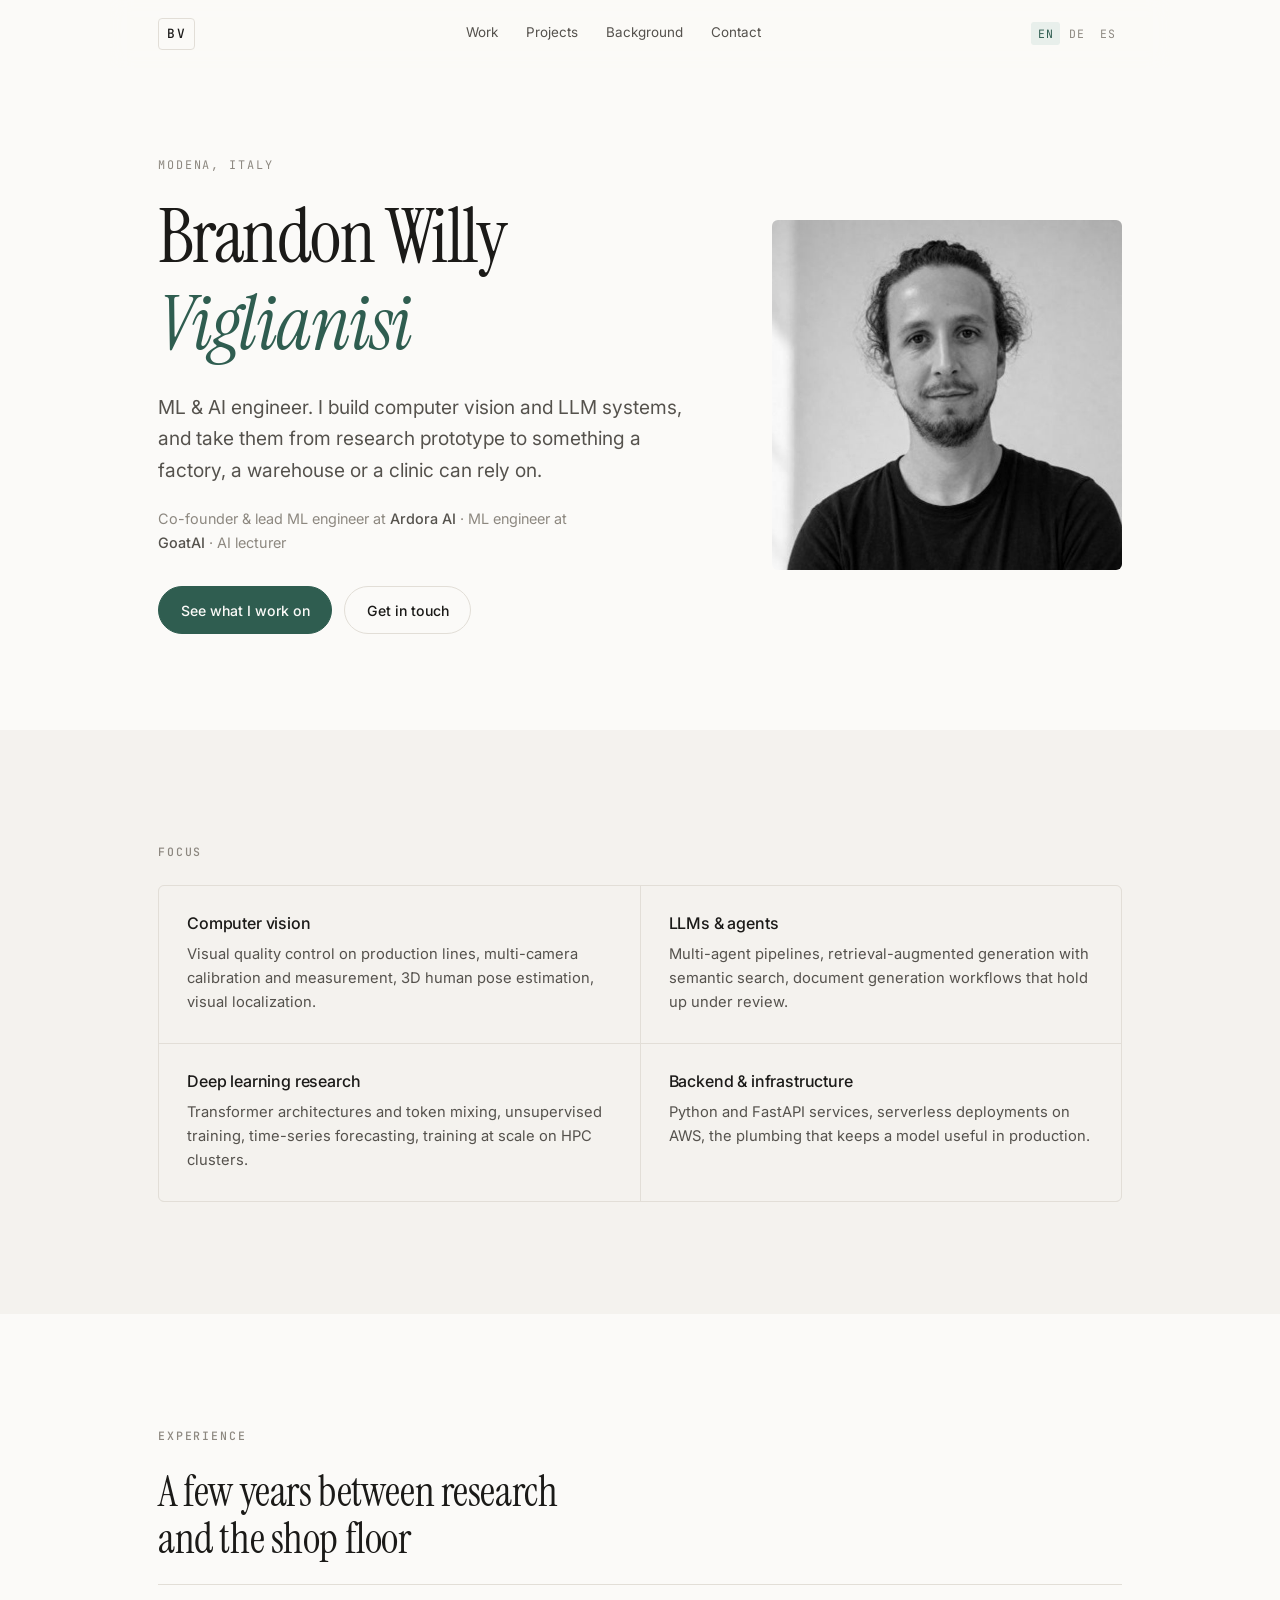
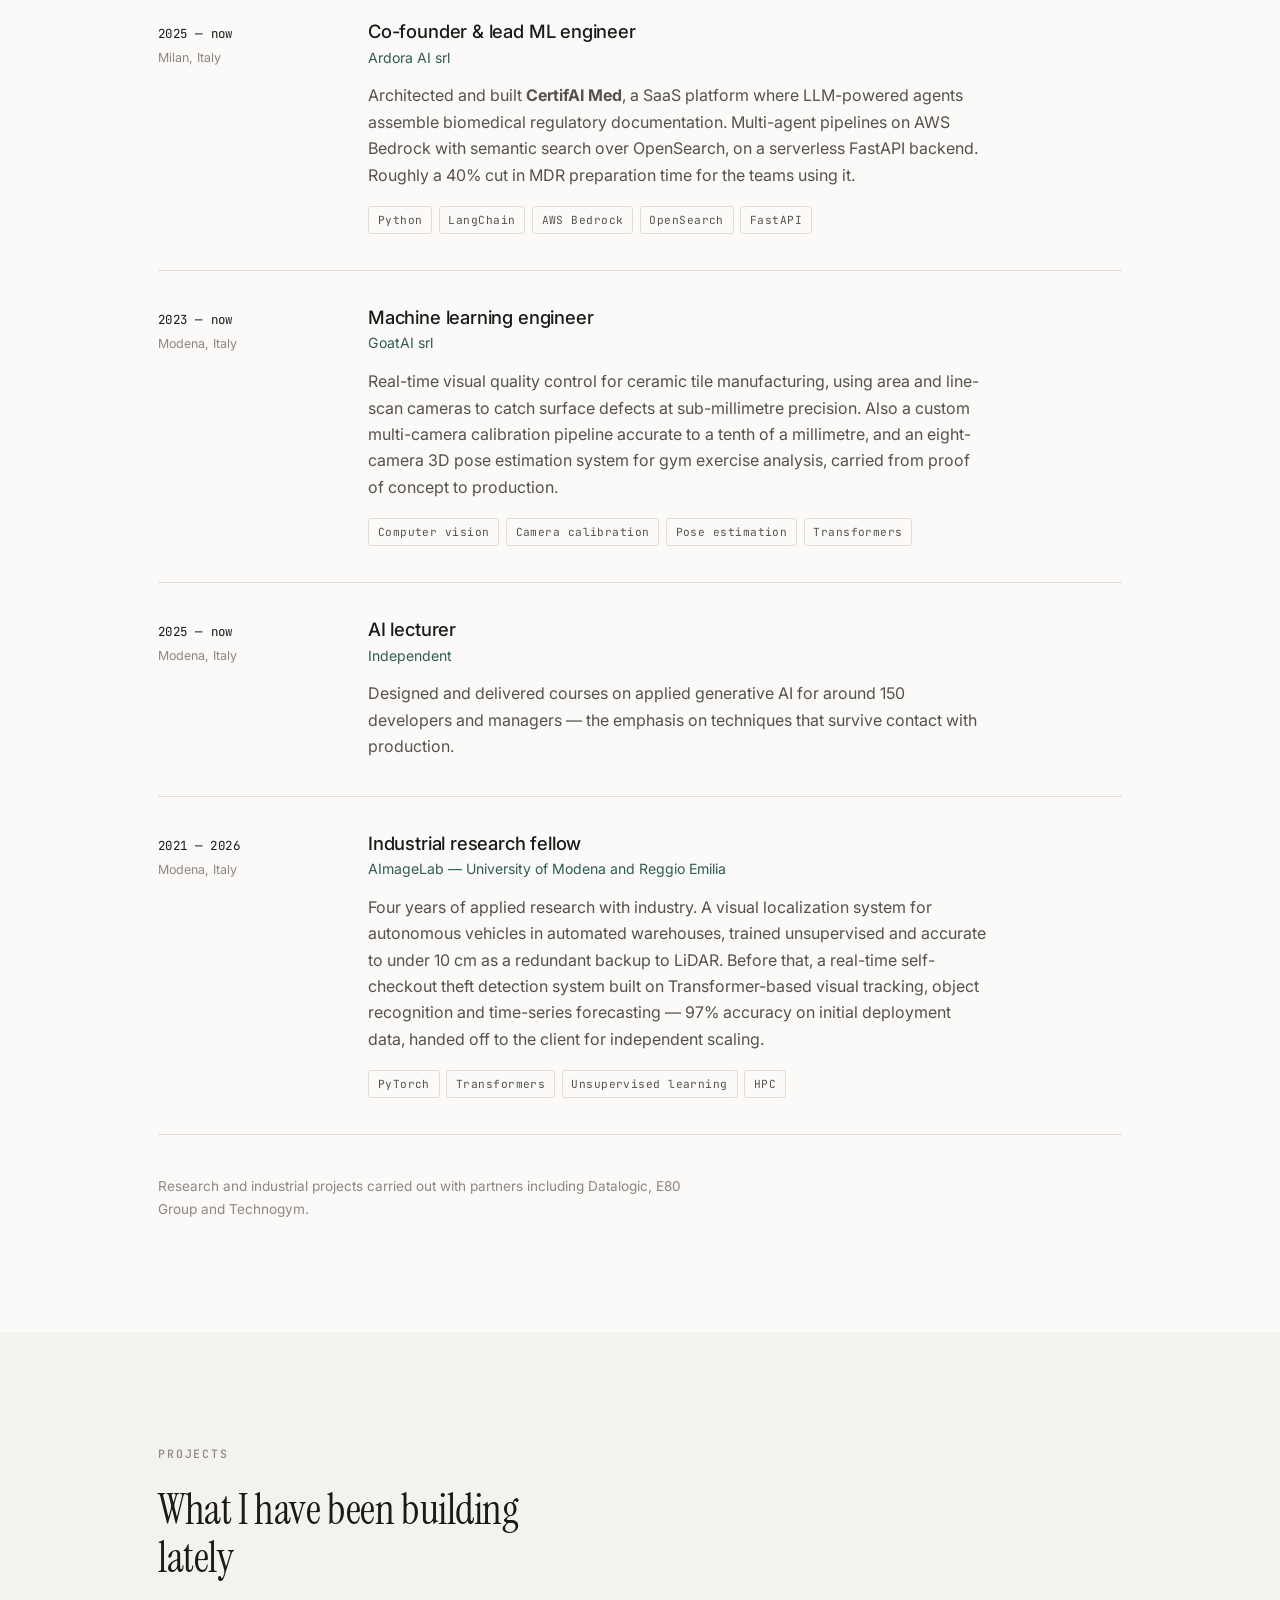
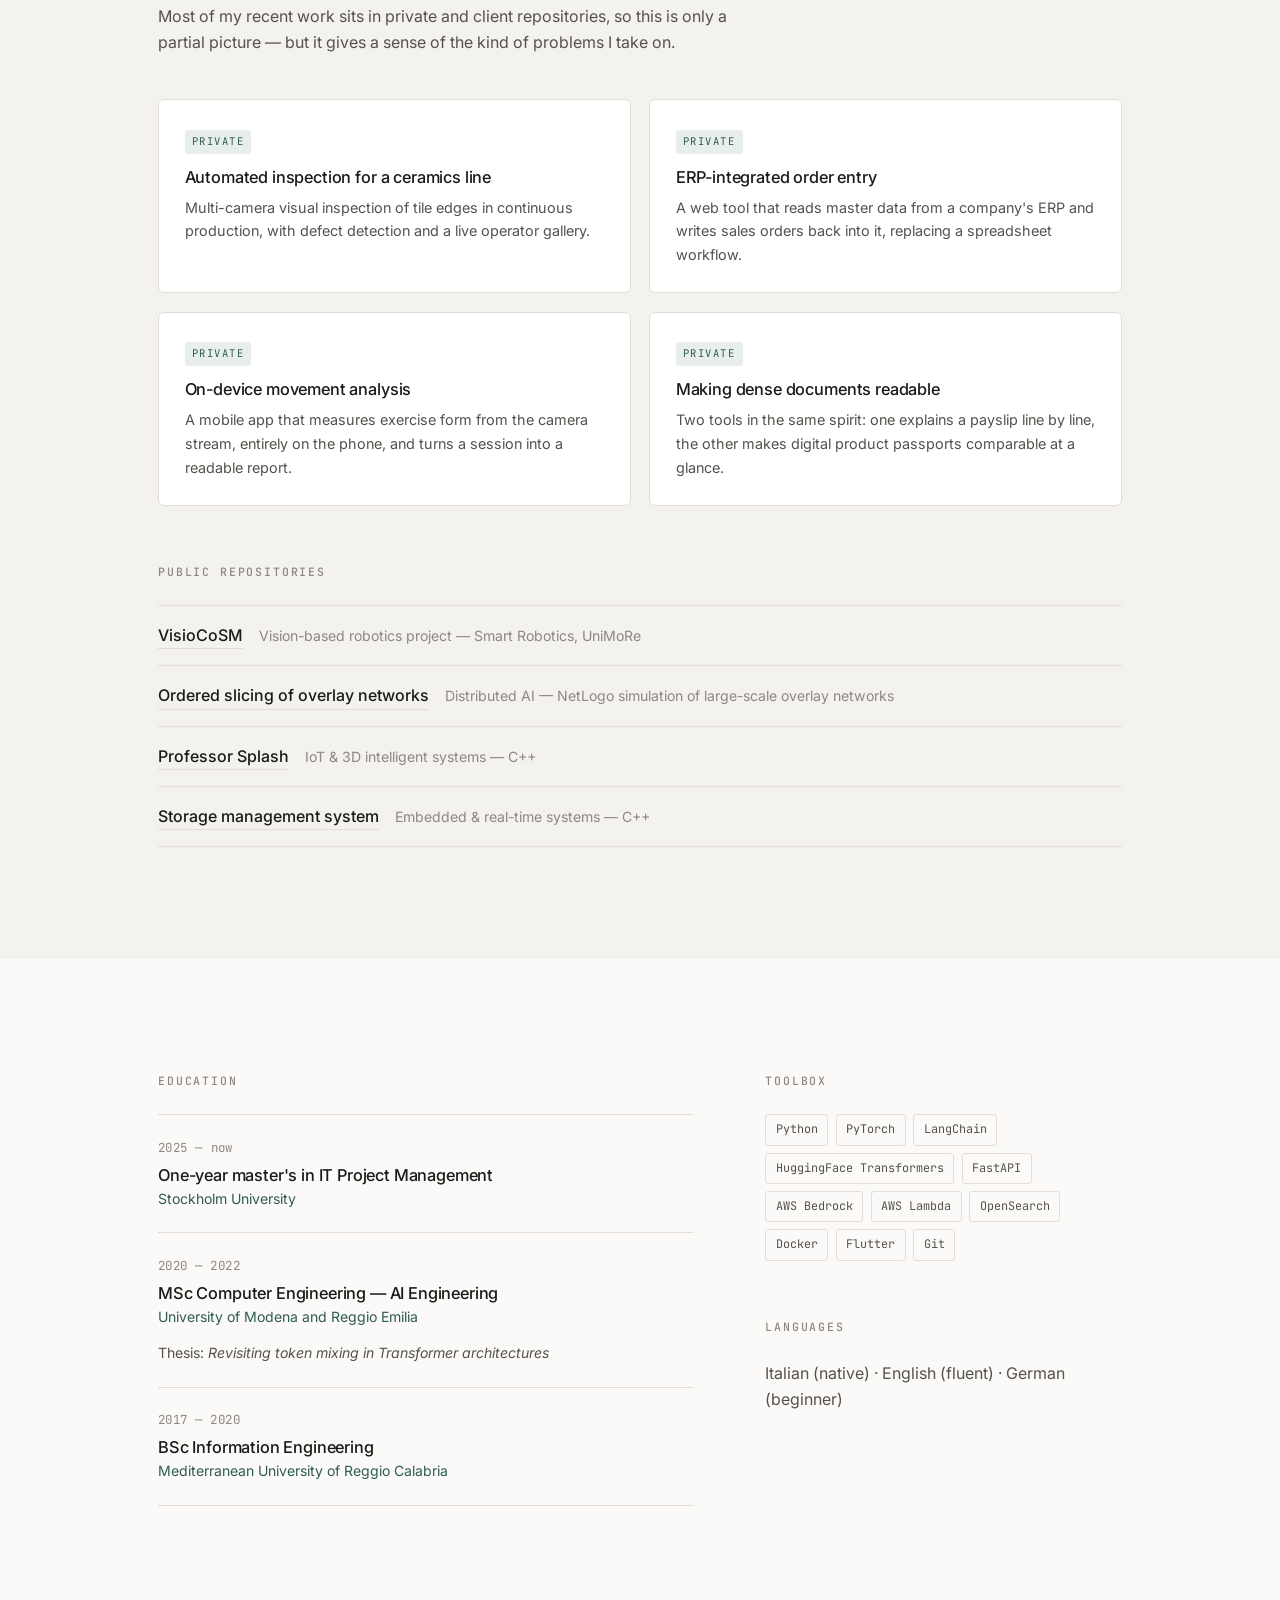
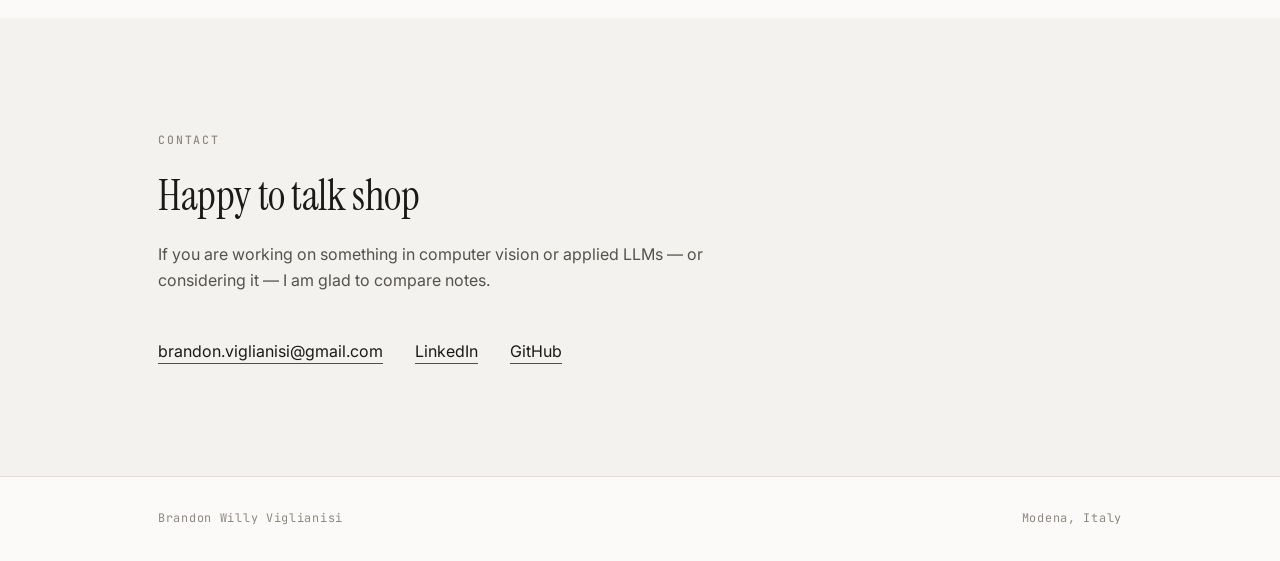
==== index.html @ 42448e7e "Sito trilingue: inglese di default, tedesco e spagnolo opzionali - assets/js/i18n.js: dizionario en/" ====
<!DOCTYPE html>
<html lang="en">

<head>
  <meta charset="utf-8">
  <meta content="width=device-width, initial-scale=1.0" name="viewport">
  <title>Brandon Willy Viglianisi — ML &amp; AI Engineer</title>
  <meta name="description" content="ML &amp; AI engineer in Modena, Italy. Computer vision and LLM systems, from research prototype to production. Co-founder of Ardora AI.">
  <meta name="author" content="Brandon Willy Viglianisi">
  <link rel="canonical" href="https://eronion.github.io/">

  <meta property="og:type" content="website">
  <meta property="og:title" content="Brandon Willy Viglianisi — ML &amp; AI Engineer">
  <meta property="og:description" content="Computer vision and LLM systems, from research prototype to production.">
  <meta property="og:url" content="https://eronion.github.io/">
  <meta property="og:image" content="https://eronion.github.io/assets/img/profile.jpg">
  <meta name="twitter:card" content="summary">

  <link href="assets/img/favicon.png" rel="icon">
  <link href="assets/img/apple-touch-icon.png" rel="apple-touch-icon">

  <link rel="preconnect" href="https://fonts.googleapis.com">
  <link rel="preconnect" href="https://fonts.gstatic.com" crossorigin>
  <link href="https://fonts.googleapis.com/css2?family=Instrument+Serif:ital@0;1&family=Inter:wght@300;400;500;600&family=JetBrains+Mono:wght@400;500&display=swap" rel="stylesheet">

  <link href="assets/css/style.css" rel="stylesheet">
</head>

<body>

  <a class="skip-link" href="#main" data-i18n="skip">Skip to content</a>

  <header class="topbar">
    <a class="mark" href="#top" aria-label="Back to top">BV</a>
    <nav aria-label="Sections">
      <a href="#work" data-i18n="nav.work">Work</a>
      <a href="#projects" data-i18n="nav.projects">Projects</a>
      <a href="#background" data-i18n="nav.background">Background</a>
      <a href="#contact" data-i18n="nav.contact">Contact</a>
    </nav>
    <div class="lang" role="group" data-i18n-label="lang.label" aria-label="Language">
      <button type="button" data-lang="en" aria-pressed="true">EN</button>
      <button type="button" data-lang="de" aria-pressed="false">DE</button>
      <button type="button" data-lang="es" aria-pressed="false">ES</button>
    </div>
  </header>

  <main id="main">

    <!-- Intro -->
    <section id="top" class="intro">
      <div class="wrap intro-grid">
        <div class="intro-text reveal">
          <p class="eyebrow" data-i18n="intro.eyebrow">Modena, Italy</p>
          <h1 data-i18n="intro.name">Brandon Willy<br><em>Viglianisi</em></h1>
          <p class="lede" data-i18n="intro.lede">
            ML &amp; AI engineer. I build computer vision and LLM systems, and take them from
            research prototype to something a factory, a warehouse or a clinic can rely on.
          </p>
          <p class="intro-meta" data-i18n="intro.meta">
            Co-founder &amp; lead ML engineer at <strong>Ardora AI</strong> · ML engineer at <strong>GoatAI</strong> · AI lecturer
          </p>
          <div class="actions">
            <a class="btn" href="#work" data-i18n="intro.cta1">See what I work on</a>
            <a class="btn ghost" href="#contact" data-i18n="intro.cta2">Get in touch</a>
          </div>
        </div>
        <figure class="portrait reveal">
          <img src="assets/img/profile.jpg" width="600" height="600"
               alt="Portrait of Brandon Willy Viglianisi" data-i18n-alt="intro.alt" fetchpriority="high">
        </figure>
      </div>
    </section>

    <!-- Focus -->
    <section id="focus" class="section alt">
      <div class="wrap">
        <p class="label" data-i18n="focus.label">Focus</p>
        <div class="focus-grid">
          <article class="reveal">
            <h3 data-i18n="focus.cv.h">Computer vision</h3>
            <p data-i18n="focus.cv.p">Visual quality control on production lines, multi-camera calibration and measurement,
               3D human pose estimation, visual localization.</p>
          </article>
          <article class="reveal">
            <h3 data-i18n="focus.llm.h">LLMs &amp; agents</h3>
            <p data-i18n="focus.llm.p">Multi-agent pipelines, retrieval-augmented generation with semantic search,
               document generation workflows that hold up under review.</p>
          </article>
          <article class="reveal">
            <h3 data-i18n="focus.dl.h">Deep learning research</h3>
            <p data-i18n="focus.dl.p">Transformer architectures and token mixing, unsupervised training,
               time-series forecasting, training at scale on HPC clusters.</p>
          </article>
          <article class="reveal">
            <h3 data-i18n="focus.be.h">Backend &amp; infrastructure</h3>
            <p data-i18n="focus.be.p">Python and FastAPI services, serverless deployments on AWS,
               the plumbing that keeps a model useful in production.</p>
          </article>
        </div>
      </div>
    </section>

    <!-- Experience -->
    <section id="work" class="section">
      <div class="wrap">
        <p class="label" data-i18n="work.label">Experience</p>
        <h2 class="section-title" data-i18n="work.title">A few years between research and the shop floor</h2>

        <ol class="timeline">

          <li class="reveal">
            <div class="when">
              <span class="date">2025 — <span data-i18n="now">now</span></span>
              <span class="place" data-i18n="work.ardora.place">Milan, Italy</span>
            </div>
            <div class="what">
              <h3 data-i18n="work.ardora.role">Co-founder &amp; lead ML engineer</h3>
              <p class="org">Ardora AI srl</p>
              <p data-i18n="work.ardora.p">Architected and built <strong>CertifAI Med</strong>, a SaaS platform where LLM-powered
                 agents assemble biomedical regulatory documentation. Multi-agent pipelines on
                 AWS Bedrock with semantic search over OpenSearch, on a serverless FastAPI backend.
                 Roughly a 40% cut in MDR preparation time for the teams using it.</p>
              <ul class="tags">
                <li>Python</li><li>LangChain</li><li>AWS Bedrock</li><li>OpenSearch</li><li>FastAPI</li>
              </ul>
            </div>
          </li>

          <li class="reveal">
            <div class="when">
              <span class="date">2023 — <span data-i18n="now">now</span></span>
              <span class="place" data-i18n="work.modena">Modena, Italy</span>
            </div>
            <div class="what">
              <h3 data-i18n="work.goatai.role">Machine learning engineer</h3>
              <p class="org">GoatAI srl</p>
              <p data-i18n="work.goatai.p">Real-time visual quality control for ceramic tile manufacturing, using area and
                 line-scan cameras to catch surface defects at sub-millimetre precision. Also a
                 custom multi-camera calibration pipeline accurate to a tenth of a millimetre, and
                 an eight-camera 3D pose estimation system for gym exercise analysis, carried from
                 proof of concept to production.</p>
              <ul class="tags">
                <li data-i18n="tag.cv">Computer vision</li><li data-i18n="tag.calib">Camera calibration</li><li data-i18n="tag.pose">Pose estimation</li><li>Transformers</li>
              </ul>
            </div>
          </li>

          <li class="reveal">
            <div class="when">
              <span class="date">2025 — <span data-i18n="now">now</span></span>
              <span class="place" data-i18n="work.modena">Modena, Italy</span>
            </div>
            <div class="what">
              <h3 data-i18n="work.lect.role">AI lecturer</h3>
              <p class="org" data-i18n="work.lect.org">Independent</p>
              <p data-i18n="work.lect.p">Designed and delivered courses on applied generative AI for around 150 developers
                 and managers — the emphasis on techniques that survive contact with production.</p>
            </div>
          </li>

          <li class="reveal">
            <div class="when">
              <span class="date">2021 — 2026</span>
              <span class="place" data-i18n="work.modena">Modena, Italy</span>
            </div>
            <div class="what">
              <h3 data-i18n="work.aimage.role">Industrial research fellow</h3>
              <p class="org" data-i18n="work.aimage.org">AImageLab — University of Modena and Reggio Emilia</p>
              <p data-i18n="work.aimage.p">Four years of applied research with industry. A visual localization system for
                 autonomous vehicles in automated warehouses, trained unsupervised and accurate to
                 under 10 cm as a redundant backup to LiDAR. Before that, a real-time self-checkout
                 theft detection system built on Transformer-based visual tracking, object
                 recognition and time-series forecasting — 97% accuracy on initial deployment data,
                 handed off to the client for independent scaling.</p>
              <ul class="tags">
                <li>PyTorch</li><li>Transformers</li><li data-i18n="tag.unsup">Unsupervised learning</li><li>HPC</li>
              </ul>
            </div>
          </li>

        </ol>

        <p class="footnote" data-i18n="work.footnote">Research and industrial projects carried out with partners including
          Datalogic, E80 Group and Technogym.</p>
      </div>
    </section>

    <!-- Projects -->
    <section id="projects" class="section alt">
      <div class="wrap">
        <p class="label" data-i18n="proj.label">Projects</p>
        <h2 class="section-title" data-i18n="proj.title">What I have been building lately</h2>
        <p class="section-lede" data-i18n="proj.lede">Most of my recent work sits in private and client repositories, so
          this is only a partial picture — but it gives a sense of the kind of problems I take on.</p>

        <div class="cards">
          <article class="card reveal">
            <span class="card-kind" data-i18n="proj.kind">Private</span>
            <h3 data-i18n="proj.c1.h">Automated inspection for a ceramics line</h3>
            <p data-i18n="proj.c1.p">Multi-camera visual inspection of tile edges in continuous production, with defect
               detection and a live operator gallery.</p>
          </article>
          <article class="card reveal">
            <span class="card-kind" data-i18n="proj.kind">Private</span>
            <h3 data-i18n="proj.c2.h">ERP-integrated order entry</h3>
            <p data-i18n="proj.c2.p">A web tool that reads master data from a company's ERP and writes sales orders back
               into it, replacing a spreadsheet workflow.</p>
          </article>
          <article class="card reveal">
            <span class="card-kind" data-i18n="proj.kind">Private</span>
            <h3 data-i18n="proj.c3.h">On-device movement analysis</h3>
            <p data-i18n="proj.c3.p">A mobile app that measures exercise form from the camera stream, entirely on the
               phone, and turns a session into a readable report.</p>
          </article>
          <article class="card reveal">
            <span class="card-kind" data-i18n="proj.kind">Private</span>
            <h3 data-i18n="proj.c4.h">Making dense documents readable</h3>
            <p data-i18n="proj.c4.p">Two tools in the same spirit: one explains a payslip line by line, the other makes
               digital product passports comparable at a glance.</p>
          </article>
        </div>

        <p class="label spaced" data-i18n="proj.repos">Public repositories</p>
        <ul class="repos">
          <li class="reveal">
            <a href="https://github.com/Eronion/VisioCoSM" target="_blank" rel="noopener">VisioCoSM</a>
            <span data-i18n="repo.visiocosm">Vision-based robotics project — Smart Robotics, UniMoRe</span>
          </li>
          <li class="reveal">
            <a href="https://github.com/Eronion/Ordered_Slicing_of_Very_Large_Scale_Overlay_Networks" target="_blank" rel="noopener" data-i18n="repo.slicing.a">Ordered slicing of overlay networks</a>
            <span data-i18n="repo.slicing">Distributed AI — NetLogo simulation of large-scale overlay networks</span>
          </li>
          <li class="reveal">
            <a href="https://github.com/Eronion/Professor_Splash" target="_blank" rel="noopener">Professor Splash</a>
            <span data-i18n="repo.splash">IoT &amp; 3D intelligent systems — C++</span>
          </li>
          <li class="reveal">
            <a href="https://github.com/Eronion/Storage_management_system" target="_blank" rel="noopener" data-i18n="repo.storage.a">Storage management system</a>
            <span data-i18n="repo.storage">Embedded &amp; real-time systems — C++</span>
          </li>
        </ul>
      </div>
    </section>

    <!-- Background -->
    <section id="background" class="section">
      <div class="wrap background-grid">
        <div>
          <p class="label" data-i18n="edu.label">Education</p>
          <ul class="edu">
            <li class="reveal">
              <span class="date">2025 — <span data-i18n="now">now</span></span>
              <h3 data-i18n="edu.su.h">One-year master's in IT Project Management</h3>
              <p class="org" data-i18n="edu.su.org">Stockholm University</p>
            </li>
            <li class="reveal">
              <span class="date">2020 — 2022</span>
              <h3 data-i18n="edu.msc.h">MSc Computer Engineering — AI Engineering</h3>
              <p class="org" data-i18n="edu.msc.org">University of Modena and Reggio Emilia</p>
              <p data-i18n="edu.msc.p">Thesis: <em>Revisiting token mixing in Transformer architectures</em></p>
            </li>
            <li class="reveal">
              <span class="date">2017 — 2020</span>
              <h3 data-i18n="edu.bsc.h">BSc Information Engineering</h3>
              <p class="org" data-i18n="edu.bsc.org">Mediterranean University of Reggio Calabria</p>
            </li>
          </ul>
        </div>
        <div>
          <p class="label" data-i18n="tools.label">Toolbox</p>
          <ul class="stack reveal">
            <li>Python</li><li>PyTorch</li><li>LangChain</li><li>HuggingFace Transformers</li>
            <li>FastAPI</li><li>AWS Bedrock</li><li>AWS Lambda</li><li>OpenSearch</li>
            <li>Docker</li><li>Flutter</li><li>Git</li>
          </ul>
          <p class="label spaced" data-i18n="langs.label">Languages</p>
          <p class="plain reveal" data-i18n="langs.p">Italian (native) · English (fluent) · German (beginner)</p>
        </div>
      </div>
    </section>

    <!-- Contact -->
    <section id="contact" class="section alt">
      <div class="wrap contact">
        <p class="label" data-i18n="contact.label">Contact</p>
        <h2 class="section-title" data-i18n="contact.title">Happy to talk shop</h2>
        <p class="section-lede" data-i18n="contact.lede">If you are working on something in computer vision or applied LLMs —
          or considering it — I am glad to compare notes.</p>
        <ul class="links reveal">
          <li><a href="mailto:brandon.viglianisi@gmail.com">brandon.viglianisi@gmail.com</a></li>
          <li><a href="https://www.linkedin.com/in/brandon-willy-viglianisi/" target="_blank" rel="noopener">LinkedIn</a></li>
          <li><a href="https://github.com/Eronion" target="_blank" rel="noopener">GitHub</a></li>
        </ul>
      </div>
    </section>

  </main>

  <footer>
    <div class="wrap">
      <span>Brandon Willy Viglianisi</span>
      <span data-i18n="footer.place">Modena, Italy</span>
    </div>
  </footer>

  <script src="assets/js/i18n.js"></script>
  <script src="assets/js/main.js"></script>

</body>

</html>
---- assets/css/style.css ----
/* Brandon Willy Viglianisi — personal site
   Hand-written, no framework. Light and dark, one accent, generous whitespace. */

:root {
  --bg:        #fbfaf8;
  --bg-alt:    #f4f2ee;
  --surface:   #ffffff;
  --ink:       #1b1a18;
  --ink-soft:  #55524d;
  --ink-faint: #8d8880;
  --line:      #e2ded7;
  --accent:    #2f5d50;
  --accent-sf: #e8efeb;

  --serif: "Instrument Serif", "Iowan Old Style", Georgia, serif;
  --sans:  "Inter", -apple-system, BlinkMacSystemFont, "Segoe UI", Helvetica, Arial, sans-serif;
  --mono:  "JetBrains Mono", ui-monospace, SFMono-Regular, Menlo, monospace;

  --wrap: 1060px;
  --pad: clamp(1.25rem, 5vw, 3rem);
}

@media (prefers-color-scheme: dark) {
  :root {
    --bg:        #131312;
    --bg-alt:    #191918;
    --surface:   #1e1e1c;
    --ink:       #ece9e4;
    --ink-soft:  #b0aba3;
    --ink-faint: #7d7871;
    --line:      #2e2d2a;
    --accent:    #8fc4b1;
    --accent-sf: #1f2a26;
  }
}

*, *::before, *::after { box-sizing: border-box; }

html { -webkit-text-size-adjust: 100%; scroll-behavior: smooth; }
@media (prefers-reduced-motion: reduce) { html { scroll-behavior: auto; } }

body {
  margin: 0;
  background: var(--bg);
  color: var(--ink);
  font-family: var(--sans);
  font-size: 1rem;
  font-weight: 400;
  line-height: 1.65;
  -webkit-font-smoothing: antialiased;
}

img { max-width: 100%; height: auto; display: block; }

a { color: inherit; }

h1, h2, h3 { margin: 0; font-weight: 500; line-height: 1.15; letter-spacing: -0.01em; }

p { margin: 0 0 1rem; }
p:last-child { margin-bottom: 0; }

ul, ol { margin: 0; padding: 0; list-style: none; }

::selection { background: var(--accent-sf); color: var(--ink); }

:focus-visible { outline: 2px solid var(--accent); outline-offset: 3px; border-radius: 2px; }

.skip-link {
  position: absolute; left: -9999px; top: 0;
  padding: .6rem 1rem; background: var(--accent); color: var(--bg);
  font-size: .85rem; z-index: 20;
}
.skip-link:focus { left: 1rem; top: 1rem; }

.wrap { width: 100%; max-width: var(--wrap); margin: 0 auto; padding: 0 var(--pad); }

/* ---------- Top bar ---------- */

.topbar {
  position: sticky; top: 0; z-index: 10;
  display: flex; align-items: center; justify-content: space-between; gap: 1rem;
  max-width: var(--wrap); margin: 0 auto;
  padding: 1.1rem var(--pad);
  background: color-mix(in srgb, var(--bg) 88%, transparent);
  backdrop-filter: saturate(140%) blur(10px);
}
@supports not (background: color-mix(in srgb, red 50%, transparent)) {
  .topbar { background: var(--bg); }
}

.topbar .mark {
  font-family: var(--mono);
  font-size: .8rem; font-weight: 500; letter-spacing: .12em;
  text-decoration: none;
  padding: .3rem .5rem;
  border: 1px solid var(--line);
  border-radius: 4px;
}
.topbar .mark:hover { border-color: var(--accent); color: var(--accent); }

.topbar nav { display: flex; gap: clamp(.9rem, 3vw, 1.75rem); }
.topbar nav a {
  font-size: .84rem; color: var(--ink-soft); text-decoration: none;
  padding-bottom: 2px; border-bottom: 1px solid transparent;
  transition: color .2s, border-color .2s;
}
.topbar nav a:hover { color: var(--ink); border-bottom-color: var(--accent); }

/* Language switch */

.lang { display: flex; gap: .15rem; }
.lang button {
  font-family: var(--mono);
  font-size: .72rem; letter-spacing: .08em;
  color: var(--ink-faint);
  background: none;
  border: 0;
  border-radius: 3px;
  padding: .25rem .4rem;
  cursor: pointer;
  transition: color .2s, background .2s;
}
.lang button:hover { color: var(--ink); }
.lang button.on { color: var(--accent); background: var(--accent-sf); }

/* Without JS there is nothing to switch to: English is the page itself. */
html:not(.js-i18n) .lang { display: none; }

@media (max-width: 560px) {
  .topbar { flex-wrap: wrap; row-gap: .6rem; }
  .topbar nav { flex-wrap: wrap; order: 3; width: 100%; }
}

/* ---------- Shared section furniture ---------- */

.section { padding: clamp(3.5rem, 9vw, 7rem) 0; }
.section.alt { background: var(--bg-alt); }

.label {
  font-family: var(--mono);
  font-size: .72rem; font-weight: 500; letter-spacing: .16em; text-transform: uppercase;
  color: var(--ink-faint);
  margin: 0 0 1.5rem;
}
.label.spaced { margin-top: 3.5rem; }

.section-title {
  font-family: var(--serif);
  font-size: clamp(1.8rem, 4vw, 2.6rem);
  font-weight: 400;
  max-width: 22ch;
  margin-bottom: 1.25rem;
}

.section-lede {
  max-width: 58ch;
  color: var(--ink-soft);
  margin-bottom: 2.75rem;
}

.footnote {
  margin-top: 2.5rem;
  font-size: .85rem;
  color: var(--ink-faint);
  max-width: 60ch;
}

.plain { color: var(--ink-soft); }

/* ---------- Intro ---------- */

.intro { padding: clamp(2.5rem, 7vw, 5.5rem) 0 clamp(3rem, 8vw, 6rem); }

.intro-grid {
  display: grid;
  grid-template-columns: minmax(0, 1.55fr) minmax(0, 1fr);
  gap: clamp(2rem, 6vw, 4.5rem);
  align-items: center;
}

.eyebrow {
  font-family: var(--mono);
  font-size: .74rem; letter-spacing: .16em; text-transform: uppercase;
  color: var(--ink-faint);
  margin-bottom: 1.1rem;
}

.intro h1 {
  font-family: var(--serif);
  font-weight: 400;
  font-size: clamp(2.9rem, 8.5vw, 4.75rem);
  letter-spacing: -0.02em;
  margin-bottom: 1.5rem;
}
.intro h1 em { font-style: italic; color: var(--accent); }

.lede {
  font-size: clamp(1.05rem, 1.6vw, 1.2rem);
  color: var(--ink-soft);
  max-width: 46ch;
  margin-bottom: 1.25rem;
}

.intro-meta {
  font-size: .9rem;
  color: var(--ink-faint);
  max-width: 46ch;
}
.intro-meta strong { color: var(--ink-soft); font-weight: 500; }

.actions { display: flex; flex-wrap: wrap; gap: .75rem; margin-top: 2rem; }

.btn {
  display: inline-block;
  padding: .7rem 1.35rem;
  font-size: .88rem; font-weight: 500;
  text-decoration: none;
  border: 1px solid var(--accent);
  border-radius: 999px;
  background: var(--accent);
  color: var(--bg);
  transition: transform .18s ease, opacity .18s ease;
}
.btn:hover { transform: translateY(-1px); opacity: .9; }
.btn.ghost { background: transparent; color: var(--ink); border-color: var(--line); }
.btn.ghost:hover { border-color: var(--accent); color: var(--accent); }

.portrait { margin: 0; }
.portrait img {
  width: 100%;
  aspect-ratio: 1;
  object-fit: cover;
  border-radius: 6px;
  filter: grayscale(100%) contrast(1.02);
  transition: filter .5s ease;
}
.portrait:hover img { filter: grayscale(0%); }

@media (max-width: 720px) {
  .intro-grid { grid-template-columns: 1fr; }
  .portrait { order: -1; max-width: 190px; }
  .portrait img { border-radius: 50%; filter: grayscale(0%); }
}

/* ---------- Focus ---------- */

.focus-grid {
  display: grid;
  grid-template-columns: repeat(2, minmax(0, 1fr));
  gap: 1px;
  background: var(--line);
  border: 1px solid var(--line);
  border-radius: 6px;
  overflow: hidden;
}
.focus-grid article {
  background: var(--bg-alt);
  padding: 1.75rem;
  transition: background .25s ease;
}
.focus-grid article:hover { background: var(--surface); }
.focus-grid h3 {
  font-size: 1rem;
  margin-bottom: .6rem;
}
.focus-grid p { font-size: .92rem; color: var(--ink-soft); }

@media (max-width: 560px) {
  .focus-grid { grid-template-columns: 1fr; }
}

/* ---------- Timeline ---------- */

.timeline { display: grid; gap: 0; }

.timeline > li {
  display: grid;
  grid-template-columns: 170px minmax(0, 1fr);
  gap: clamp(1rem, 4vw, 2.5rem);
  padding: 2.25rem 0;
  border-top: 1px solid var(--line);
}
.timeline > li:last-child { border-bottom: 1px solid var(--line); }

.when { display: flex; flex-direction: column; gap: .2rem; padding-top: .2rem; }
.date {
  font-family: var(--mono);
  font-size: .78rem; letter-spacing: .04em;
  color: var(--ink);
}
.place { font-size: .78rem; color: var(--ink-faint); }

.what h3 { font-size: 1.15rem; margin-bottom: .2rem; }
.org {
  font-size: .88rem;
  color: var(--accent);
  margin-bottom: .85rem;
}
.what p:not(.org) { color: var(--ink-soft); max-width: 62ch; }

.tags { display: flex; flex-wrap: wrap; gap: .4rem; margin-top: 1.1rem; }
.tags li {
  font-family: var(--mono);
  font-size: .7rem; letter-spacing: .04em;
  color: var(--ink-soft);
  padding: .25rem .55rem;
  border: 1px solid var(--line);
  border-radius: 3px;
}

@media (max-width: 640px) {
  .timeline > li { grid-template-columns: 1fr; gap: .75rem; }
  .when { flex-direction: row; gap: .75rem; align-items: baseline; }
}

/* ---------- Project cards ---------- */

.cards {
  display: grid;
  grid-template-columns: repeat(2, minmax(0, 1fr));
  gap: 1.15rem;
}
@media (max-width: 560px) {
  .cards { grid-template-columns: 1fr; }
}
.card {
  background: var(--surface);
  border: 1px solid var(--line);
  border-radius: 6px;
  padding: 1.6rem;
  transition: transform .2s ease, border-color .2s ease;
}
.card:hover { transform: translateY(-2px); border-color: var(--accent); }
.card-kind {
  display: inline-block;
  font-family: var(--mono);
  font-size: .66rem; letter-spacing: .14em; text-transform: uppercase;
  color: var(--accent);
  background: var(--accent-sf);
  padding: .2rem .45rem;
  border-radius: 3px;
  margin-bottom: .9rem;
}
.card h3 { font-size: 1.02rem; margin-bottom: .55rem; }
.card p { font-size: .9rem; color: var(--ink-soft); }

/* ---------- Repo list ---------- */

.repos { display: grid; }
.repos li {
  display: flex; flex-wrap: wrap; align-items: baseline; gap: .35rem 1rem;
  padding: 1rem 0;
  border-top: 1px solid var(--line);
}
.repos li:last-child { border-bottom: 1px solid var(--line); }
.repos a {
  font-weight: 500;
  text-decoration: none;
  border-bottom: 1px solid var(--line);
  transition: border-color .2s, color .2s;
}
.repos a:hover { color: var(--accent); border-bottom-color: var(--accent); }
.repos span { font-size: .88rem; color: var(--ink-faint); }

/* ---------- Background ---------- */

.background-grid {
  display: grid;
  grid-template-columns: minmax(0, 1.5fr) minmax(0, 1fr);
  gap: clamp(2.5rem, 6vw, 4.5rem);
}
@media (max-width: 720px) { .background-grid { grid-template-columns: 1fr; } }

.edu li {
  padding: 1.4rem 0;
  border-top: 1px solid var(--line);
}
.edu li:last-child { border-bottom: 1px solid var(--line); }
.edu .date { display: block; margin-bottom: .45rem; color: var(--ink-faint); }
.edu h3 { font-size: 1.02rem; margin-bottom: .15rem; }
.edu p:not(.org) { font-size: .88rem; color: var(--ink-soft); margin-top: .3rem; }

.stack { display: flex; flex-wrap: wrap; gap: .45rem; }
.stack li {
  font-family: var(--mono);
  font-size: .74rem;
  color: var(--ink-soft);
  padding: .3rem .6rem;
  border: 1px solid var(--line);
  border-radius: 3px;
}

/* ---------- Contact ---------- */

.contact .section-title { max-width: 18ch; }

.links { display: flex; flex-wrap: wrap; gap: .6rem 2rem; }
.links a {
  font-size: 1rem;
  text-decoration: none;
  border-bottom: 1px solid var(--accent);
  padding-bottom: 2px;
  transition: color .2s;
}
.links a:hover { color: var(--accent); }

/* ---------- Footer ---------- */

footer { border-top: 1px solid var(--line); padding: 2rem 0; }
footer .wrap {
  display: flex; flex-wrap: wrap; justify-content: space-between; gap: .5rem;
  font-family: var(--mono);
  font-size: .74rem; letter-spacing: .06em;
  color: var(--ink-faint);
}

/* ---------- Reveal on scroll ---------- */

.reveal { opacity: 1; }
.js .reveal {
  opacity: 0;
  transform: translateY(14px);
  transition: opacity .6s ease, transform .6s ease;
}
.js .reveal.in { opacity: 1; transform: none; }

@media (prefers-reduced-motion: reduce) {
  .js .reveal { opacity: 1; transform: none; transition: none; }
}
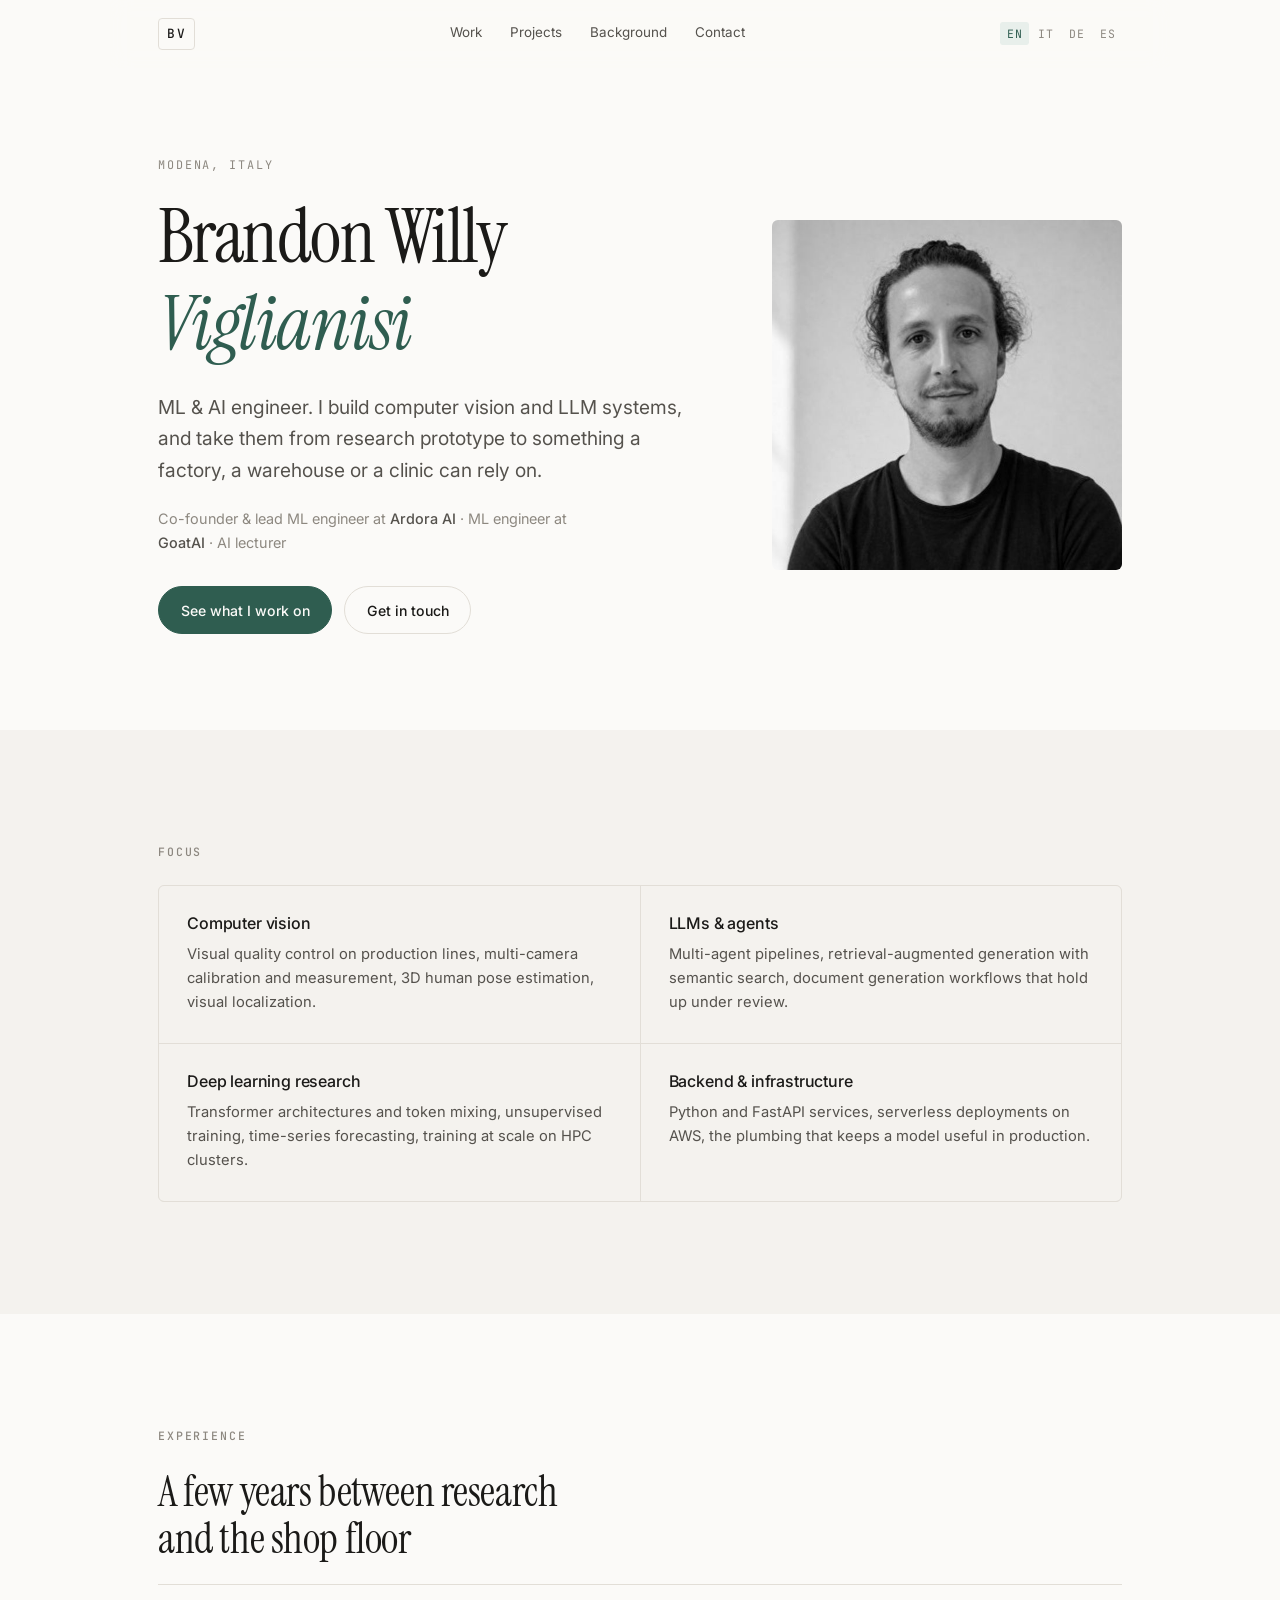
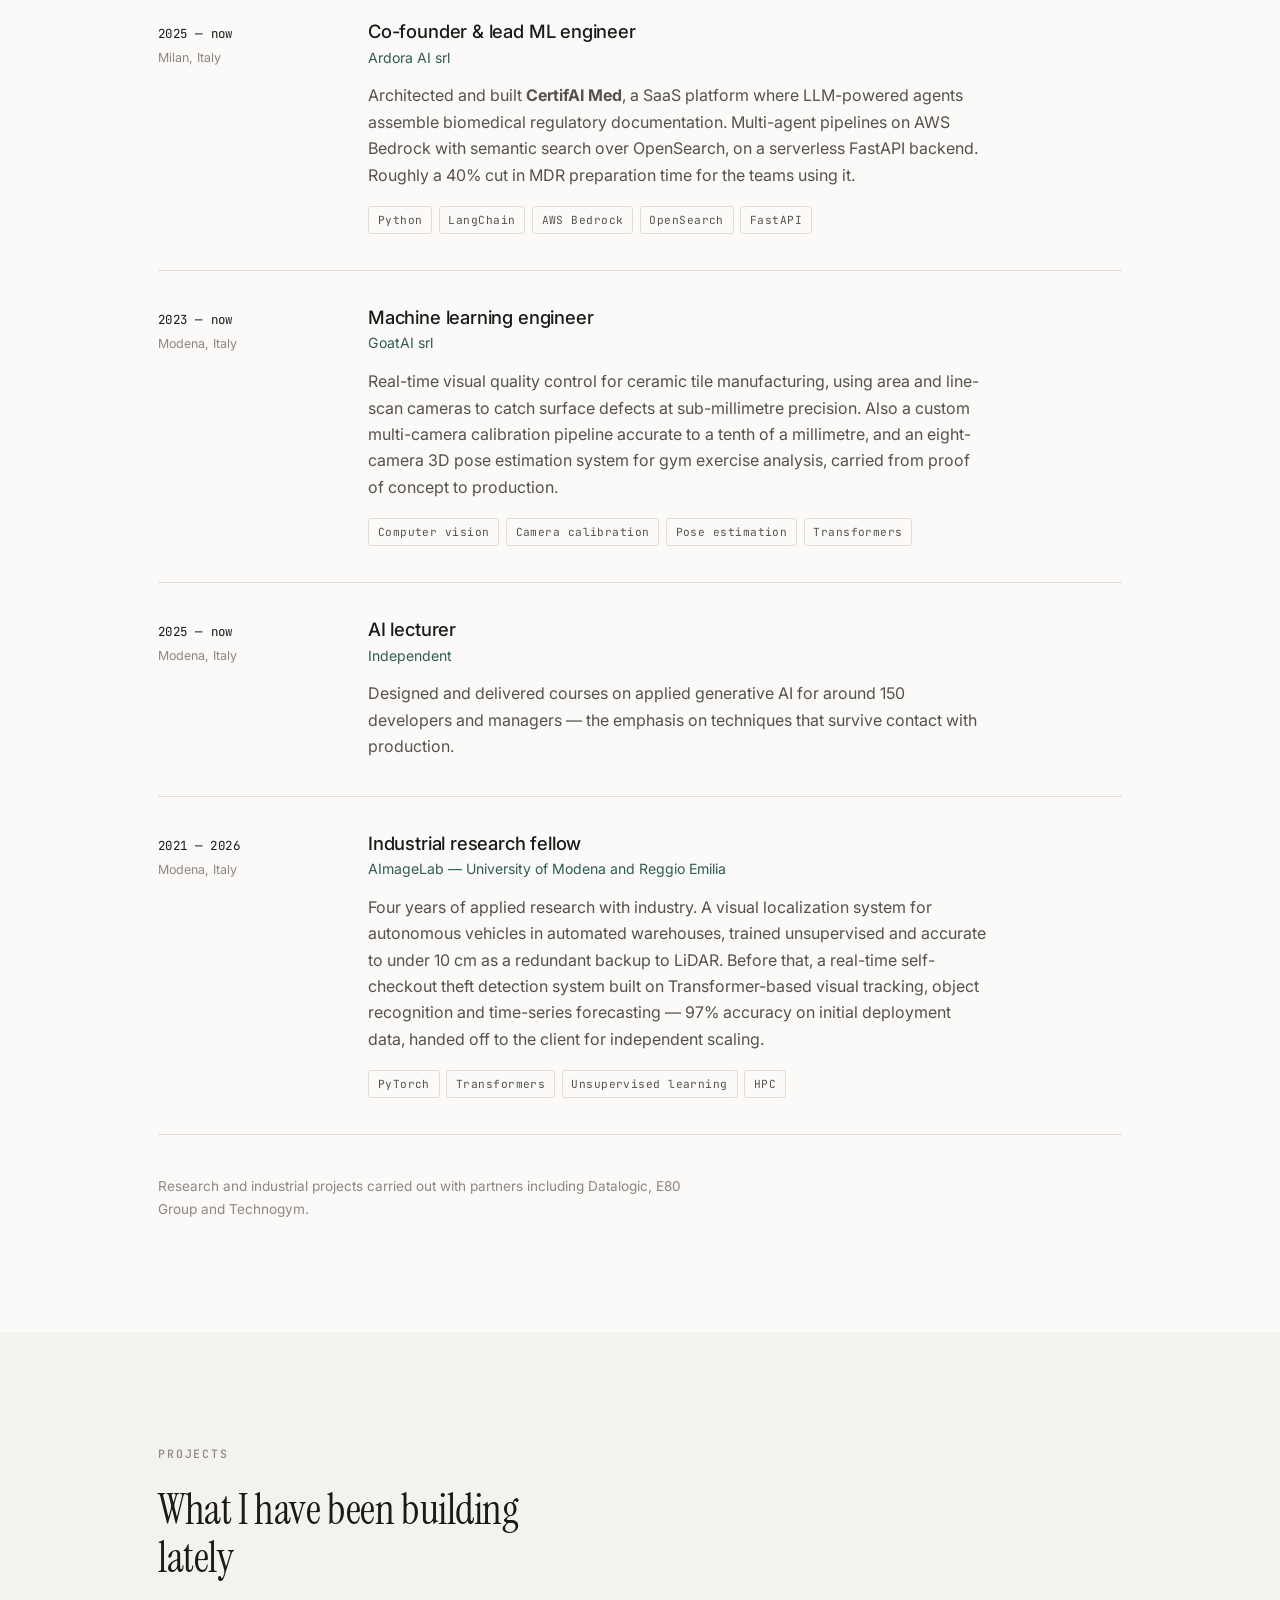
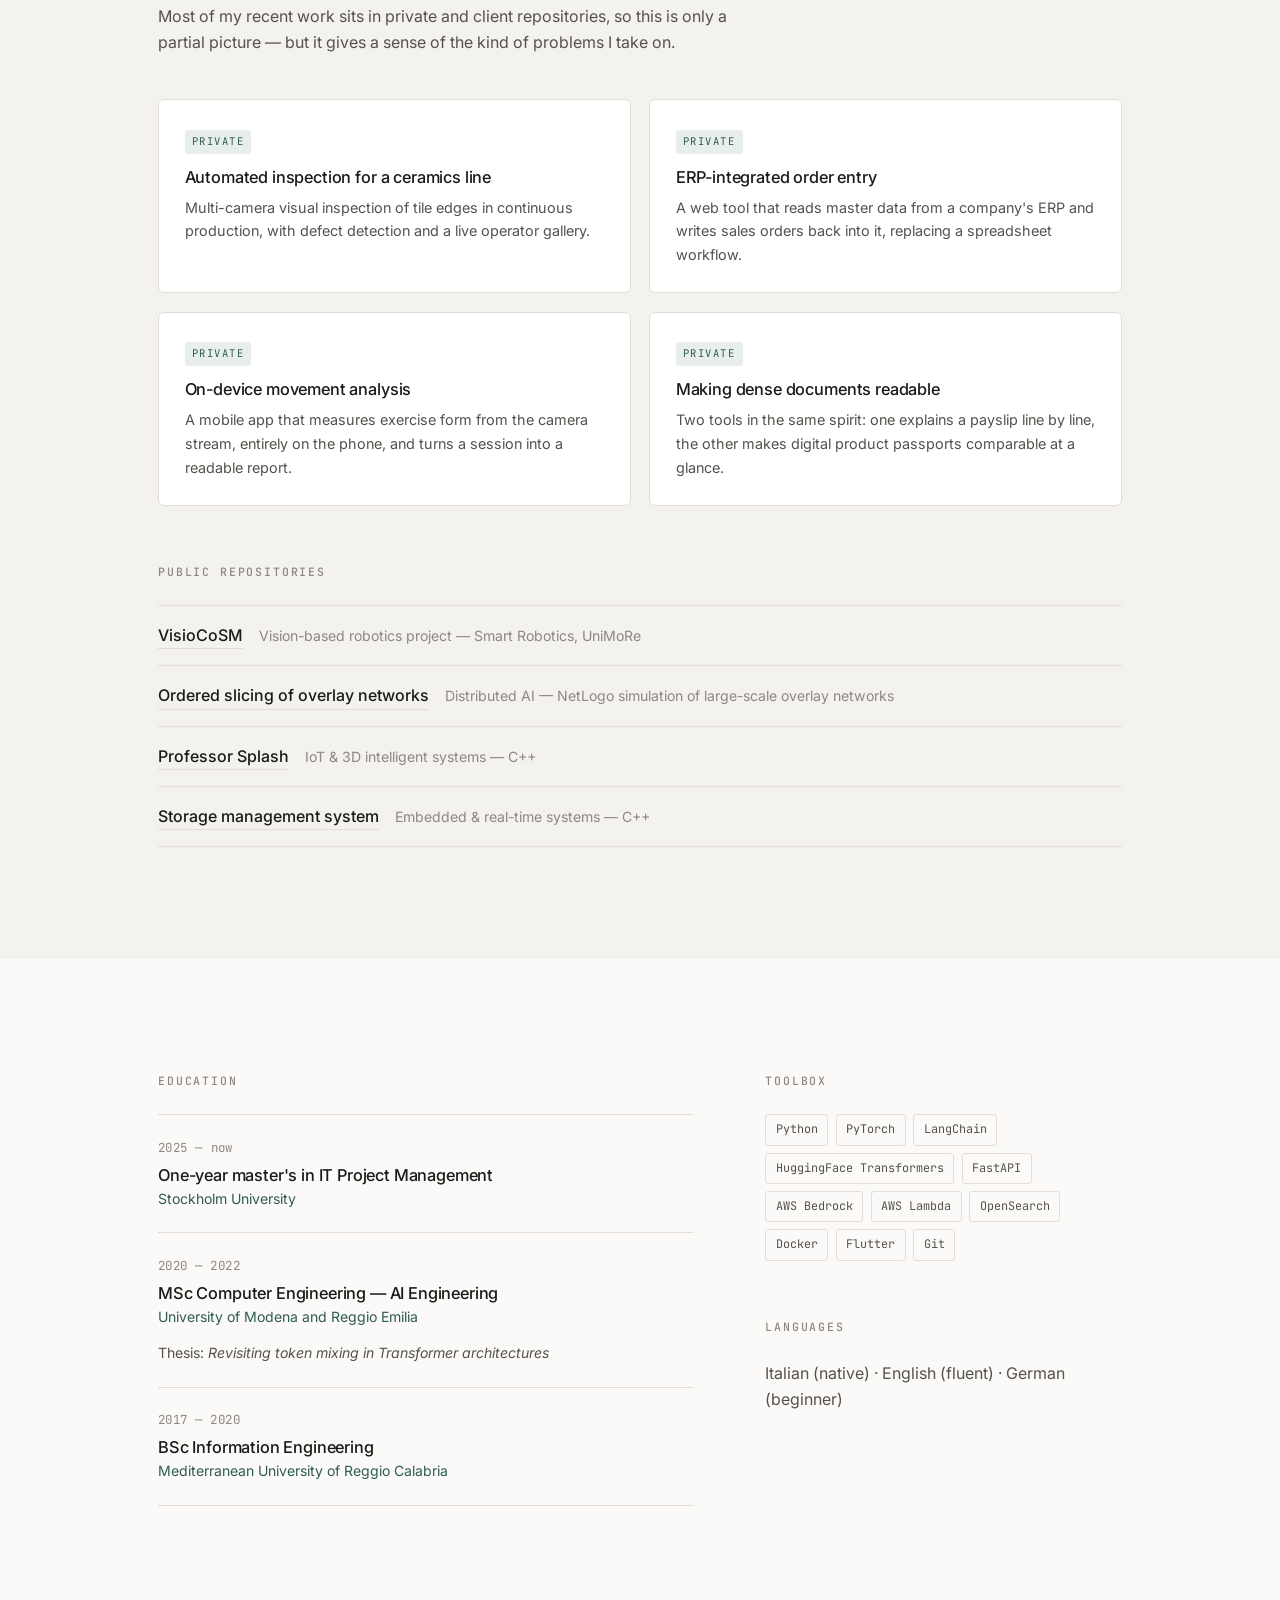
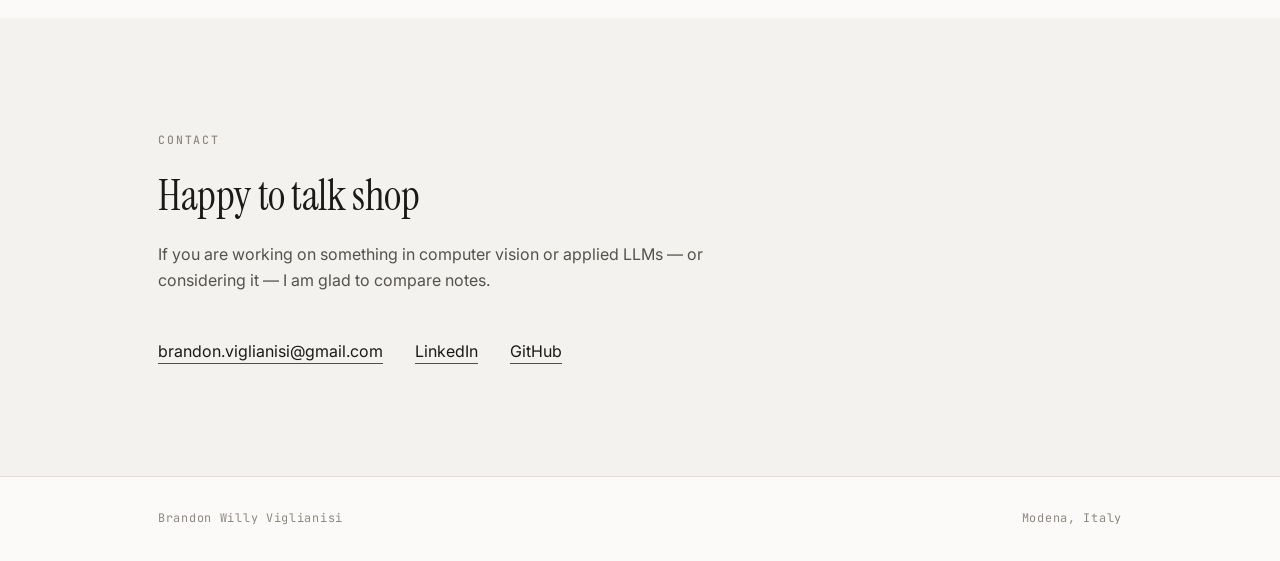
==== commit 130a6623: "Aggiunge l'italiano al selettore lingua (default resta l'inglese)" ====
--- a/index.html
+++ b/index.html
@@ -40,6 +40,7 @@
     </nav>
     <div class="lang" role="group" data-i18n-label="lang.label" aria-label="Language">
       <button type="button" data-lang="en" aria-pressed="true">EN</button>
+      <button type="button" data-lang="it" aria-pressed="false">IT</button>
       <button type="button" data-lang="de" aria-pressed="false">DE</button>
       <button type="button" data-lang="es" aria-pressed="false">ES</button>
     </div>
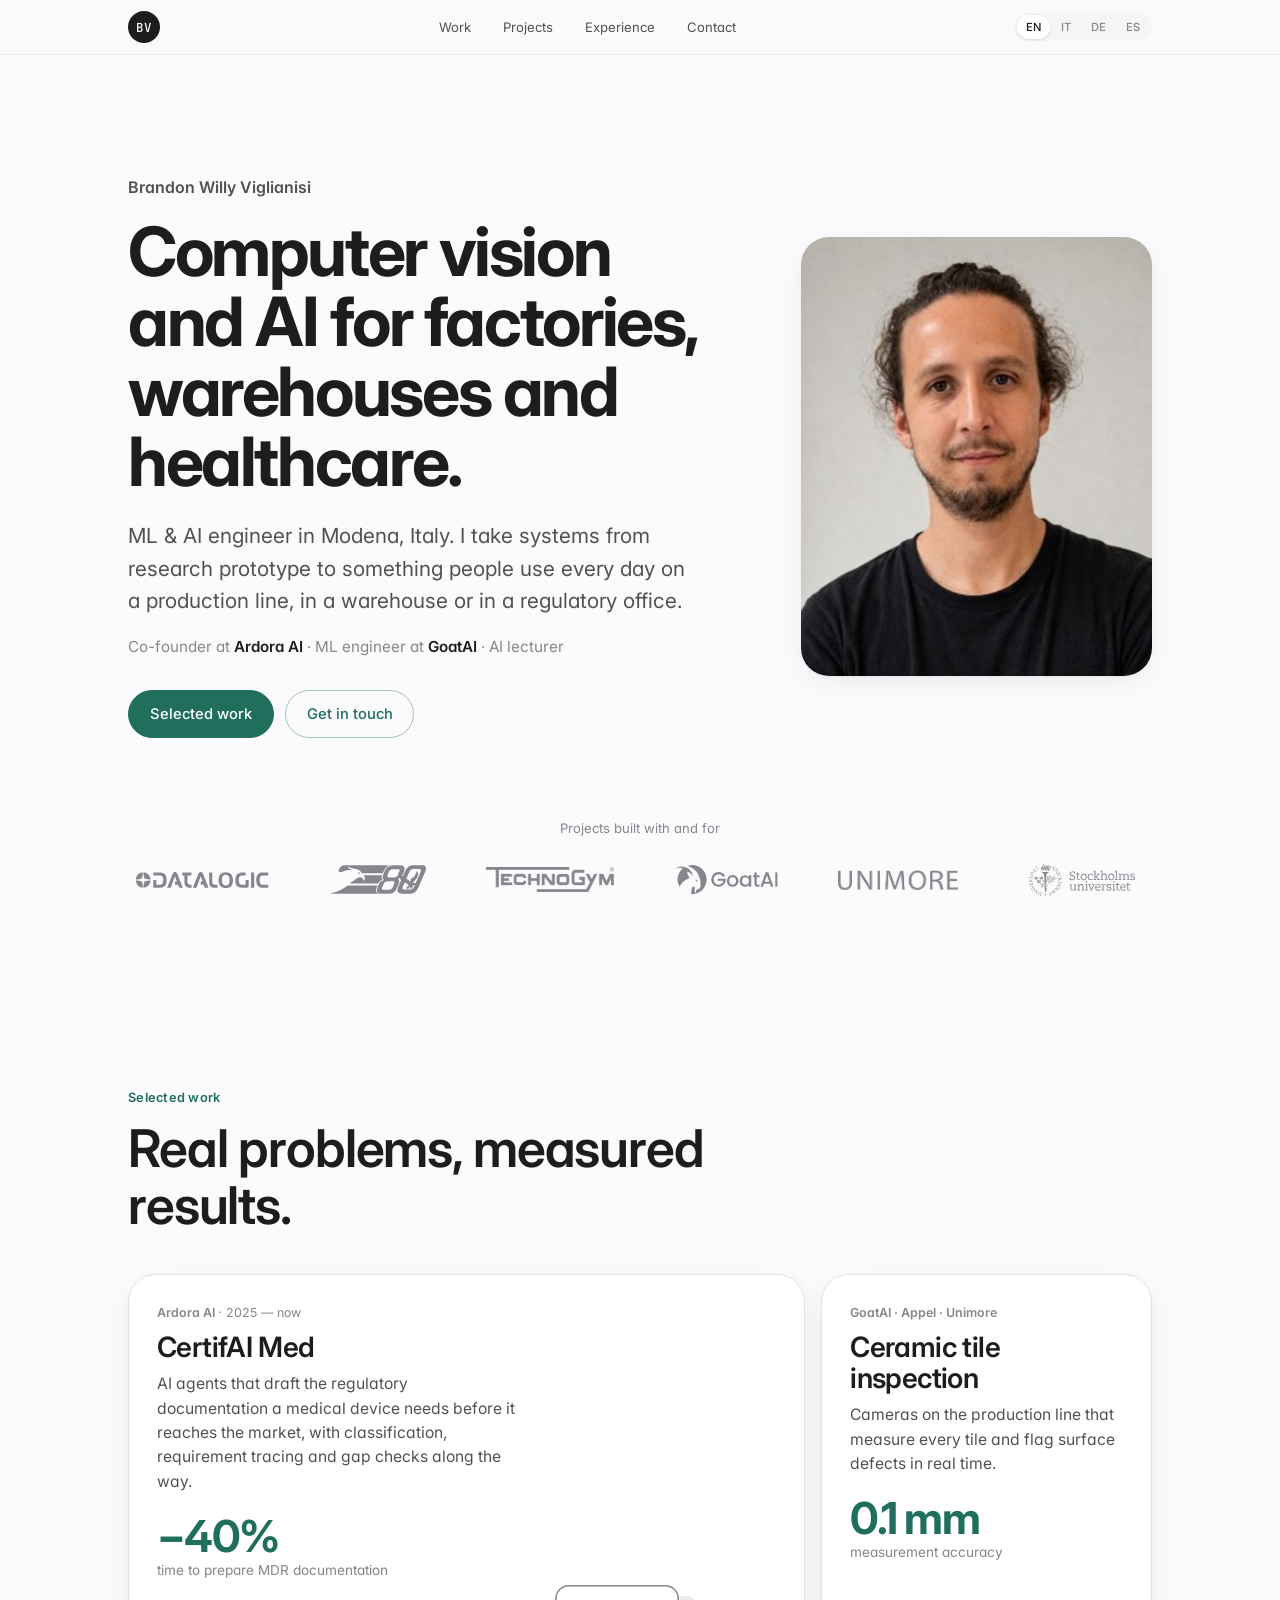
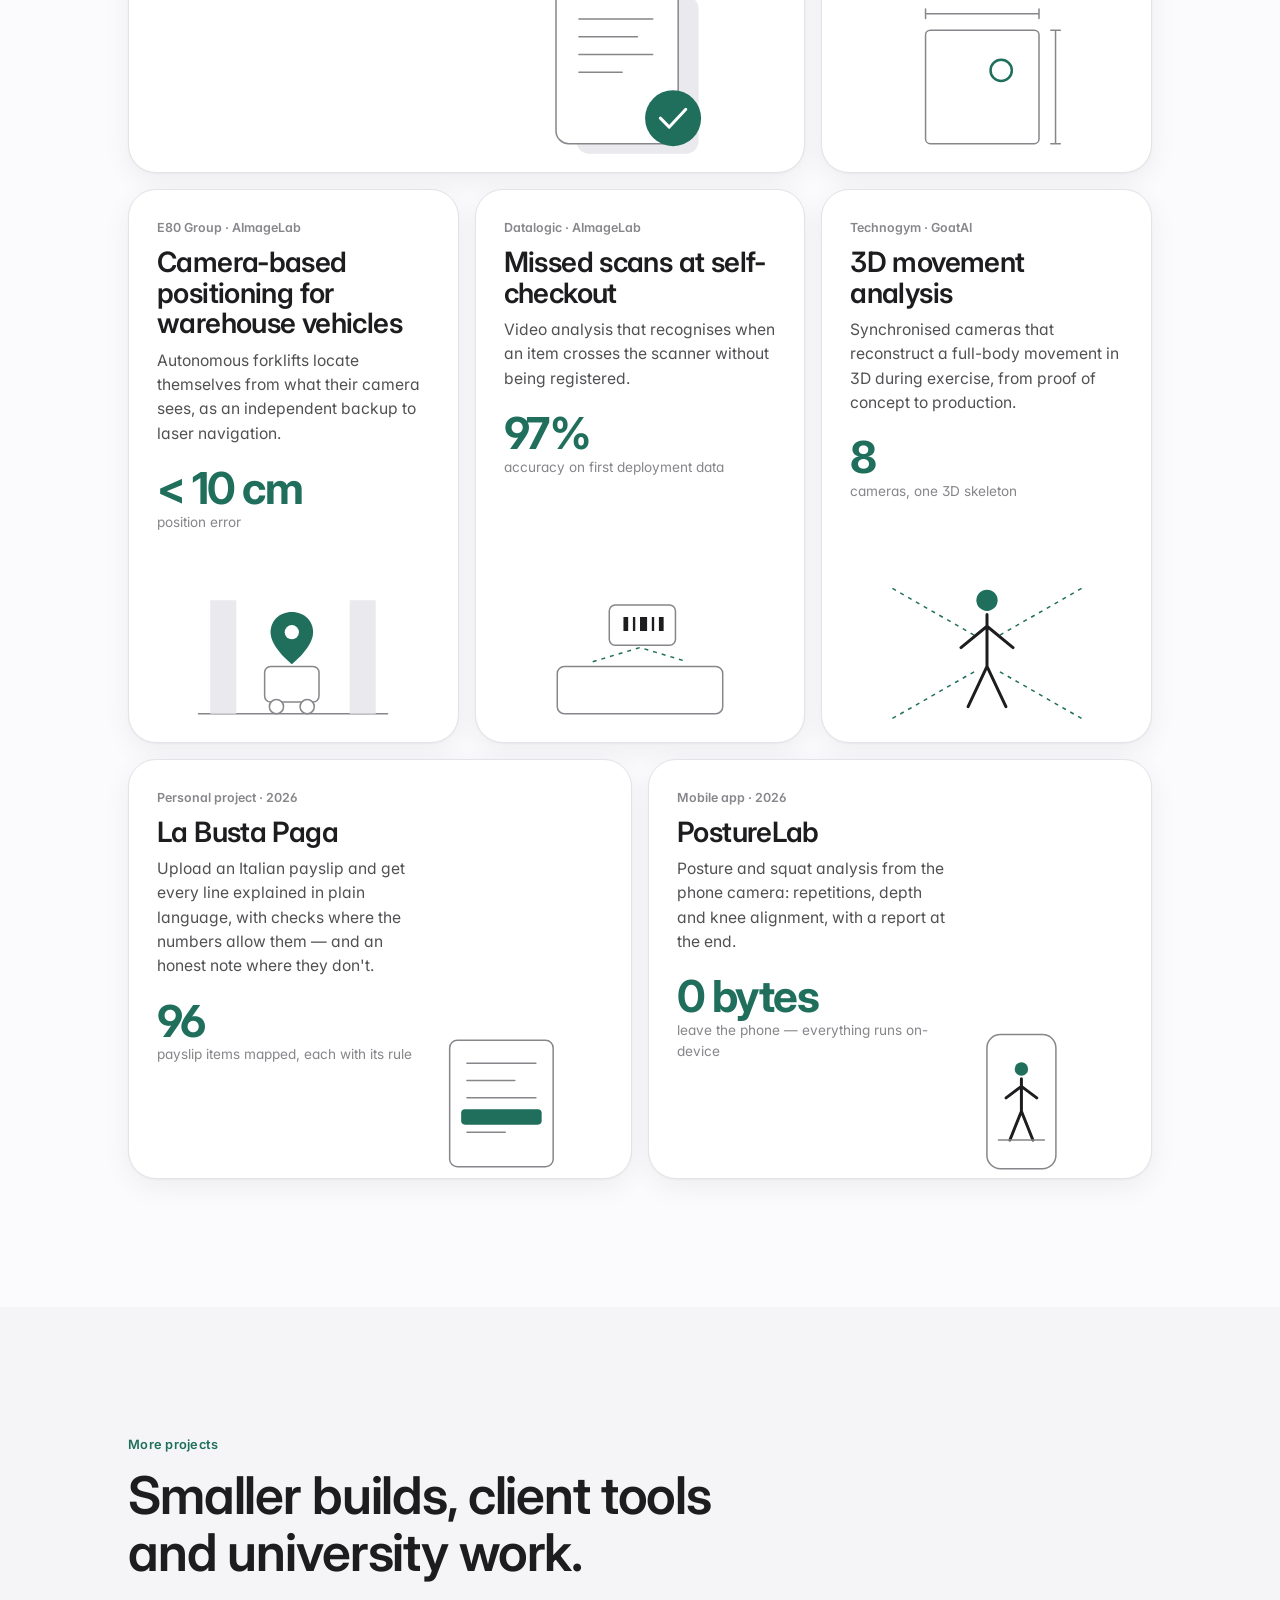
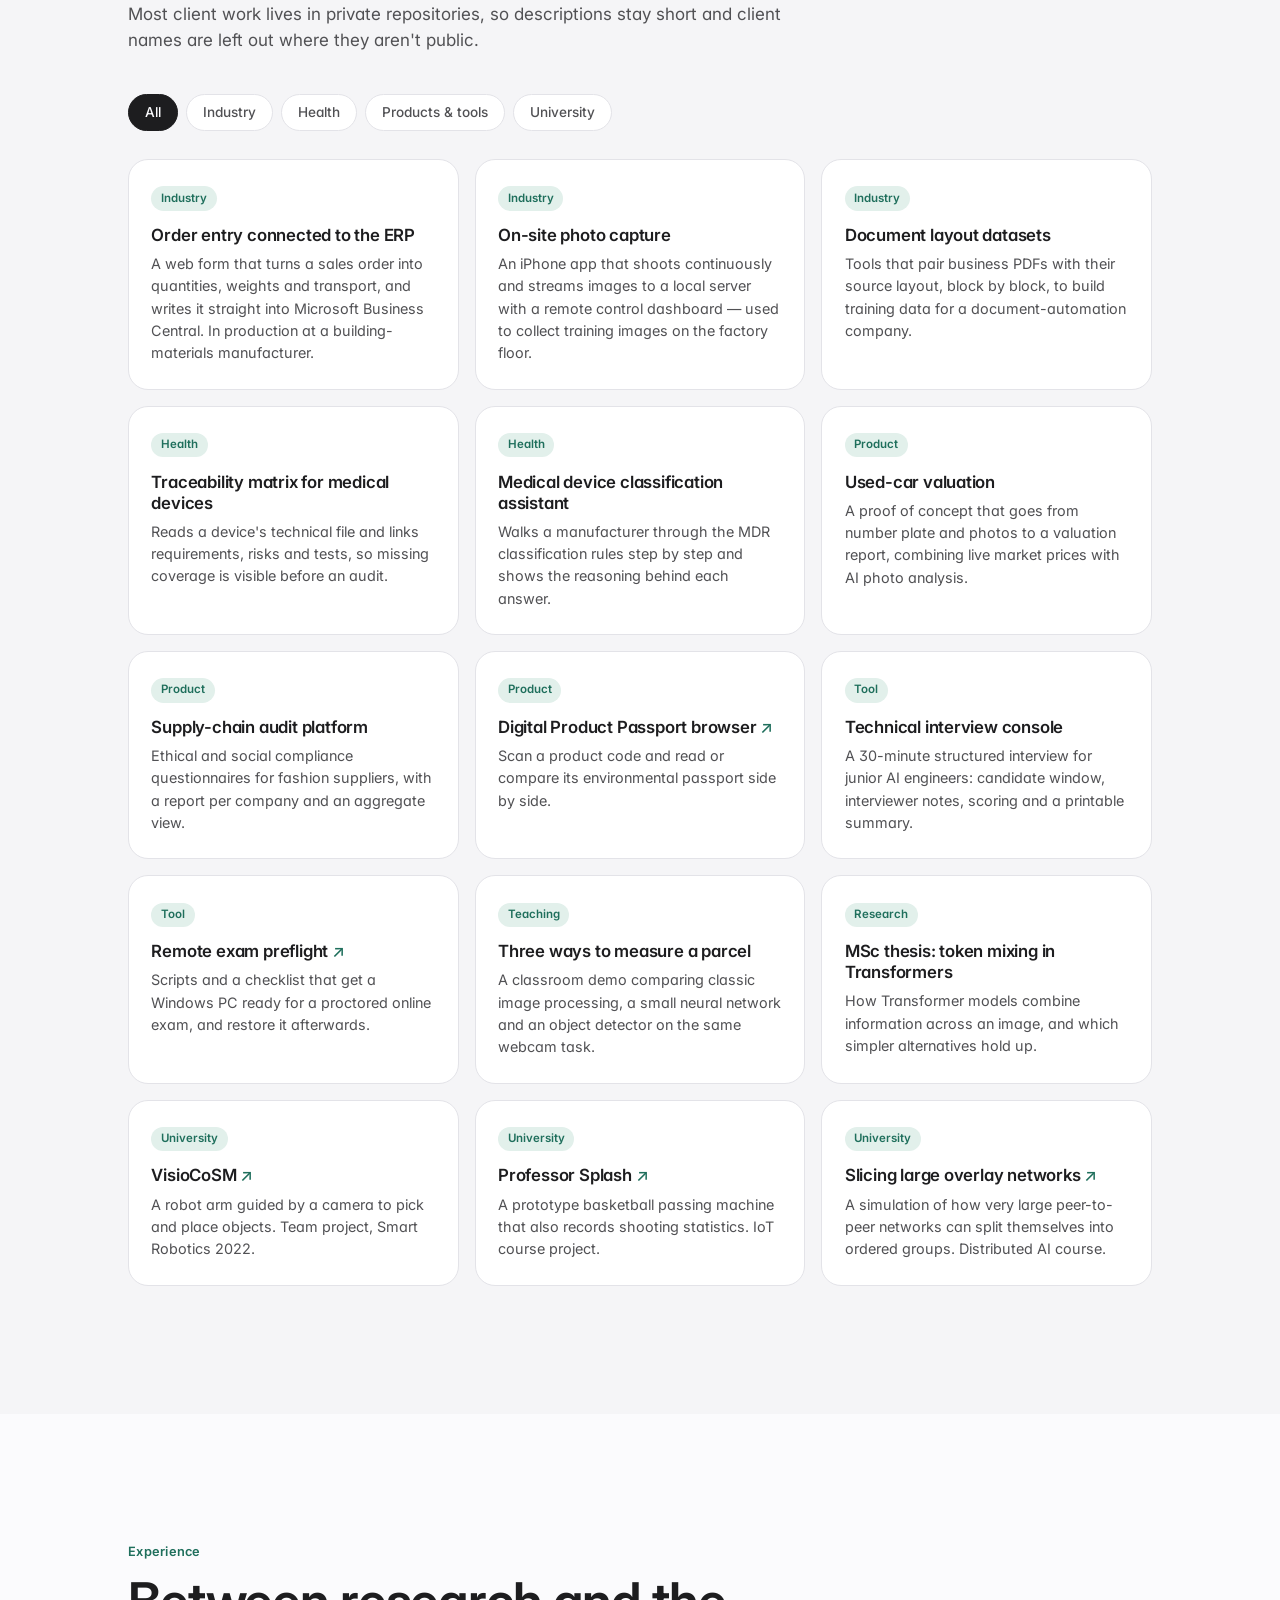
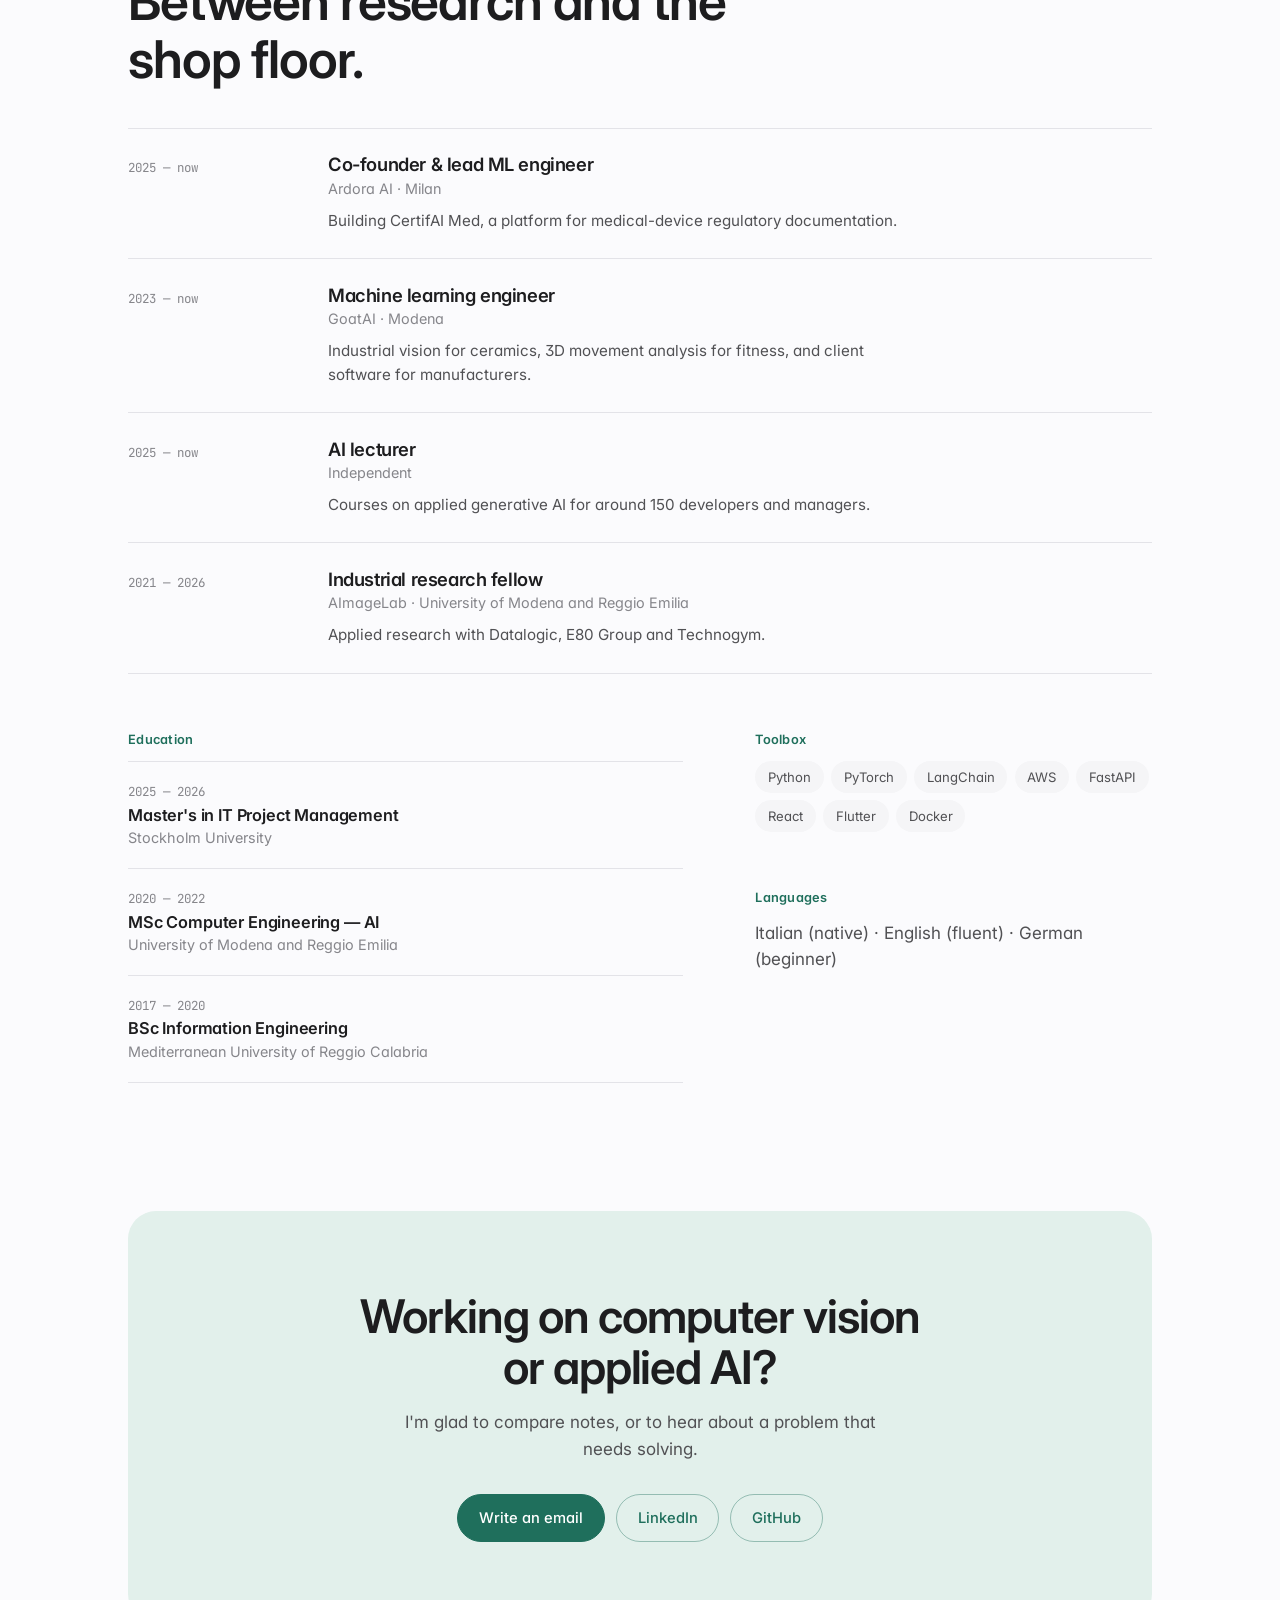
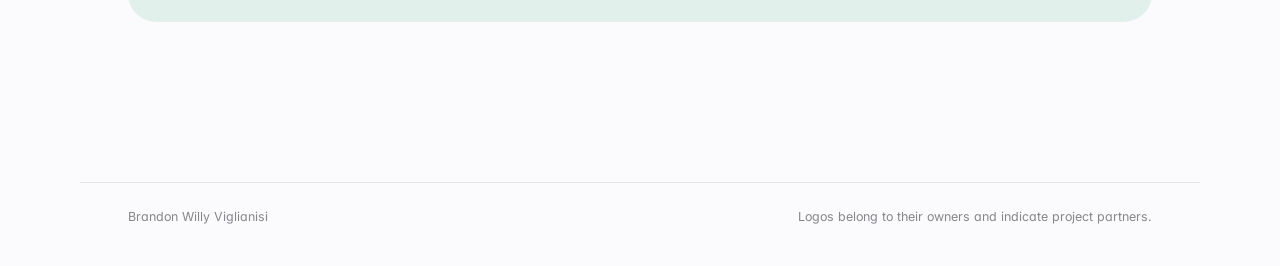
==== commit 66e2024b: "Ridisegna il sito: bento dei lavori, loghi partner, progetti filtrabili Nuova struttura e nuovo stil" ====
--- a/index.html
+++ b/index.html
@@ -5,13 +5,16 @@
   <meta charset="utf-8">
   <meta content="width=device-width, initial-scale=1.0" name="viewport">
   <title>Brandon Willy Viglianisi — ML &amp; AI Engineer</title>
-  <meta name="description" content="ML &amp; AI engineer in Modena, Italy. Computer vision and LLM systems, from research prototype to production. Co-founder of Ardora AI.">
+  <meta name="description" content="ML &amp; AI engineer in Modena, Italy. Computer vision and AI systems for factories, warehouses and healthcare. Co-founder of Ardora AI.">
   <meta name="author" content="Brandon Willy Viglianisi">
+  <meta name="color-scheme" content="light dark">
+  <meta name="theme-color" content="#fbfbfd" media="(prefers-color-scheme: light)">
+  <meta name="theme-color" content="#000000" media="(prefers-color-scheme: dark)">
   <link rel="canonical" href="https://eronion.github.io/">
 
   <meta property="og:type" content="website">
   <meta property="og:title" content="Brandon Willy Viglianisi — ML &amp; AI Engineer">
-  <meta property="og:description" content="Computer vision and LLM systems, from research prototype to production.">
+  <meta property="og:description" content="Computer vision and AI systems for factories, warehouses and healthcare.">
   <meta property="og:url" content="https://eronion.github.io/">
   <meta property="og:image" content="https://eronion.github.io/assets/img/profile.jpg">
   <meta name="twitter:card" content="summary">
@@ -21,7 +24,7 @@
 
   <link rel="preconnect" href="https://fonts.googleapis.com">
   <link rel="preconnect" href="https://fonts.gstatic.com" crossorigin>
-  <link href="https://fonts.googleapis.com/css2?family=Instrument+Serif:ital@0;1&family=Inter:wght@300;400;500;600&family=JetBrains+Mono:wght@400;500&display=swap" rel="stylesheet">
+  <link href="https://fonts.googleapis.com/css2?family=Inter:opsz,wght@14..32,400..700&family=JetBrains+Mono:wght@400;500&display=swap" rel="stylesheet">
 
   <link href="assets/css/style.css" rel="stylesheet">
 </head>
@@ -31,18 +34,20 @@
   <a class="skip-link" href="#main" data-i18n="skip">Skip to content</a>
 
   <header class="topbar">
-    <a class="mark" href="#top" aria-label="Back to top">BV</a>
-    <nav aria-label="Sections">
-      <a href="#work" data-i18n="nav.work">Work</a>
-      <a href="#projects" data-i18n="nav.projects">Projects</a>
-      <a href="#background" data-i18n="nav.background">Background</a>
-      <a href="#contact" data-i18n="nav.contact">Contact</a>
-    </nav>
-    <div class="lang" role="group" data-i18n-label="lang.label" aria-label="Language">
-      <button type="button" data-lang="en" aria-pressed="true">EN</button>
-      <button type="button" data-lang="it" aria-pressed="false">IT</button>
-      <button type="button" data-lang="de" aria-pressed="false">DE</button>
-      <button type="button" data-lang="es" aria-pressed="false">ES</button>
+    <div class="topbar-inner">
+      <a class="mark" href="#top" aria-label="Back to top">BV</a>
+      <nav aria-label="Sections">
+        <a href="#work" data-i18n="nav.work">Work</a>
+        <a href="#projects" data-i18n="nav.projects">Projects</a>
+        <a href="#experience" data-i18n="nav.experience">Experience</a>
+        <a href="#contact" data-i18n="nav.contact">Contact</a>
+      </nav>
+      <div class="lang" role="group" data-i18n-label="lang.label" aria-label="Language">
+        <button type="button" data-lang="en" aria-pressed="true">EN</button>
+        <button type="button" data-lang="it" aria-pressed="false">IT</button>
+        <button type="button" data-lang="de" aria-pressed="false">DE</button>
+        <button type="button" data-lang="es" aria-pressed="false">ES</button>
+      </div>
     </div>
   </header>
 
@@ -52,17 +57,12 @@
     <section id="top" class="intro">
       <div class="wrap intro-grid">
         <div class="intro-text reveal">
-          <p class="eyebrow" data-i18n="intro.eyebrow">Modena, Italy</p>
-          <h1 data-i18n="intro.name">Brandon Willy<br><em>Viglianisi</em></h1>
-          <p class="lede" data-i18n="intro.lede">
-            ML &amp; AI engineer. I build computer vision and LLM systems, and take them from
-            research prototype to something a factory, a warehouse or a clinic can rely on.
-          </p>
-          <p class="intro-meta" data-i18n="intro.meta">
-            Co-founder &amp; lead ML engineer at <strong>Ardora AI</strong> · ML engineer at <strong>GoatAI</strong> · AI lecturer
-          </p>
+          <p class="eyebrow">Brandon Willy Viglianisi</p>
+          <h1 data-i18n="intro.h">Computer vision and AI for factories, warehouses and healthcare.</h1>
+          <p class="lede" data-i18n="intro.lede">ML &amp; AI engineer in Modena, Italy. I take systems from research prototype to something people use every day on a production line, in a warehouse or in a regulatory office.</p>
+          <p class="intro-meta" data-i18n="intro.meta">Co-founder at <strong>Ardora AI</strong> · ML engineer at <strong>GoatAI</strong> · AI lecturer</p>
           <div class="actions">
-            <a class="btn" href="#work" data-i18n="intro.cta1">See what I work on</a>
+            <a class="btn" href="#work" data-i18n="intro.cta1">Selected work</a>
             <a class="btn ghost" href="#contact" data-i18n="intro.cta2">Get in touch</a>
           </div>
         </div>
@@ -73,226 +73,321 @@
       </div>
     </section>
 
-    <!-- Focus -->
-    <section id="focus" class="section alt">
+    <!-- Logos -->
+    <section class="logos" aria-labelledby="logos-label">
       <div class="wrap">
-        <p class="label" data-i18n="focus.label">Focus</p>
-        <div class="focus-grid">
-          <article class="reveal">
-            <h3 data-i18n="focus.cv.h">Computer vision</h3>
-            <p data-i18n="focus.cv.p">Visual quality control on production lines, multi-camera calibration and measurement,
-               3D human pose estimation, visual localization.</p>
-          </article>
-          <article class="reveal">
-            <h3 data-i18n="focus.llm.h">LLMs &amp; agents</h3>
-            <p data-i18n="focus.llm.p">Multi-agent pipelines, retrieval-augmented generation with semantic search,
-               document generation workflows that hold up under review.</p>
-          </article>
-          <article class="reveal">
-            <h3 data-i18n="focus.dl.h">Deep learning research</h3>
-            <p data-i18n="focus.dl.p">Transformer architectures and token mixing, unsupervised training,
-               time-series forecasting, training at scale on HPC clusters.</p>
-          </article>
-          <article class="reveal">
-            <h3 data-i18n="focus.be.h">Backend &amp; infrastructure</h3>
-            <p data-i18n="focus.be.p">Python and FastAPI services, serverless deployments on AWS,
-               the plumbing that keeps a model useful in production.</p>
-          </article>
-        </div>
-      </div>
-    </section>
-
-    <!-- Experience -->
+        <p id="logos-label" class="logos-label" data-i18n="logos.label">Projects built with and for</p>
+        <ul class="logo-row">
+          <li><span class="logo" style="--w:8.5rem;-webkit-mask-image:url(assets/img/logos/datalogic.svg);mask-image:url(assets/img/logos/datalogic.svg)" role="img" aria-label="Datalogic"></span></li>
+          <li><span class="logo" style="--w:6rem;-webkit-mask-image:url(assets/img/logos/e80.svg);mask-image:url(assets/img/logos/e80.svg)" role="img" aria-label="E80 Group"></span></li>
+          <li><span class="logo" style="--w:8rem;-webkit-mask-image:url(assets/img/logos/technogym.png);mask-image:url(assets/img/logos/technogym.png)" role="img" aria-label="Technogym"></span></li>
+          <li><span class="logo" style="--w:6.5rem;-webkit-mask-image:url(assets/img/logos/goatai.svg);mask-image:url(assets/img/logos/goatai.svg)" role="img" aria-label="GoatAI"></span></li>
+          <li><span class="logo" style="--w:7.5rem;-webkit-mask-image:url(assets/img/logos/unimore.png);mask-image:url(assets/img/logos/unimore.png)" role="img" aria-label="University of Modena and Reggio Emilia"></span></li>
+          <li><span class="logo" style="--w:8rem;-webkit-mask-image:url(assets/img/logos/stockholm-university.svg);mask-image:url(assets/img/logos/stockholm-university.svg)" role="img" aria-label="Stockholm University"></span></li>
+        </ul>
+      </div>
+    </section>
+
+    <!-- Selected work -->
     <section id="work" class="section">
       <div class="wrap">
-        <p class="label" data-i18n="work.label">Experience</p>
-        <h2 class="section-title" data-i18n="work.title">A few years between research and the shop floor</h2>
-
-        <ol class="timeline">
-
-          <li class="reveal">
-            <div class="when">
-              <span class="date">2025 — <span data-i18n="now">now</span></span>
-              <span class="place" data-i18n="work.ardora.place">Milan, Italy</span>
-            </div>
-            <div class="what">
-              <h3 data-i18n="work.ardora.role">Co-founder &amp; lead ML engineer</h3>
-              <p class="org">Ardora AI srl</p>
-              <p data-i18n="work.ardora.p">Architected and built <strong>CertifAI Med</strong>, a SaaS platform where LLM-powered
-                 agents assemble biomedical regulatory documentation. Multi-agent pipelines on
-                 AWS Bedrock with semantic search over OpenSearch, on a serverless FastAPI backend.
-                 Roughly a 40% cut in MDR preparation time for the teams using it.</p>
-              <ul class="tags">
-                <li>Python</li><li>LangChain</li><li>AWS Bedrock</li><li>OpenSearch</li><li>FastAPI</li>
-              </ul>
-            </div>
-          </li>
-
-          <li class="reveal">
-            <div class="when">
-              <span class="date">2023 — <span data-i18n="now">now</span></span>
-              <span class="place" data-i18n="work.modena">Modena, Italy</span>
-            </div>
-            <div class="what">
-              <h3 data-i18n="work.goatai.role">Machine learning engineer</h3>
-              <p class="org">GoatAI srl</p>
-              <p data-i18n="work.goatai.p">Real-time visual quality control for ceramic tile manufacturing, using area and
-                 line-scan cameras to catch surface defects at sub-millimetre precision. Also a
-                 custom multi-camera calibration pipeline accurate to a tenth of a millimetre, and
-                 an eight-camera 3D pose estimation system for gym exercise analysis, carried from
-                 proof of concept to production.</p>
-              <ul class="tags">
-                <li data-i18n="tag.cv">Computer vision</li><li data-i18n="tag.calib">Camera calibration</li><li data-i18n="tag.pose">Pose estimation</li><li>Transformers</li>
-              </ul>
-            </div>
-          </li>
-
-          <li class="reveal">
-            <div class="when">
-              <span class="date">2025 — <span data-i18n="now">now</span></span>
-              <span class="place" data-i18n="work.modena">Modena, Italy</span>
-            </div>
-            <div class="what">
-              <h3 data-i18n="work.lect.role">AI lecturer</h3>
-              <p class="org" data-i18n="work.lect.org">Independent</p>
-              <p data-i18n="work.lect.p">Designed and delivered courses on applied generative AI for around 150 developers
-                 and managers — the emphasis on techniques that survive contact with production.</p>
-            </div>
-          </li>
-
-          <li class="reveal">
-            <div class="when">
-              <span class="date">2021 — 2026</span>
-              <span class="place" data-i18n="work.modena">Modena, Italy</span>
-            </div>
-            <div class="what">
-              <h3 data-i18n="work.aimage.role">Industrial research fellow</h3>
-              <p class="org" data-i18n="work.aimage.org">AImageLab — University of Modena and Reggio Emilia</p>
-              <p data-i18n="work.aimage.p">Four years of applied research with industry. A visual localization system for
-                 autonomous vehicles in automated warehouses, trained unsupervised and accurate to
-                 under 10 cm as a redundant backup to LiDAR. Before that, a real-time self-checkout
-                 theft detection system built on Transformer-based visual tracking, object
-                 recognition and time-series forecasting — 97% accuracy on initial deployment data,
-                 handed off to the client for independent scaling.</p>
-              <ul class="tags">
-                <li>PyTorch</li><li>Transformers</li><li data-i18n="tag.unsup">Unsupervised learning</li><li>HPC</li>
-              </ul>
-            </div>
-          </li>
-
-        </ol>
-
-        <p class="footnote" data-i18n="work.footnote">Research and industrial projects carried out with partners including
-          Datalogic, E80 Group and Technogym.</p>
-      </div>
-    </section>
-
-    <!-- Projects -->
+        <p class="label" data-i18n="work.label">Selected work</p>
+        <h2 class="section-title" data-i18n="work.title">Real problems, measured results.</h2>
+
+        <div class="bento">
+
+          <article class="tile tile-wide reveal">
+            <div class="tile-body">
+              <p class="tile-org">Ardora AI <span>· 2025 — <span data-i18n="now">now</span></span></p>
+              <h3>CertifAI Med</h3>
+              <p data-i18n="f.certifai.p">AI agents that draft the regulatory documentation a medical device needs before it reaches the market, with classification, requirement tracing and gap checks along the way.</p>
+              <p class="stat"><strong>−40%</strong> <span data-i18n="f.certifai.s">time to prepare MDR documentation</span></p>
+            </div>
+            <svg class="art" viewBox="0 0 220 160" aria-hidden="true">
+              <rect x="60" y="22" width="96" height="124" rx="10" class="a-fill" />
+              <rect x="44" y="14" width="96" height="124" rx="10" class="a-card" />
+              <path d="M62 40h58M62 54h46M62 68h58M62 82h34" class="a-line" />
+              <circle cx="136" cy="118" r="22" class="a-accent" />
+              <path d="M126 118l7 7 13-14" class="a-check" />
+            </svg>
+          </article>
+
+          <article class="tile reveal">
+            <div class="tile-body">
+              <p class="tile-org">GoatAI · Appel · Unimore</p>
+              <h3 data-i18n="f.tiles.h">Ceramic tile inspection</h3>
+              <p data-i18n="f.tiles.p">Cameras on the production line that measure every tile and flag surface defects in real time.</p>
+              <p class="stat"><strong>0.1 mm</strong> <span data-i18n="f.tiles.s">measurement accuracy</span></p>
+            </div>
+            <svg class="art" viewBox="0 0 220 160" aria-hidden="true">
+              <rect x="58" y="40" width="96" height="96" rx="4" class="a-card" />
+              <path d="M58 30v-8M154 30v-8M58 26h96" class="a-line" />
+              <path d="M164 40h8M164 136h8M168 40v96" class="a-line" />
+              <circle cx="122" cy="74" r="9" class="a-accent-ring" />
+            </svg>
+          </article>
+
+          <article class="tile reveal">
+            <div class="tile-body">
+              <p class="tile-org">E80 Group · AImageLab</p>
+              <h3 data-i18n="f.e80.h">Camera-based positioning for warehouse vehicles</h3>
+              <p data-i18n="f.e80.p">Autonomous forklifts locate themselves from what their camera sees, as an independent backup to laser navigation.</p>
+              <p class="stat"><strong>&lt; 10 cm</strong> <span data-i18n="f.e80.s">position error</span></p>
+            </div>
+            <svg class="art" viewBox="0 0 220 160" aria-hidden="true">
+              <path d="M30 136h160" class="a-line" />
+              <rect x="40" y="40" width="22" height="96" class="a-fill" /><rect x="158" y="40" width="22" height="96" class="a-fill" />
+              <rect x="86" y="96" width="46" height="30" rx="5" class="a-card" />
+              <circle cx="96" cy="130" r="6" class="a-card" /><circle cx="122" cy="130" r="6" class="a-card" />
+              <path d="M109 50c-11 0-18 8-18 17 0 13 18 27 18 27s18-14 18-27c0-9-7-17-18-17z" class="a-accent" />
+              <circle cx="109" cy="67" r="6" class="a-hole" />
+            </svg>
+          </article>
+
+          <article class="tile reveal">
+            <div class="tile-body">
+              <p class="tile-org">Datalogic · AImageLab</p>
+              <h3 data-i18n="f.dl.h">Missed scans at self-checkout</h3>
+              <p data-i18n="f.dl.p">Video analysis that recognises when an item crosses the scanner without being registered.</p>
+              <p class="stat"><strong>97%</strong> <span data-i18n="f.dl.s">accuracy on first deployment data</span></p>
+            </div>
+            <svg class="art" viewBox="0 0 220 160" aria-hidden="true">
+              <rect x="40" y="96" width="140" height="40" rx="6" class="a-card" />
+              <path d="M96 60h4M104 60h2M110 60h6M120 60h2M126 60h4" class="a-bars" />
+              <rect x="84" y="44" width="56" height="34" rx="5" class="a-line" />
+              <path d="M70 92l40-12 40 12" class="a-beam" />
+            </svg>
+          </article>
+
+          <article class="tile reveal">
+            <div class="tile-body">
+              <p class="tile-org">Technogym · GoatAI</p>
+              <h3 data-i18n="f.tg.h">3D movement analysis</h3>
+              <p data-i18n="f.tg.p">Synchronised cameras that reconstruct a full-body movement in 3D during exercise, from proof of concept to production.</p>
+              <p class="stat"><strong>8</strong> <span data-i18n="f.tg.s">cameras, one 3D skeleton</span></p>
+            </div>
+            <svg class="art" viewBox="0 0 220 160" aria-hidden="true">
+              <path d="M30 30l70 40M190 30l-70 40M30 140l70-40M190 140l-70-40" class="a-beam" />
+              <circle cx="110" cy="40" r="9" class="a-accent" />
+              <path d="M110 52v44M110 62l-22 18M110 62l22 18M110 96l-16 34M110 96l16 34" class="a-bone" />
+            </svg>
+          </article>
+
+          <article class="tile tile-half reveal">
+            <div class="tile-body">
+              <p class="tile-org" data-i18n="f.busta.o">Personal project · 2026</p>
+              <h3>La Busta Paga</h3>
+              <p data-i18n="f.busta.p">Upload an Italian payslip and get every line explained in plain language, with checks where the numbers allow them — and an honest note where they don't.</p>
+              <p class="stat"><strong>96</strong> <span data-i18n="f.busta.s">payslip items mapped, each with its rule</span></p>
+            </div>
+            <svg class="art" viewBox="0 0 220 160" aria-hidden="true">
+              <rect x="56" y="16" width="108" height="132" rx="8" class="a-card" />
+              <path d="M74 40h72M74 58h50M74 76h72M74 112h40" class="a-line" />
+              <rect x="68" y="88" width="84" height="16" rx="4" class="a-accent" />
+            </svg>
+          </article>
+
+          <article class="tile tile-half reveal">
+            <div class="tile-body">
+              <p class="tile-org" data-i18n="f.posture.o">Mobile app · 2026</p>
+              <h3>PostureLab</h3>
+              <p data-i18n="f.posture.p">Posture and squat analysis from the phone camera: repetitions, depth and knee alignment, with a report at the end.</p>
+              <p class="stat"><strong data-i18n="f.posture.k">0 bytes</strong> <span data-i18n="f.posture.s">leave the phone — everything runs on-device</span></p>
+            </div>
+            <svg class="art" viewBox="0 0 220 160" aria-hidden="true">
+              <rect x="74" y="10" width="72" height="140" rx="14" class="a-card" />
+              <circle cx="110" cy="46" r="7" class="a-accent" />
+              <path d="M110 56v34M110 64l-16 12M110 64l16 12M110 90l-12 30M110 90l12 30" class="a-bone" />
+              <path d="M86 120h48" class="a-line" />
+            </svg>
+          </article>
+
+        </div>
+      </div>
+    </section>
+
+    <!-- More projects -->
     <section id="projects" class="section alt">
       <div class="wrap">
-        <p class="label" data-i18n="proj.label">Projects</p>
-        <h2 class="section-title" data-i18n="proj.title">What I have been building lately</h2>
-        <p class="section-lede" data-i18n="proj.lede">Most of my recent work sits in private and client repositories, so
-          this is only a partial picture — but it gives a sense of the kind of problems I take on.</p>
-
-        <div class="cards">
-          <article class="card reveal">
-            <span class="card-kind" data-i18n="proj.kind">Private</span>
-            <h3 data-i18n="proj.c1.h">Automated inspection for a ceramics line</h3>
-            <p data-i18n="proj.c1.p">Multi-camera visual inspection of tile edges in continuous production, with defect
-               detection and a live operator gallery.</p>
-          </article>
-          <article class="card reveal">
-            <span class="card-kind" data-i18n="proj.kind">Private</span>
-            <h3 data-i18n="proj.c2.h">ERP-integrated order entry</h3>
-            <p data-i18n="proj.c2.p">A web tool that reads master data from a company's ERP and writes sales orders back
-               into it, replacing a spreadsheet workflow.</p>
-          </article>
-          <article class="card reveal">
-            <span class="card-kind" data-i18n="proj.kind">Private</span>
-            <h3 data-i18n="proj.c3.h">On-device movement analysis</h3>
-            <p data-i18n="proj.c3.p">A mobile app that measures exercise form from the camera stream, entirely on the
-               phone, and turns a session into a readable report.</p>
-          </article>
-          <article class="card reveal">
-            <span class="card-kind" data-i18n="proj.kind">Private</span>
-            <h3 data-i18n="proj.c4.h">Making dense documents readable</h3>
-            <p data-i18n="proj.c4.p">Two tools in the same spirit: one explains a payslip line by line, the other makes
-               digital product passports comparable at a glance.</p>
-          </article>
+        <p class="label" data-i18n="proj.label">More projects</p>
+        <h2 class="section-title" data-i18n="proj.title">Smaller builds, client tools and university work.</h2>
+        <p class="section-lede" data-i18n="proj.lede">Most client work lives in private repositories, so descriptions stay short and client names are left out where they aren't public.</p>
+
+        <div class="filters" role="group" data-i18n-label="filter.label" aria-label="Filter projects">
+          <button type="button" data-filter="all" aria-pressed="true" data-i18n="filter.all">All</button>
+          <button type="button" data-filter="industry" aria-pressed="false" data-i18n="filter.industry">Industry</button>
+          <button type="button" data-filter="health" aria-pressed="false" data-i18n="filter.health">Health</button>
+          <button type="button" data-filter="tools" aria-pressed="false" data-i18n="filter.tools">Products &amp; tools</button>
+          <button type="button" data-filter="uni" aria-pressed="false" data-i18n="filter.uni">University</button>
         </div>
 
-        <p class="label spaced" data-i18n="proj.repos">Public repositories</p>
-        <ul class="repos">
+        <ul class="grid">
+          <li class="item" data-cat="industry">
+            <span class="kind" data-i18n="k.industry">Industry</span>
+            <h3 data-i18n="p.orders.h">Order entry connected to the ERP</h3>
+            <p data-i18n="p.orders.p">A web form that turns a sales order into quantities, weights and transport, and writes it straight into Microsoft Business Central. In production at a building-materials manufacturer.</p>
+          </li>
+          <li class="item" data-cat="industry">
+            <span class="kind" data-i18n="k.industry">Industry</span>
+            <h3 data-i18n="p.capture.h">On-site photo capture</h3>
+            <p data-i18n="p.capture.p">An iPhone app that shoots continuously and streams images to a local server with a remote control dashboard — used to collect training images on the factory floor.</p>
+          </li>
+          <li class="item" data-cat="industry">
+            <span class="kind" data-i18n="k.industry">Industry</span>
+            <h3 data-i18n="p.docai.h">Document layout datasets</h3>
+            <p data-i18n="p.docai.p">Tools that pair business PDFs with their source layout, block by block, to build training data for a document-automation company.</p>
+          </li>
+          <li class="item" data-cat="health">
+            <span class="kind" data-i18n="k.health">Health</span>
+            <h3 data-i18n="p.matrix.h">Traceability matrix for medical devices</h3>
+            <p data-i18n="p.matrix.p">Reads a device's technical file and links requirements, risks and tests, so missing coverage is visible before an audit.</p>
+          </li>
+          <li class="item" data-cat="health">
+            <span class="kind" data-i18n="k.health">Health</span>
+            <h3 data-i18n="p.classify.h">Medical device classification assistant</h3>
+            <p data-i18n="p.classify.p">Walks a manufacturer through the MDR classification rules step by step and shows the reasoning behind each answer.</p>
+          </li>
+          <li class="item" data-cat="tools">
+            <span class="kind" data-i18n="k.product">Product</span>
+            <h3 data-i18n="p.cars.h">Used-car valuation</h3>
+            <p data-i18n="p.cars.p">A proof of concept that goes from number plate and photos to a valuation report, combining live market prices with AI photo analysis.</p>
+          </li>
+          <li class="item" data-cat="tools">
+            <span class="kind" data-i18n="k.product">Product</span>
+            <h3 data-i18n="p.audit.h">Supply-chain audit platform</h3>
+            <p data-i18n="p.audit.p">Ethical and social compliance questionnaires for fashion suppliers, with a report per company and an aggregate view.</p>
+          </li>
+          <li class="item" data-cat="tools">
+            <span class="kind" data-i18n="k.product">Product</span>
+            <h3><a href="https://dpp-browser-style.vercel.app" target="_blank" rel="noopener" data-i18n="p.dpp.h">Digital Product Passport browser</a></h3>
+            <p data-i18n="p.dpp.p">Scan a product code and read or compare its environmental passport side by side.</p>
+          </li>
+          <li class="item" data-cat="tools">
+            <span class="kind" data-i18n="k.tool">Tool</span>
+            <h3 data-i18n="p.interview.h">Technical interview console</h3>
+            <p data-i18n="p.interview.p">A 30-minute structured interview for junior AI engineers: candidate window, interviewer notes, scoring and a printable summary.</p>
+          </li>
+          <li class="item" data-cat="tools">
+            <span class="kind" data-i18n="k.tool">Tool</span>
+            <h3><a href="https://github.com/Eronion/SU_inspera_exam_checker" target="_blank" rel="noopener" data-i18n="p.exam.h">Remote exam preflight</a></h3>
+            <p data-i18n="p.exam.p">Scripts and a checklist that get a Windows PC ready for a proctored online exam, and restore it afterwards.</p>
+          </li>
+          <li class="item" data-cat="uni">
+            <span class="kind" data-i18n="k.teaching">Teaching</span>
+            <h3 data-i18n="p.its.h">Three ways to measure a parcel</h3>
+            <p data-i18n="p.its.p">A classroom demo comparing classic image processing, a small neural network and an object detector on the same webcam task.</p>
+          </li>
+          <li class="item" data-cat="uni">
+            <span class="kind" data-i18n="k.research">Research</span>
+            <h3 data-i18n="p.thesis.h">MSc thesis: token mixing in Transformers</h3>
+            <p data-i18n="p.thesis.p">How Transformer models combine information across an image, and which simpler alternatives hold up.</p>
+          </li>
+          <li class="item" data-cat="uni">
+            <span class="kind" data-i18n="k.uni">University</span>
+            <h3><a href="https://github.com/Eronion/VisioCoSM" target="_blank" rel="noopener">VisioCoSM</a></h3>
+            <p data-i18n="p.visio.p">A robot arm guided by a camera to pick and place objects. Team project, Smart Robotics 2022.</p>
+          </li>
+          <li class="item" data-cat="uni">
+            <span class="kind" data-i18n="k.uni">University</span>
+            <h3><a href="https://github.com/Eronion/Professor_Splash" target="_blank" rel="noopener">Professor Splash</a></h3>
+            <p data-i18n="p.splash.p">A prototype basketball passing machine that also records shooting statistics. IoT course project.</p>
+          </li>
+          <li class="item" data-cat="uni">
+            <span class="kind" data-i18n="k.uni">University</span>
+            <h3><a href="https://github.com/Eronion/Ordered_Slicing_of_Very_Large_Scale_Overlay_Networks" target="_blank" rel="noopener" data-i18n="p.slicing.h">Slicing large overlay networks</a></h3>
+            <p data-i18n="p.slicing.p">A simulation of how very large peer-to-peer networks can split themselves into ordered groups. Distributed AI course.</p>
+          </li>
+        </ul>
+      </div>
+    </section>
+
+    <!-- Experience -->
+    <section id="experience" class="section">
+      <div class="wrap">
+        <p class="label" data-i18n="exp.label">Experience</p>
+        <h2 class="section-title" data-i18n="exp.title">Between research and the shop floor.</h2>
+
+        <ol class="timeline">
           <li class="reveal">
-            <a href="https://github.com/Eronion/VisioCoSM" target="_blank" rel="noopener">VisioCoSM</a>
-            <span data-i18n="repo.visiocosm">Vision-based robotics project — Smart Robotics, UniMoRe</span>
+            <span class="date">2025 — <span data-i18n="now">now</span></span>
+            <div>
+              <h3 data-i18n="exp.ardora.role">Co-founder &amp; lead ML engineer</h3>
+              <p class="org">Ardora AI · <span data-i18n="exp.milan">Milan</span></p>
+              <p data-i18n="exp.ardora.p">Building CertifAI Med, a platform for medical-device regulatory documentation.</p>
+            </div>
           </li>
           <li class="reveal">
-            <a href="https://github.com/Eronion/Ordered_Slicing_of_Very_Large_Scale_Overlay_Networks" target="_blank" rel="noopener" data-i18n="repo.slicing.a">Ordered slicing of overlay networks</a>
-            <span data-i18n="repo.slicing">Distributed AI — NetLogo simulation of large-scale overlay networks</span>
+            <span class="date">2023 — <span data-i18n="now">now</span></span>
+            <div>
+              <h3 data-i18n="exp.goatai.role">Machine learning engineer</h3>
+              <p class="org">GoatAI · <span data-i18n="exp.modena">Modena</span></p>
+              <p data-i18n="exp.goatai.p">Industrial vision for ceramics, 3D movement analysis for fitness, and client software for manufacturers.</p>
+            </div>
           </li>
           <li class="reveal">
-            <a href="https://github.com/Eronion/Professor_Splash" target="_blank" rel="noopener">Professor Splash</a>
-            <span data-i18n="repo.splash">IoT &amp; 3D intelligent systems — C++</span>
+            <span class="date">2025 — <span data-i18n="now">now</span></span>
+            <div>
+              <h3 data-i18n="exp.lect.role">AI lecturer</h3>
+              <p class="org" data-i18n="exp.lect.org">Independent</p>
+              <p data-i18n="exp.lect.p">Courses on applied generative AI for around 150 developers and managers.</p>
+            </div>
           </li>
           <li class="reveal">
-            <a href="https://github.com/Eronion/Storage_management_system" target="_blank" rel="noopener" data-i18n="repo.storage.a">Storage management system</a>
-            <span data-i18n="repo.storage">Embedded &amp; real-time systems — C++</span>
-          </li>
-        </ul>
-      </div>
-    </section>
-
-    <!-- Background -->
-    <section id="background" class="section">
-      <div class="wrap background-grid">
-        <div>
-          <p class="label" data-i18n="edu.label">Education</p>
-          <ul class="edu">
-            <li class="reveal">
-              <span class="date">2025 — <span data-i18n="now">now</span></span>
-              <h3 data-i18n="edu.su.h">One-year master's in IT Project Management</h3>
-              <p class="org" data-i18n="edu.su.org">Stockholm University</p>
-            </li>
-            <li class="reveal">
-              <span class="date">2020 — 2022</span>
-              <h3 data-i18n="edu.msc.h">MSc Computer Engineering — AI Engineering</h3>
-              <p class="org" data-i18n="edu.msc.org">University of Modena and Reggio Emilia</p>
-              <p data-i18n="edu.msc.p">Thesis: <em>Revisiting token mixing in Transformer architectures</em></p>
-            </li>
-            <li class="reveal">
-              <span class="date">2017 — 2020</span>
-              <h3 data-i18n="edu.bsc.h">BSc Information Engineering</h3>
-              <p class="org" data-i18n="edu.bsc.org">Mediterranean University of Reggio Calabria</p>
-            </li>
-          </ul>
+            <span class="date">2021 — 2026</span>
+            <div>
+              <h3 data-i18n="exp.aimage.role">Industrial research fellow</h3>
+              <p class="org" data-i18n="exp.aimage.org">AImageLab · University of Modena and Reggio Emilia</p>
+              <p data-i18n="exp.aimage.p">Applied research with Datalogic, E80 Group and Technogym.</p>
+            </div>
+          </li>
+        </ol>
+
+        <div class="edu-grid">
+          <div>
+            <p class="label spaced" data-i18n="edu.label">Education</p>
+            <ul class="edu">
+              <li class="reveal">
+                <span class="date">2025 — 2026</span>
+                <h3 data-i18n="edu.su.h">Master's in IT Project Management</h3>
+                <p class="org" data-i18n="edu.su.org">Stockholm University</p>
+              </li>
+              <li class="reveal">
+                <span class="date">2020 — 2022</span>
+                <h3 data-i18n="edu.msc.h">MSc Computer Engineering — AI</h3>
+                <p class="org" data-i18n="edu.msc.org">University of Modena and Reggio Emilia</p>
+              </li>
+              <li class="reveal">
+                <span class="date">2017 — 2020</span>
+                <h3 data-i18n="edu.bsc.h">BSc Information Engineering</h3>
+                <p class="org" data-i18n="edu.bsc.org">Mediterranean University of Reggio Calabria</p>
+              </li>
+            </ul>
+          </div>
+          <div>
+            <p class="label spaced" data-i18n="tools.label">Toolbox</p>
+            <ul class="chips reveal">
+              <li>Python</li><li>PyTorch</li><li>LangChain</li><li>AWS</li><li>FastAPI</li>
+              <li>React</li><li>Flutter</li><li>Docker</li>
+            </ul>
+            <p class="label spaced" data-i18n="langs.label">Languages</p>
+            <p class="plain reveal" data-i18n="langs.p">Italian (native) · English (fluent) · German (beginner)</p>
+          </div>
         </div>
-        <div>
-          <p class="label" data-i18n="tools.label">Toolbox</p>
-          <ul class="stack reveal">
-            <li>Python</li><li>PyTorch</li><li>LangChain</li><li>HuggingFace Transformers</li>
-            <li>FastAPI</li><li>AWS Bedrock</li><li>AWS Lambda</li><li>OpenSearch</li>
-            <li>Docker</li><li>Flutter</li><li>Git</li>
-          </ul>
-          <p class="label spaced" data-i18n="langs.label">Languages</p>
-          <p class="plain reveal" data-i18n="langs.p">Italian (native) · English (fluent) · German (beginner)</p>
+      </div>
+    </section>
+
+    <!-- Contact -->
+    <section id="contact" class="section contact-section">
+      <div class="wrap">
+        <div class="contact-card reveal">
+          <h2 data-i18n="contact.title">Working on computer vision or applied AI?</h2>
+          <p data-i18n="contact.lede">I'm glad to compare notes, or to hear about a problem that needs solving.</p>
+          <div class="actions">
+            <a class="btn" href="mailto:brandon.viglianisi@gmail.com" data-i18n="contact.mail">Write an email</a>
+            <a class="btn ghost" href="https://www.linkedin.com/in/brandon-willy-viglianisi/" target="_blank" rel="noopener">LinkedIn</a>
+            <a class="btn ghost" href="https://github.com/Eronion" target="_blank" rel="noopener">GitHub</a>
+          </div>
         </div>
-      </div>
-    </section>
-
-    <!-- Contact -->
-    <section id="contact" class="section alt">
-      <div class="wrap contact">
-        <p class="label" data-i18n="contact.label">Contact</p>
-        <h2 class="section-title" data-i18n="contact.title">Happy to talk shop</h2>
-        <p class="section-lede" data-i18n="contact.lede">If you are working on something in computer vision or applied LLMs —
-          or considering it — I am glad to compare notes.</p>
-        <ul class="links reveal">
-          <li><a href="mailto:brandon.viglianisi@gmail.com">brandon.viglianisi@gmail.com</a></li>
-          <li><a href="https://www.linkedin.com/in/brandon-willy-viglianisi/" target="_blank" rel="noopener">LinkedIn</a></li>
-          <li><a href="https://github.com/Eronion" target="_blank" rel="noopener">GitHub</a></li>
-        </ul>
       </div>
     </section>
 
@@ -301,7 +396,7 @@
   <footer>
     <div class="wrap">
       <span>Brandon Willy Viglianisi</span>
-      <span data-i18n="footer.place">Modena, Italy</span>
+      <span data-i18n="footer.note">Logos belong to their owners and indicate project partners.</span>
     </div>
   </footer>
 
--- a/assets/css/style.css
+++ b/assets/css/style.css
@@ -1,42 +1,51 @@
 /* Brandon Willy Viglianisi — personal site
-   Hand-written, no framework. Light and dark, one accent, generous whitespace. */
+   Hand-written, no framework. Light and dark follow the system.
+   References: Apple HIG (type-led hierarchy, generous space, content first) and
+   Material 3 (tonal surfaces, rounded containers, clear colour roles). */
 
 :root {
-  --bg:        #fbfaf8;
-  --bg-alt:    #f4f2ee;
-  --surface:   #ffffff;
-  --ink:       #1b1a18;
-  --ink-soft:  #55524d;
-  --ink-faint: #8d8880;
-  --line:      #e2ded7;
-  --accent:    #2f5d50;
-  --accent-sf: #e8efeb;
-
-  --serif: "Instrument Serif", "Iowan Old Style", Georgia, serif;
-  --sans:  "Inter", -apple-system, BlinkMacSystemFont, "Segoe UI", Helvetica, Arial, sans-serif;
-  --mono:  "JetBrains Mono", ui-monospace, SFMono-Regular, Menlo, monospace;
-
-  --wrap: 1060px;
-  --pad: clamp(1.25rem, 5vw, 3rem);
+  --bg:         #fbfbfd;
+  --bg-alt:     #f5f5f7;
+  --surface:    #ffffff;
+  --ink:        #1d1d1f;
+  --ink-soft:   #515154;
+  --ink-faint:  #86868b;
+  --line:       #e3e3e8;
+  --accent:     #1f6f5c;
+  --accent-sf:  #e2f0eb;
+  --on-accent:  #ffffff;
+  --art-fill:   #e9e9ee;
+  --shadow:     0 1px 2px rgb(0 0 0 / .04), 0 8px 28px rgb(0 0 0 / .06);
+
+  --sans: "Inter", -apple-system, BlinkMacSystemFont, "SF Pro Text", "Segoe UI", Roboto, Helvetica, Arial, sans-serif;
+  --mono: "JetBrains Mono", ui-monospace, SFMono-Regular, Menlo, monospace;
+
+  --wrap: 1120px;
+  --pad: clamp(1rem, 5vw, 3rem);
+  --r-lg: 28px;
+  --r-md: 20px;
 }
 
 @media (prefers-color-scheme: dark) {
   :root {
-    --bg:        #131312;
-    --bg-alt:    #191918;
-    --surface:   #1e1e1c;
-    --ink:       #ece9e4;
-    --ink-soft:  #b0aba3;
-    --ink-faint: #7d7871;
-    --line:      #2e2d2a;
-    --accent:    #8fc4b1;
-    --accent-sf: #1f2a26;
+    --bg:         #000000;
+    --bg-alt:     #0d0d0e;
+    --surface:    #161618;
+    --ink:        #f5f5f7;
+    --ink-soft:   #b4b4ba;
+    --ink-faint:  #86868b;
+    --line:       #2a2a2d;
+    --accent:     #7fd1b9;
+    --accent-sf:  #12302a;
+    --on-accent:  #04201a;
+    --art-fill:   #232327;
+    --shadow:     none;
   }
 }
 
 *, *::before, *::after { box-sizing: border-box; }
 
-html { -webkit-text-size-adjust: 100%; scroll-behavior: smooth; }
+html { -webkit-text-size-adjust: 100%; scroll-behavior: smooth; scroll-padding-top: 4.5rem; }
 @media (prefers-reduced-motion: reduce) { html { scroll-behavior: auto; } }
 
 body {
@@ -44,31 +53,28 @@
   background: var(--bg);
   color: var(--ink);
   font-family: var(--sans);
-  font-size: 1rem;
-  font-weight: 400;
-  line-height: 1.65;
+  font-size: 1.0625rem;
+  line-height: 1.55;
+  font-feature-settings: "cv11", "ss01";
   -webkit-font-smoothing: antialiased;
+  overflow-x: hidden;
 }
 
 img { max-width: 100%; height: auto; display: block; }
-
 a { color: inherit; }
 
-h1, h2, h3 { margin: 0; font-weight: 500; line-height: 1.15; letter-spacing: -0.01em; }
-
+h1, h2, h3 { margin: 0; font-weight: 600; line-height: 1.1; letter-spacing: -0.022em; }
 p { margin: 0 0 1rem; }
 p:last-child { margin-bottom: 0; }
-
 ul, ol { margin: 0; padding: 0; list-style: none; }
 
 ::selection { background: var(--accent-sf); color: var(--ink); }
-
-:focus-visible { outline: 2px solid var(--accent); outline-offset: 3px; border-radius: 2px; }
+:focus-visible { outline: 2px solid var(--accent); outline-offset: 3px; border-radius: 6px; }
 
 .skip-link {
   position: absolute; left: -9999px; top: 0;
-  padding: .6rem 1rem; background: var(--accent); color: var(--bg);
-  font-size: .85rem; z-index: 20;
+  padding: .6rem 1rem; background: var(--accent); color: var(--on-accent);
+  font-size: .85rem; z-index: 20; border-radius: 8px;
 }
 .skip-link:focus { left: 1rem; top: 1rem; }
 
@@ -78,352 +84,389 @@
 
 .topbar {
   position: sticky; top: 0; z-index: 10;
+  background: color-mix(in srgb, var(--bg) 80%, transparent);
+  backdrop-filter: saturate(180%) blur(20px);
+  -webkit-backdrop-filter: saturate(180%) blur(20px);
+  border-bottom: 1px solid color-mix(in srgb, var(--line) 70%, transparent);
+}
+@supports not (background: color-mix(in srgb, red 50%, transparent)) {
+  .topbar { background: var(--bg); }
+}
+.topbar-inner {
   display: flex; align-items: center; justify-content: space-between; gap: 1rem;
   max-width: var(--wrap); margin: 0 auto;
-  padding: 1.1rem var(--pad);
-  background: color-mix(in srgb, var(--bg) 88%, transparent);
-  backdrop-filter: saturate(140%) blur(10px);
-}
-@supports not (background: color-mix(in srgb, red 50%, transparent)) {
-  .topbar { background: var(--bg); }
+  padding: .7rem var(--pad);
 }
 
 .topbar .mark {
   font-family: var(--mono);
-  font-size: .8rem; font-weight: 500; letter-spacing: .12em;
+  font-size: .78rem; font-weight: 500; letter-spacing: .12em;
   text-decoration: none;
-  padding: .3rem .5rem;
-  border: 1px solid var(--line);
-  border-radius: 4px;
-}
-.topbar .mark:hover { border-color: var(--accent); color: var(--accent); }
-
-.topbar nav { display: flex; gap: clamp(.9rem, 3vw, 1.75rem); }
+  width: 2rem; height: 2rem; display: grid; place-items: center;
+  border-radius: 50%;
+  background: var(--ink); color: var(--bg);
+}
+
+.topbar nav { display: flex; gap: clamp(.9rem, 3vw, 2rem); }
 .topbar nav a {
-  font-size: .84rem; color: var(--ink-soft); text-decoration: none;
-  padding-bottom: 2px; border-bottom: 1px solid transparent;
-  transition: color .2s, border-color .2s;
-}
-.topbar nav a:hover { color: var(--ink); border-bottom-color: var(--accent); }
-
-/* Language switch */
-
-.lang { display: flex; gap: .15rem; }
+  font-size: .82rem; color: var(--ink-soft); text-decoration: none;
+  transition: color .2s;
+}
+.topbar nav a:hover { color: var(--ink); }
+
+.lang { display: flex; gap: .1rem; padding: .15rem; border-radius: 999px; background: var(--bg-alt); }
 .lang button {
-  font-family: var(--mono);
-  font-size: .72rem; letter-spacing: .08em;
+  font-family: var(--sans);
+  font-size: .7rem; font-weight: 500; letter-spacing: .04em;
   color: var(--ink-faint);
-  background: none;
-  border: 0;
-  border-radius: 3px;
-  padding: .25rem .4rem;
+  background: none; border: 0; border-radius: 999px;
+  padding: .3rem .55rem;
   cursor: pointer;
   transition: color .2s, background .2s;
 }
 .lang button:hover { color: var(--ink); }
-.lang button.on { color: var(--accent); background: var(--accent-sf); }
+.lang button.on { color: var(--ink); background: var(--surface); box-shadow: 0 1px 3px rgb(0 0 0 / .12); }
 
 /* Without JS there is nothing to switch to: English is the page itself. */
 html:not(.js-i18n) .lang { display: none; }
 
-@media (max-width: 560px) {
-  .topbar { flex-wrap: wrap; row-gap: .6rem; }
-  .topbar nav { flex-wrap: wrap; order: 3; width: 100%; }
-}
-
-/* ---------- Shared section furniture ---------- */
-
-.section { padding: clamp(3.5rem, 9vw, 7rem) 0; }
+@media (max-width: 600px) {
+  .topbar-inner { flex-wrap: wrap; row-gap: .5rem; }
+  .topbar nav { order: 3; width: 100%; justify-content: space-between; }
+}
+
+/* ---------- Shared ---------- */
+
+.section { padding: clamp(4rem, 10vw, 8rem) 0; }
 .section.alt { background: var(--bg-alt); }
 
 .label {
-  font-family: var(--mono);
-  font-size: .72rem; font-weight: 500; letter-spacing: .16em; text-transform: uppercase;
-  color: var(--ink-faint);
-  margin: 0 0 1.5rem;
+  font-size: .8rem; font-weight: 600; letter-spacing: .02em;
+  color: var(--accent);
+  margin: 0 0 .75rem;
 }
 .label.spaced { margin-top: 3.5rem; }
 
 .section-title {
-  font-family: var(--serif);
-  font-size: clamp(1.8rem, 4vw, 2.6rem);
-  font-weight: 400;
-  max-width: 22ch;
+  font-size: clamp(2rem, 5vw, 3.25rem);
+  max-width: 20ch;
   margin-bottom: 1.25rem;
 }
 
 .section-lede {
-  max-width: 58ch;
+  max-width: 60ch;
   color: var(--ink-soft);
-  margin-bottom: 2.75rem;
-}
-
-.footnote {
-  margin-top: 2.5rem;
-  font-size: .85rem;
-  color: var(--ink-faint);
-  max-width: 60ch;
+  margin-bottom: 2.5rem;
 }
 
 .plain { color: var(--ink-soft); }
 
-/* ---------- Intro ---------- */
-
-.intro { padding: clamp(2.5rem, 7vw, 5.5rem) 0 clamp(3rem, 8vw, 6rem); }
-
-.intro-grid {
-  display: grid;
-  grid-template-columns: minmax(0, 1.55fr) minmax(0, 1fr);
-  gap: clamp(2rem, 6vw, 4.5rem);
-  align-items: center;
-}
-
-.eyebrow {
-  font-family: var(--mono);
-  font-size: .74rem; letter-spacing: .16em; text-transform: uppercase;
-  color: var(--ink-faint);
-  margin-bottom: 1.1rem;
-}
-
-.intro h1 {
-  font-family: var(--serif);
-  font-weight: 400;
-  font-size: clamp(2.9rem, 8.5vw, 4.75rem);
-  letter-spacing: -0.02em;
-  margin-bottom: 1.5rem;
-}
-.intro h1 em { font-style: italic; color: var(--accent); }
-
-.lede {
-  font-size: clamp(1.05rem, 1.6vw, 1.2rem);
-  color: var(--ink-soft);
-  max-width: 46ch;
-  margin-bottom: 1.25rem;
-}
-
-.intro-meta {
-  font-size: .9rem;
-  color: var(--ink-faint);
-  max-width: 46ch;
-}
-.intro-meta strong { color: var(--ink-soft); font-weight: 500; }
-
-.actions { display: flex; flex-wrap: wrap; gap: .75rem; margin-top: 2rem; }
-
 .btn {
-  display: inline-block;
-  padding: .7rem 1.35rem;
-  font-size: .88rem; font-weight: 500;
+  display: inline-flex; align-items: center;
+  padding: .72rem 1.3rem;
+  font-size: .92rem; font-weight: 500;
   text-decoration: none;
   border: 1px solid var(--accent);
   border-radius: 999px;
   background: var(--accent);
-  color: var(--bg);
-  transition: transform .18s ease, opacity .18s ease;
-}
-.btn:hover { transform: translateY(-1px); opacity: .9; }
-.btn.ghost { background: transparent; color: var(--ink); border-color: var(--line); }
-.btn.ghost:hover { border-color: var(--accent); color: var(--accent); }
+  color: var(--on-accent);
+  transition: transform .18s ease, filter .18s ease, background .18s ease, border-color .18s ease;
+}
+.btn:hover { filter: brightness(1.08); }
+.btn:active { transform: scale(.98); }
+.btn.ghost { background: transparent; color: var(--accent); border-color: color-mix(in srgb, var(--accent) 40%, transparent); }
+.btn.ghost:hover { background: var(--accent-sf); filter: none; }
+
+.actions { display: flex; flex-wrap: wrap; gap: .7rem; margin-top: 2rem; }
+
+/* ---------- Intro ---------- */
+
+.intro { padding: clamp(3.5rem, 10vw, 7.5rem) 0 clamp(3rem, 7vw, 5rem); }
+
+.intro-grid {
+  display: grid;
+  grid-template-columns: minmax(0, 1.7fr) minmax(0, 1fr);
+  gap: clamp(2rem, 6vw, 5rem);
+  align-items: center;
+}
+
+.eyebrow {
+  font-size: 1rem; font-weight: 600;
+  color: var(--ink-soft);
+  margin-bottom: 1rem;
+}
+
+.intro h1 {
+  font-size: clamp(2.5rem, 6vw, 4.25rem);
+  font-weight: 700;
+  letter-spacing: -0.035em;
+  line-height: 1.03;
+  margin-bottom: 1.5rem;
+  max-width: 17ch;
+}
+
+.lede {
+  font-size: clamp(1.1rem, 1.7vw, 1.3rem);
+  color: var(--ink-soft);
+  max-width: 44ch;
+  margin-bottom: 1.1rem;
+}
+
+.intro-meta { font-size: .95rem; color: var(--ink-faint); }
+.intro-meta strong { color: var(--ink); font-weight: 600; }
 
 .portrait { margin: 0; }
 .portrait img {
   width: 100%;
-  aspect-ratio: 1;
+  aspect-ratio: 4 / 5;
   object-fit: cover;
-  border-radius: 6px;
-  filter: grayscale(100%) contrast(1.02);
-  transition: filter .5s ease;
-}
-.portrait:hover img { filter: grayscale(0%); }
-
-@media (max-width: 720px) {
+  border-radius: var(--r-lg);
+  box-shadow: var(--shadow);
+}
+
+@media (max-width: 760px) {
   .intro-grid { grid-template-columns: 1fr; }
-  .portrait { order: -1; max-width: 190px; }
-  .portrait img { border-radius: 50%; filter: grayscale(0%); }
-}
-
-/* ---------- Focus ---------- */
-
-.focus-grid {
+  .portrait { order: -1; max-width: 132px; }
+  .portrait img { aspect-ratio: 1; border-radius: 50%; }
+}
+
+/* ---------- Logo row ---------- */
+
+.logos { padding: 0 0 clamp(2rem, 6vw, 4rem); }
+.logos-label {
+  text-align: center;
+  font-size: .82rem; color: var(--ink-faint);
+  margin-bottom: 1.6rem;
+}
+.logo-row {
+  display: flex; flex-wrap: wrap; justify-content: center; align-items: center;
+  gap: clamp(1.5rem, 4vw, 3.25rem) clamp(2rem, 5vw, 3.75rem);
+}
+.logo {
+  display: block;
+  width: var(--w, 7rem); height: 2rem;
+  background: var(--ink-faint);
+  -webkit-mask-position: center; mask-position: center;
+  -webkit-mask-size: contain; mask-size: contain;
+  -webkit-mask-repeat: no-repeat; mask-repeat: no-repeat;
+  transition: background .25s;
+}
+.logo-row li:hover .logo { background: var(--ink); }
+
+@media (max-width: 600px) {
+  .logo { height: 1.5rem; width: calc(var(--w, 7rem) * .78); }
+}
+
+/* ---------- Bento ---------- */
+
+.bento {
   display: grid;
-  grid-template-columns: repeat(2, minmax(0, 1fr));
-  gap: 1px;
-  background: var(--line);
+  grid-template-columns: repeat(6, minmax(0, 1fr));
+  gap: 1rem;
+  margin-top: 2.5rem;
+}
+
+.tile {
+  grid-column: span 2;
+  position: relative;
+  display: flex; flex-direction: column; justify-content: space-between;
+  min-height: 420px;
+  padding: 1.75rem 1.75rem 0;
+  background: var(--surface);
   border: 1px solid var(--line);
-  border-radius: 6px;
+  border-radius: var(--r-lg);
+  box-shadow: var(--shadow);
   overflow: hidden;
-}
-.focus-grid article {
-  background: var(--bg-alt);
-  padding: 1.75rem;
-  transition: background .25s ease;
-}
-.focus-grid article:hover { background: var(--surface); }
-.focus-grid h3 {
-  font-size: 1rem;
+  transition: transform .3s cubic-bezier(.2, .8, .2, 1);
+}
+.tile:hover { transform: translateY(-3px); }
+.tile-wide { grid-column: span 4; }
+.tile-half { grid-column: span 3; }
+
+.tile-org {
+  font-size: .78rem; font-weight: 600;
+  color: var(--ink-faint);
   margin-bottom: .6rem;
 }
-.focus-grid p { font-size: .92rem; color: var(--ink-soft); }
-
-@media (max-width: 560px) {
-  .focus-grid { grid-template-columns: 1fr; }
-}
-
-/* ---------- Timeline ---------- */
-
-.timeline { display: grid; gap: 0; }
-
+.tile-org span { font-weight: 400; }
+.tile h3 { font-size: clamp(1.35rem, 2.2vw, 1.75rem); margin-bottom: .6rem; }
+.tile-body > p:not(.tile-org):not(.stat) { color: var(--ink-soft); font-size: .98rem; max-width: 46ch; }
+
+.stat { margin-top: 1.25rem; display: flex; flex-direction: column; gap: .1rem; }
+.stat strong {
+  font-size: clamp(2rem, 3.6vw, 2.75rem); font-weight: 700;
+  letter-spacing: -0.035em; line-height: 1;
+  color: var(--accent);
+}
+.stat span { font-size: .85rem; color: var(--ink-faint); }
+
+.art {
+  display: block;
+  width: 100%; max-width: 260px;
+  margin: 1.25rem auto 0;
+  align-self: center;
+}
+.tile-wide .art, .tile-half .art {
+  position: absolute; right: 1.5rem; bottom: 0;
+  width: 42%; max-width: 280px; margin: 0;
+}
+.tile-wide .tile-body, .tile-half .tile-body { max-width: 58%; padding-bottom: 1.75rem; }
+.tile-half .tile-body { max-width: 62%; }
+
+/* Illustration roles — one stroke weight, one accent */
+.art * { vector-effect: non-scaling-stroke; }
+.a-card   { fill: var(--surface); stroke: var(--ink-faint); stroke-width: 1.5; }
+.a-fill   { fill: var(--art-fill); }
+.a-line   { fill: none; stroke: var(--ink-faint); stroke-width: 1.5; stroke-linecap: round; }
+.a-bars   { fill: none; stroke: var(--ink); stroke-width: 14; }
+.a-beam   { fill: none; stroke: var(--accent); stroke-width: 1.5; stroke-dasharray: 4 5; }
+.a-bone   { fill: none; stroke: var(--ink); stroke-width: 3; stroke-linecap: round; stroke-linejoin: round; }
+.a-accent { fill: var(--accent); }
+.a-accent-ring { fill: none; stroke: var(--accent); stroke-width: 2.5; }
+.a-hole   { fill: var(--surface); }
+.a-check  { fill: none; stroke: var(--on-accent); stroke-width: 3; stroke-linecap: round; stroke-linejoin: round; }
+
+@media (max-width: 900px) {
+  .bento { grid-template-columns: repeat(2, minmax(0, 1fr)); }
+  .tile, .tile-half { grid-column: span 1; }
+  .tile-wide { grid-column: span 2; }
+}
+@media (max-width: 600px) {
+  .bento { grid-template-columns: 1fr; }
+  .tile, .tile-wide, .tile-half { grid-column: span 1; min-height: 0; }
+  .tile-wide .art, .tile-half .art { position: static; width: 70%; margin: 1.25rem auto 0; }
+  .tile-wide .tile-body, .tile-half .tile-body { max-width: none; padding-bottom: 0; }
+}
+
+/* ---------- Project grid ---------- */
+
+.filters { display: flex; flex-wrap: wrap; gap: .5rem; margin-bottom: 1.75rem; }
+.filters button {
+  font: inherit; font-size: .85rem; font-weight: 500;
+  color: var(--ink-soft);
+  background: var(--surface);
+  border: 1px solid var(--line);
+  border-radius: 999px;
+  padding: .45rem 1rem;
+  cursor: pointer;
+  transition: background .2s, color .2s, border-color .2s;
+}
+.filters button:hover { border-color: var(--ink-faint); color: var(--ink); }
+.filters button[aria-pressed="true"] { background: var(--ink); color: var(--bg); border-color: var(--ink); }
+html:not(.js) .filters { display: none; }
+
+.grid {
+  display: grid;
+  grid-template-columns: repeat(3, minmax(0, 1fr));
+  gap: 1rem;
+}
+@media (max-width: 900px) { .grid { grid-template-columns: repeat(2, minmax(0, 1fr)); } }
+@media (max-width: 600px) { .grid { grid-template-columns: 1fr; } }
+
+.item {
+  background: var(--surface);
+  border: 1px solid var(--line);
+  border-radius: var(--r-md);
+  padding: 1.4rem 1.4rem 1.5rem;
+}
+.item[hidden] { display: none; }
+.kind {
+  display: inline-block;
+  font-size: .72rem; font-weight: 600;
+  color: var(--accent);
+  background: var(--accent-sf);
+  padding: .2rem .6rem;
+  border-radius: 999px;
+  margin-bottom: .9rem;
+}
+.item h3 { font-size: 1.05rem; letter-spacing: -0.012em; margin-bottom: .45rem; line-height: 1.25; }
+.item h3 a { text-decoration: none; }
+.item h3 a::after { content: " ↗"; color: var(--accent); font-weight: 500; }
+.item h3 a:hover { color: var(--accent); }
+.item p { font-size: .9rem; color: var(--ink-soft); }
+
+/* ---------- Experience ---------- */
+
+.timeline { margin-top: 2.5rem; }
 .timeline > li {
   display: grid;
-  grid-template-columns: 170px minmax(0, 1fr);
+  grid-template-columns: 160px minmax(0, 1fr);
   gap: clamp(1rem, 4vw, 2.5rem);
-  padding: 2.25rem 0;
+  padding: 1.6rem 0;
   border-top: 1px solid var(--line);
 }
 .timeline > li:last-child { border-bottom: 1px solid var(--line); }
-
-.when { display: flex; flex-direction: column; gap: .2rem; padding-top: .2rem; }
+.timeline h3 { font-size: 1.15rem; margin-bottom: .2rem; }
+.timeline p:not(.org) { color: var(--ink-soft); font-size: .95rem; max-width: 60ch; }
+
 .date {
   font-family: var(--mono);
-  font-size: .78rem; letter-spacing: .04em;
-  color: var(--ink);
-}
-.place { font-size: .78rem; color: var(--ink-faint); }
-
-.what h3 { font-size: 1.15rem; margin-bottom: .2rem; }
-.org {
-  font-size: .88rem;
-  color: var(--accent);
-  margin-bottom: .85rem;
-}
-.what p:not(.org) { color: var(--ink-soft); max-width: 62ch; }
-
-.tags { display: flex; flex-wrap: wrap; gap: .4rem; margin-top: 1.1rem; }
-.tags li {
-  font-family: var(--mono);
-  font-size: .7rem; letter-spacing: .04em;
+  font-size: .78rem;
+  color: var(--ink-faint);
+  padding-top: .25rem;
+}
+.org { font-size: .9rem; color: var(--ink-faint); margin-bottom: .55rem; }
+
+@media (max-width: 640px) {
+  .timeline > li { grid-template-columns: 1fr; gap: .35rem; }
+}
+
+.edu-grid {
+  display: grid;
+  grid-template-columns: minmax(0, 1.4fr) minmax(0, 1fr);
+  gap: clamp(2rem, 6vw, 4.5rem);
+}
+@media (max-width: 760px) { .edu-grid { grid-template-columns: 1fr; gap: 0; } }
+
+.edu li { padding: 1.2rem 0; border-top: 1px solid var(--line); }
+.edu li:last-child { border-bottom: 1px solid var(--line); }
+.edu .date { display: block; margin-bottom: .35rem; padding: 0; }
+.edu h3 { font-size: 1.02rem; margin-bottom: .15rem; letter-spacing: -0.01em; }
+.edu .org { margin: 0; }
+
+.chips { display: flex; flex-wrap: wrap; gap: .45rem; }
+.chips li {
+  font-size: .82rem;
   color: var(--ink-soft);
-  padding: .25rem .55rem;
-  border: 1px solid var(--line);
-  border-radius: 3px;
-}
-
-@media (max-width: 640px) {
-  .timeline > li { grid-template-columns: 1fr; gap: .75rem; }
-  .when { flex-direction: row; gap: .75rem; align-items: baseline; }
-}
-
-/* ---------- Project cards ---------- */
-
-.cards {
-  display: grid;
-  grid-template-columns: repeat(2, minmax(0, 1fr));
-  gap: 1.15rem;
-}
-@media (max-width: 560px) {
-  .cards { grid-template-columns: 1fr; }
-}
-.card {
-  background: var(--surface);
-  border: 1px solid var(--line);
-  border-radius: 6px;
-  padding: 1.6rem;
-  transition: transform .2s ease, border-color .2s ease;
-}
-.card:hover { transform: translateY(-2px); border-color: var(--accent); }
-.card-kind {
-  display: inline-block;
-  font-family: var(--mono);
-  font-size: .66rem; letter-spacing: .14em; text-transform: uppercase;
-  color: var(--accent);
+  padding: .35rem .8rem;
+  background: var(--bg-alt);
+  border-radius: 999px;
+}
+
+/* ---------- Contact ---------- */
+
+.contact-section { padding-top: 0; }
+.contact-card {
+  text-align: center;
+  padding: clamp(2.5rem, 7vw, 5rem) clamp(1.25rem, 5vw, 4rem);
   background: var(--accent-sf);
-  padding: .2rem .45rem;
-  border-radius: 3px;
-  margin-bottom: .9rem;
-}
-.card h3 { font-size: 1.02rem; margin-bottom: .55rem; }
-.card p { font-size: .9rem; color: var(--ink-soft); }
-
-/* ---------- Repo list ---------- */
-
-.repos { display: grid; }
-.repos li {
-  display: flex; flex-wrap: wrap; align-items: baseline; gap: .35rem 1rem;
-  padding: 1rem 0;
+  border-radius: var(--r-lg);
+}
+.contact-card h2 { font-size: clamp(1.8rem, 4.4vw, 2.9rem); max-width: 20ch; margin: 0 auto 1rem; }
+.contact-card p { color: var(--ink-soft); max-width: 46ch; margin: 0 auto; }
+.contact-card .actions { justify-content: center; }
+
+/* ---------- Footer ---------- */
+
+footer { padding: 2rem 0 2.5rem; }
+footer .wrap {
+  display: flex; flex-wrap: wrap; justify-content: space-between; gap: .5rem 2rem;
+  font-size: .78rem;
+  color: var(--ink-faint);
   border-top: 1px solid var(--line);
-}
-.repos li:last-child { border-bottom: 1px solid var(--line); }
-.repos a {
-  font-weight: 500;
-  text-decoration: none;
-  border-bottom: 1px solid var(--line);
-  transition: border-color .2s, color .2s;
-}
-.repos a:hover { color: var(--accent); border-bottom-color: var(--accent); }
-.repos span { font-size: .88rem; color: var(--ink-faint); }
-
-/* ---------- Background ---------- */
-
-.background-grid {
-  display: grid;
-  grid-template-columns: minmax(0, 1.5fr) minmax(0, 1fr);
-  gap: clamp(2.5rem, 6vw, 4.5rem);
-}
-@media (max-width: 720px) { .background-grid { grid-template-columns: 1fr; } }
-
-.edu li {
-  padding: 1.4rem 0;
-  border-top: 1px solid var(--line);
-}
-.edu li:last-child { border-bottom: 1px solid var(--line); }
-.edu .date { display: block; margin-bottom: .45rem; color: var(--ink-faint); }
-.edu h3 { font-size: 1.02rem; margin-bottom: .15rem; }
-.edu p:not(.org) { font-size: .88rem; color: var(--ink-soft); margin-top: .3rem; }
-
-.stack { display: flex; flex-wrap: wrap; gap: .45rem; }
-.stack li {
-  font-family: var(--mono);
-  font-size: .74rem;
-  color: var(--ink-soft);
-  padding: .3rem .6rem;
-  border: 1px solid var(--line);
-  border-radius: 3px;
-}
-
-/* ---------- Contact ---------- */
-
-.contact .section-title { max-width: 18ch; }
-
-.links { display: flex; flex-wrap: wrap; gap: .6rem 2rem; }
-.links a {
-  font-size: 1rem;
-  text-decoration: none;
-  border-bottom: 1px solid var(--accent);
-  padding-bottom: 2px;
-  transition: color .2s;
-}
-.links a:hover { color: var(--accent); }
-
-/* ---------- Footer ---------- */
-
-footer { border-top: 1px solid var(--line); padding: 2rem 0; }
-footer .wrap {
-  display: flex; flex-wrap: wrap; justify-content: space-between; gap: .5rem;
-  font-family: var(--mono);
-  font-size: .74rem; letter-spacing: .06em;
-  color: var(--ink-faint);
+  padding-top: 1.5rem;
 }
 
 /* ---------- Reveal on scroll ---------- */
 
-.reveal { opacity: 1; }
-.js .reveal {
+.js-reveal .reveal {
   opacity: 0;
-  transform: translateY(14px);
-  transition: opacity .6s ease, transform .6s ease;
-}
-.js .reveal.in { opacity: 1; transform: none; }
+  transform: translateY(18px);
+  transition: opacity .7s cubic-bezier(.2, .8, .2, 1), transform .7s cubic-bezier(.2, .8, .2, 1);
+}
+.js-reveal .reveal.in { opacity: 1; transform: none; }
 
 @media (prefers-reduced-motion: reduce) {
-  .js .reveal { opacity: 1; transform: none; transition: none; }
-}
+  .js-reveal .reveal { opacity: 1; transform: none; transition: none; }
+  .tile:hover { transform: none; }
+}
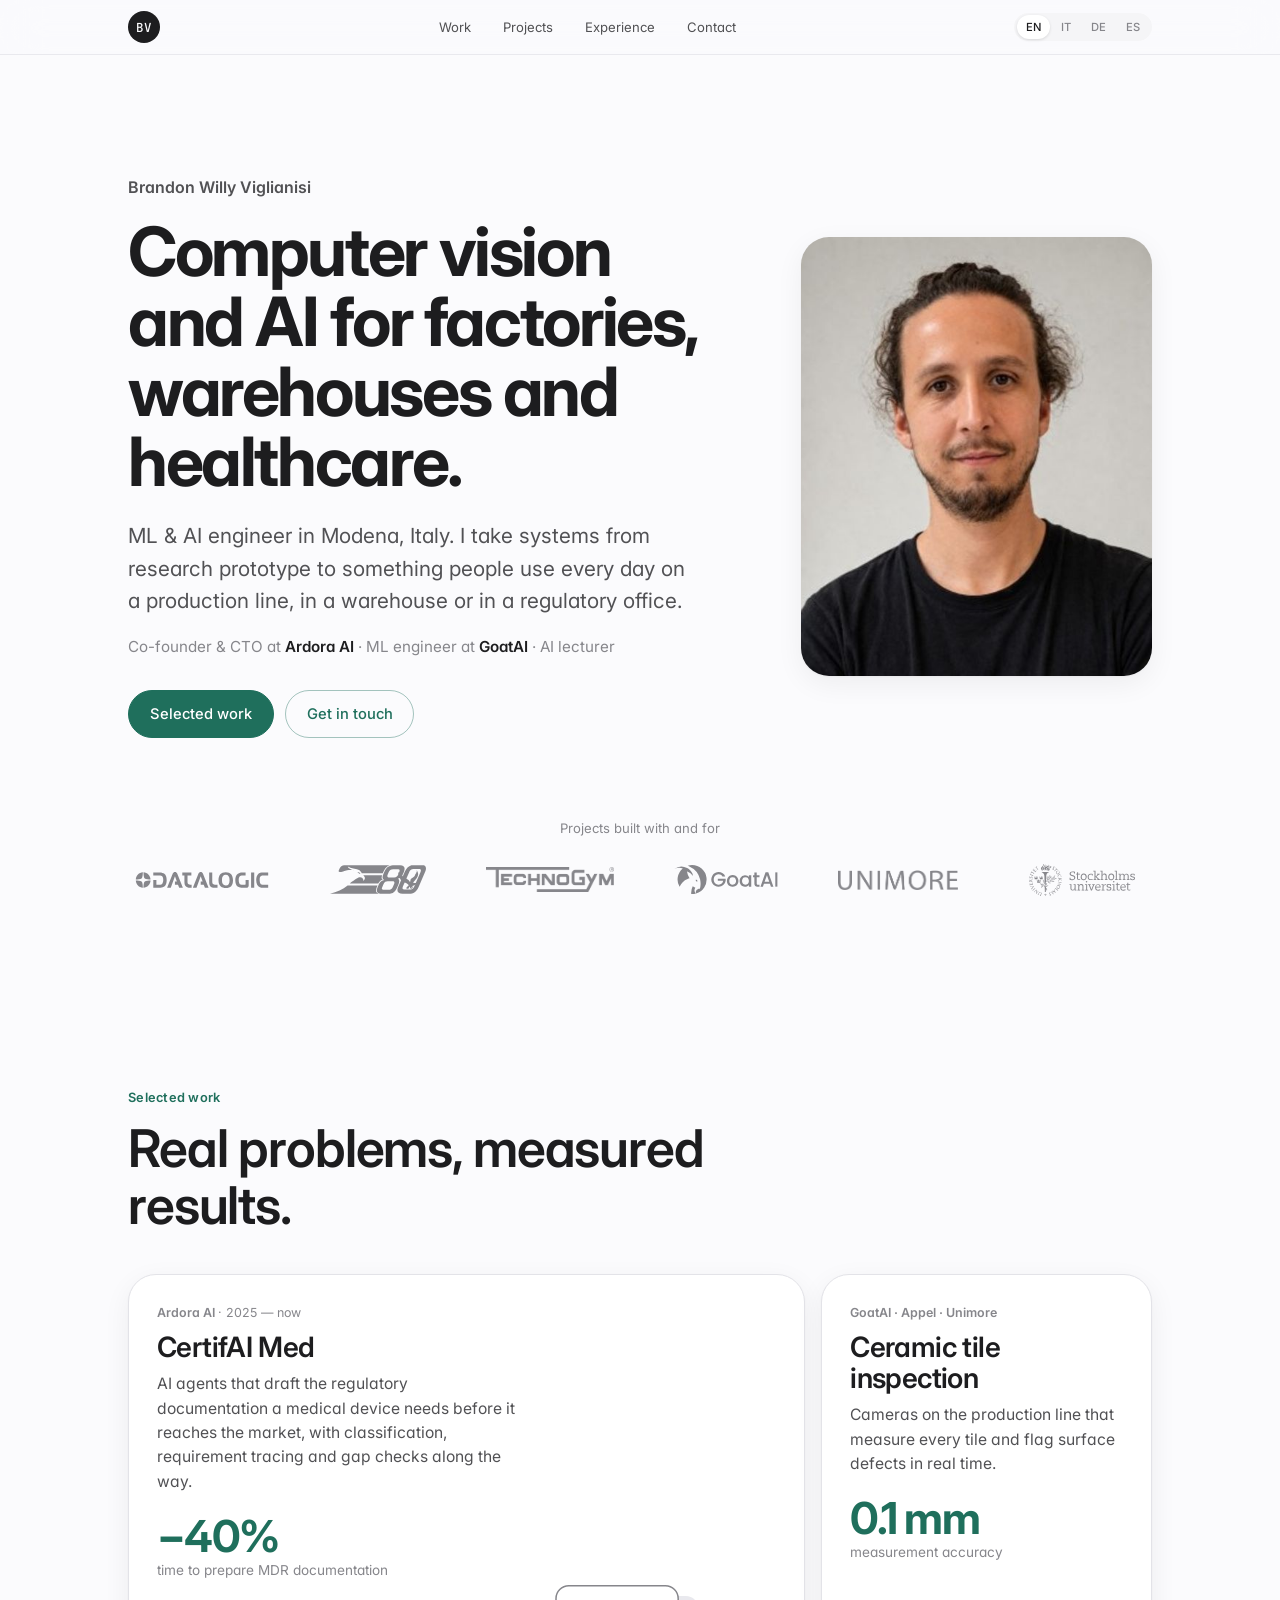
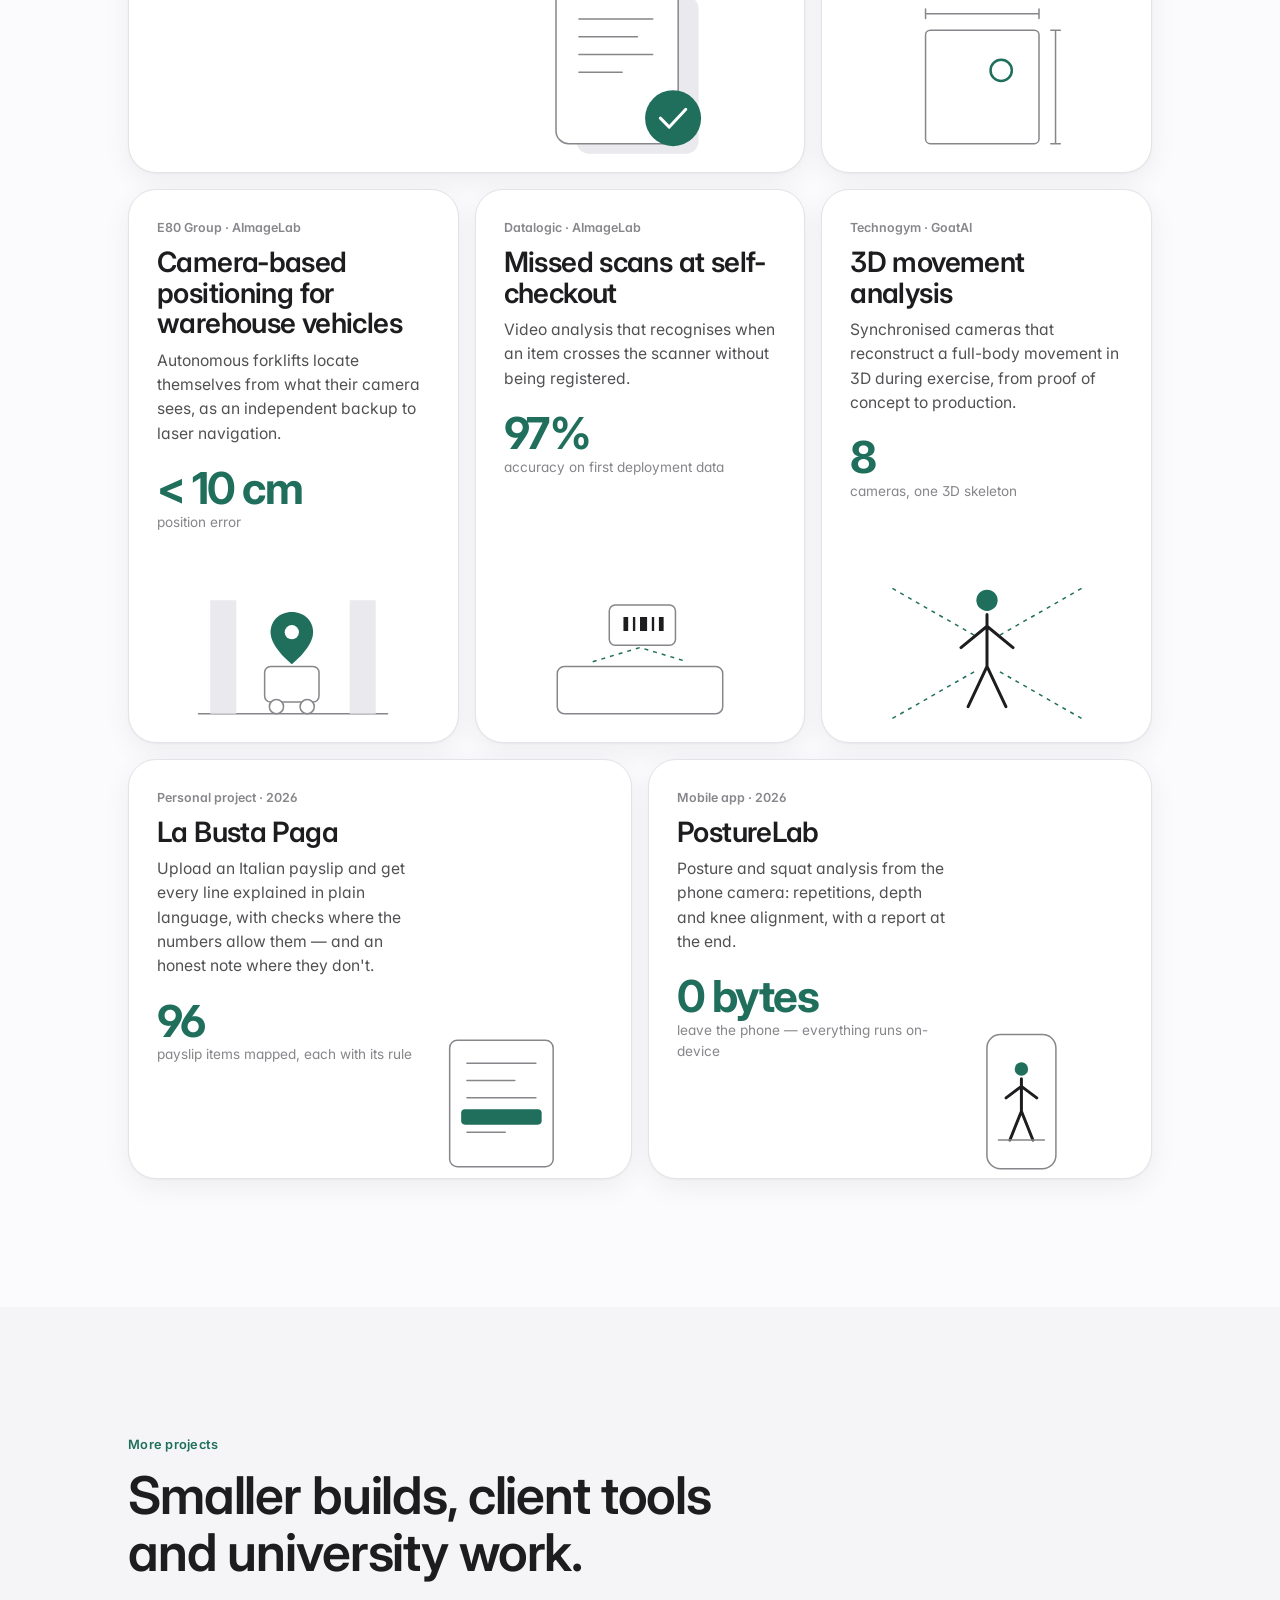
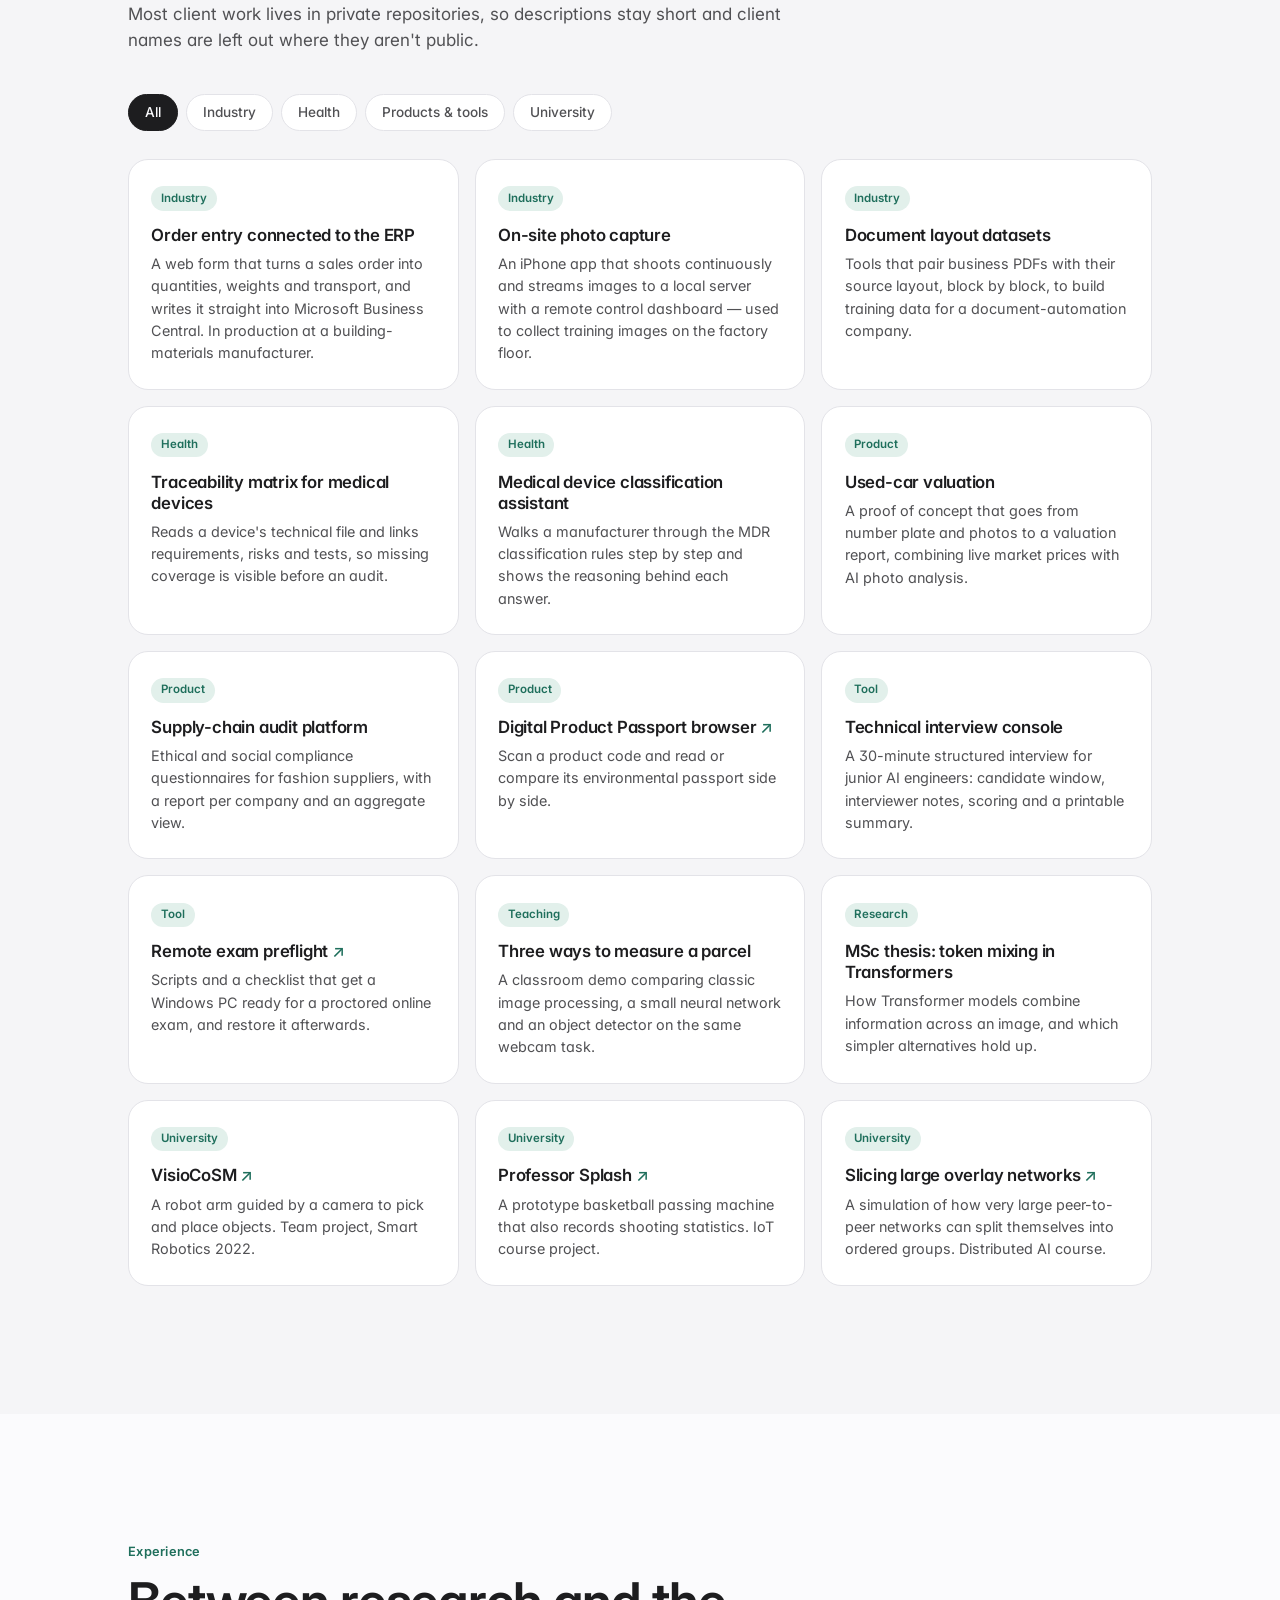
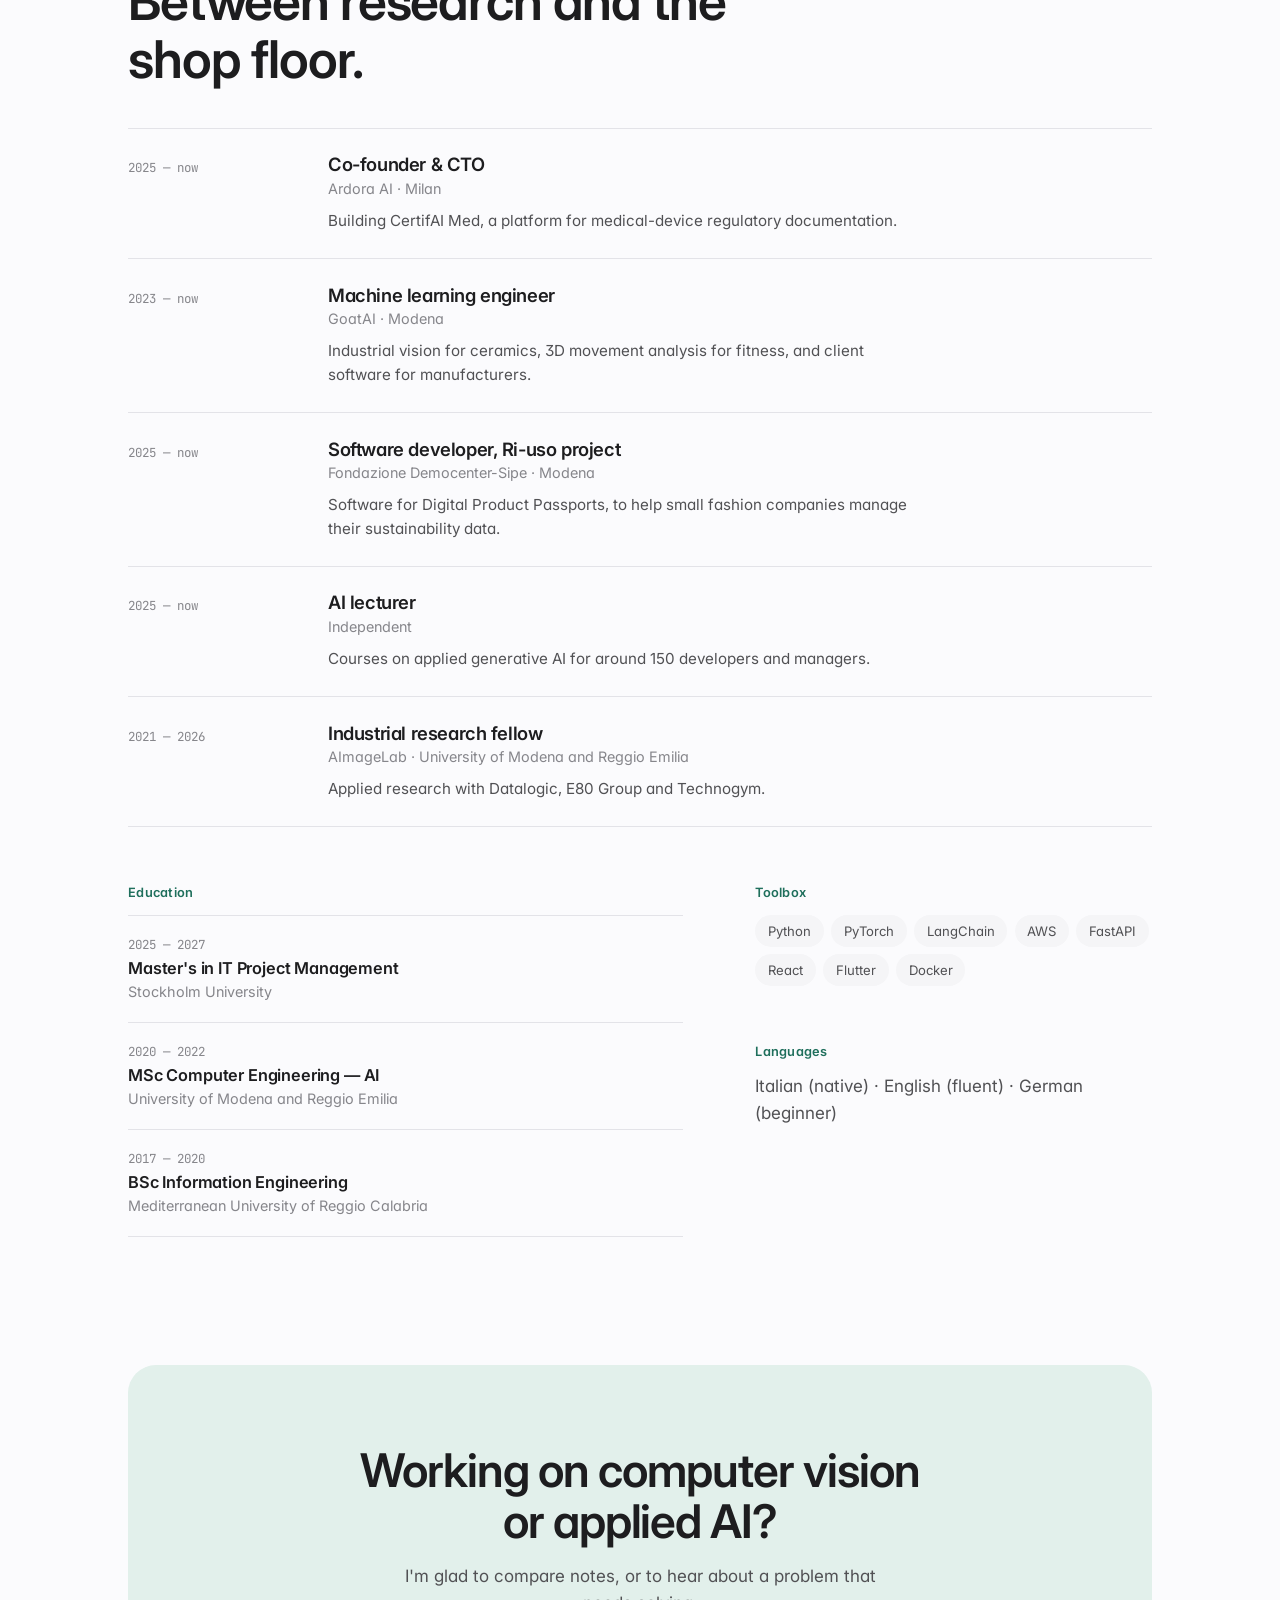
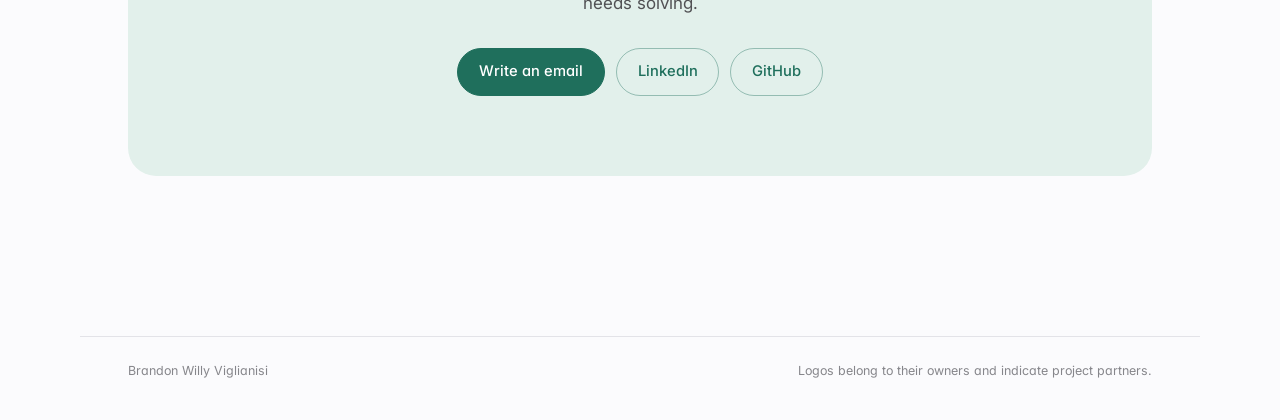
==== commit b473e303: "Allinea il sito a LinkedIn: CTO in Ardora, date Stockholm, progetto Ri-uso" ====
--- a/index.html
+++ b/index.html
@@ -60,7 +60,7 @@
           <p class="eyebrow">Brandon Willy Viglianisi</p>
           <h1 data-i18n="intro.h">Computer vision and AI for factories, warehouses and healthcare.</h1>
           <p class="lede" data-i18n="intro.lede">ML &amp; AI engineer in Modena, Italy. I take systems from research prototype to something people use every day on a production line, in a warehouse or in a regulatory office.</p>
-          <p class="intro-meta" data-i18n="intro.meta">Co-founder at <strong>Ardora AI</strong> · ML engineer at <strong>GoatAI</strong> · AI lecturer</p>
+          <p class="intro-meta" data-i18n="intro.meta">Co-founder &amp; CTO at <strong>Ardora AI</strong> · ML engineer at <strong>GoatAI</strong> · AI lecturer</p>
           <div class="actions">
             <a class="btn" href="#work" data-i18n="intro.cta1">Selected work</a>
             <a class="btn ghost" href="#contact" data-i18n="intro.cta2">Get in touch</a>
@@ -311,7 +311,7 @@
           <li class="reveal">
             <span class="date">2025 — <span data-i18n="now">now</span></span>
             <div>
-              <h3 data-i18n="exp.ardora.role">Co-founder &amp; lead ML engineer</h3>
+              <h3 data-i18n="exp.ardora.role">Co-founder &amp; CTO</h3>
               <p class="org">Ardora AI · <span data-i18n="exp.milan">Milan</span></p>
               <p data-i18n="exp.ardora.p">Building CertifAI Med, a platform for medical-device regulatory documentation.</p>
             </div>
@@ -327,6 +327,14 @@
           <li class="reveal">
             <span class="date">2025 — <span data-i18n="now">now</span></span>
             <div>
+              <h3 data-i18n="exp.riuso.role">Software developer, Ri-uso project</h3>
+              <p class="org">Fondazione Democenter-Sipe · <span data-i18n="exp.modena">Modena</span></p>
+              <p data-i18n="exp.riuso.p">Software for Digital Product Passports, to help small fashion companies manage their sustainability data.</p>
+            </div>
+          </li>
+          <li class="reveal">
+            <span class="date">2025 — <span data-i18n="now">now</span></span>
+            <div>
               <h3 data-i18n="exp.lect.role">AI lecturer</h3>
               <p class="org" data-i18n="exp.lect.org">Independent</p>
               <p data-i18n="exp.lect.p">Courses on applied generative AI for around 150 developers and managers.</p>
@@ -347,7 +355,7 @@
             <p class="label spaced" data-i18n="edu.label">Education</p>
             <ul class="edu">
               <li class="reveal">
-                <span class="date">2025 — 2026</span>
+                <span class="date">2025 — 2027</span>
                 <h3 data-i18n="edu.su.h">Master's in IT Project Management</h3>
                 <p class="org" data-i18n="edu.su.org">Stockholm University</p>
               </li>
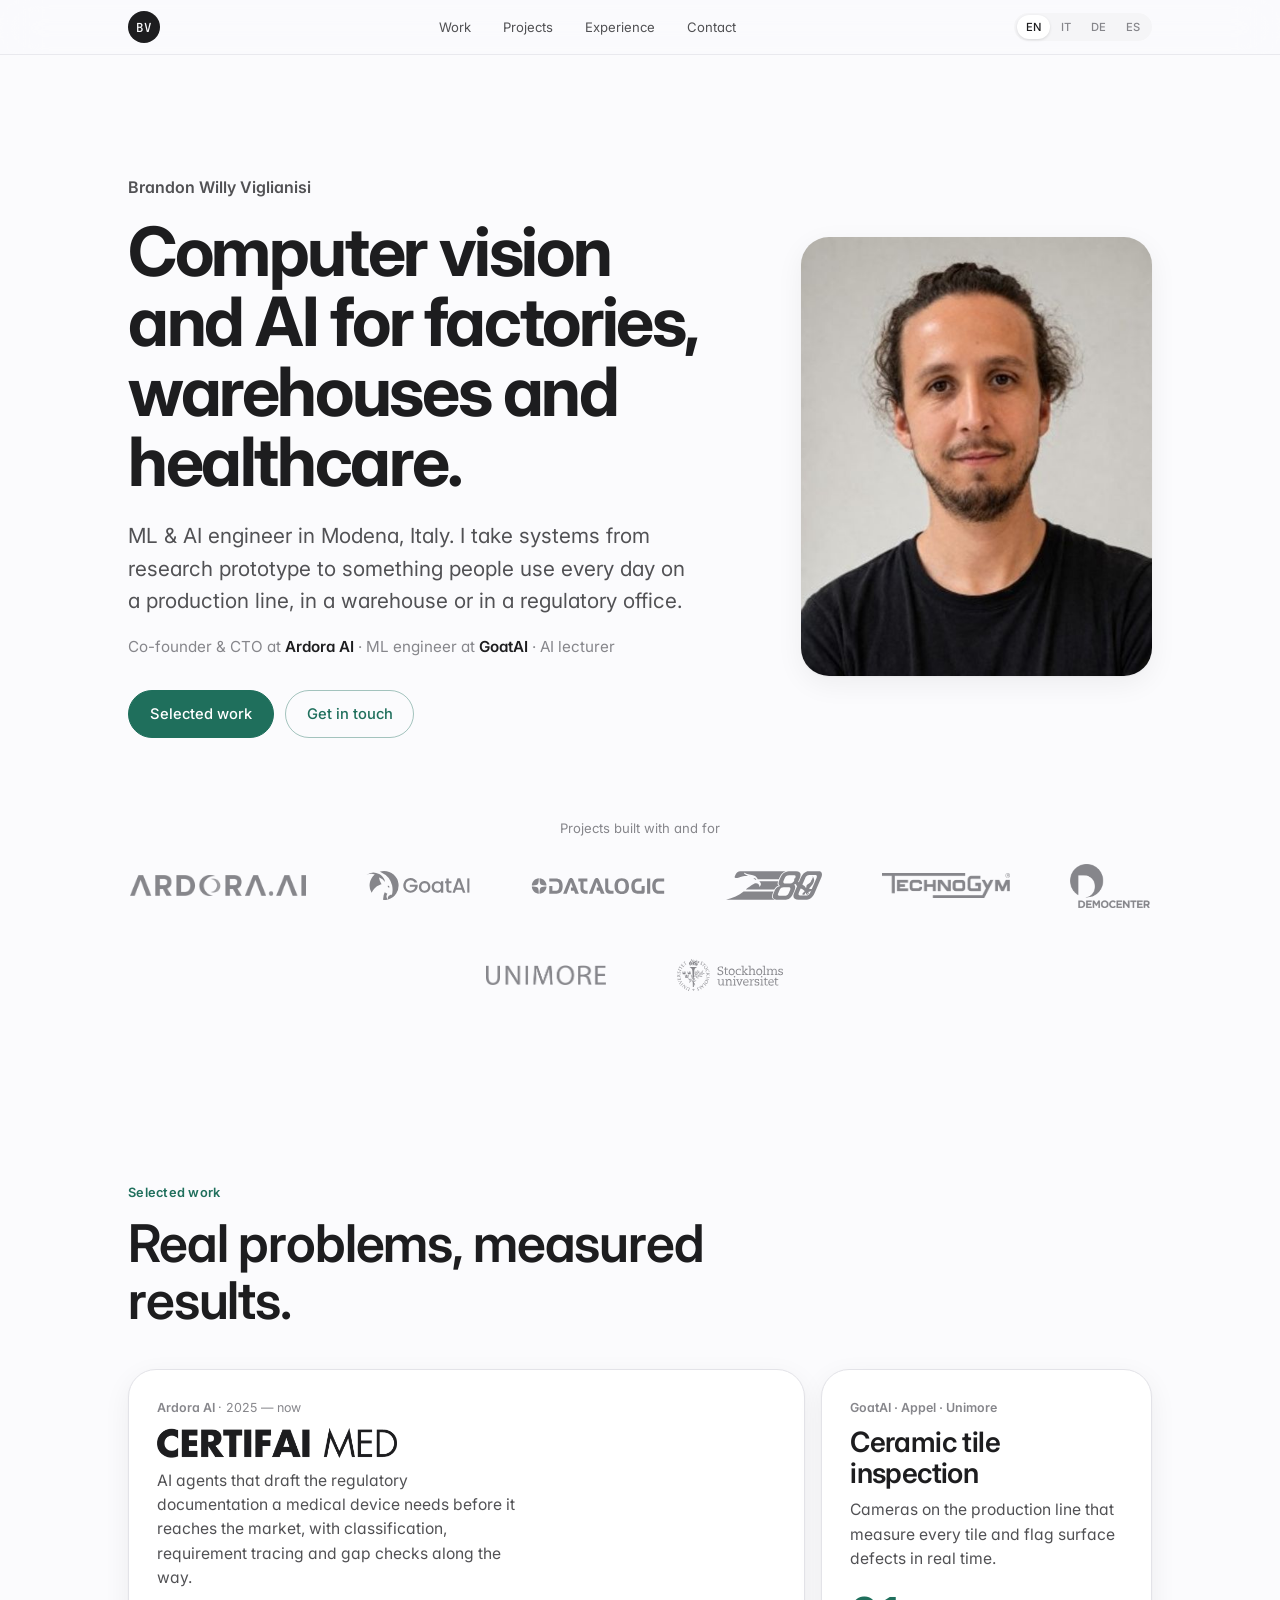
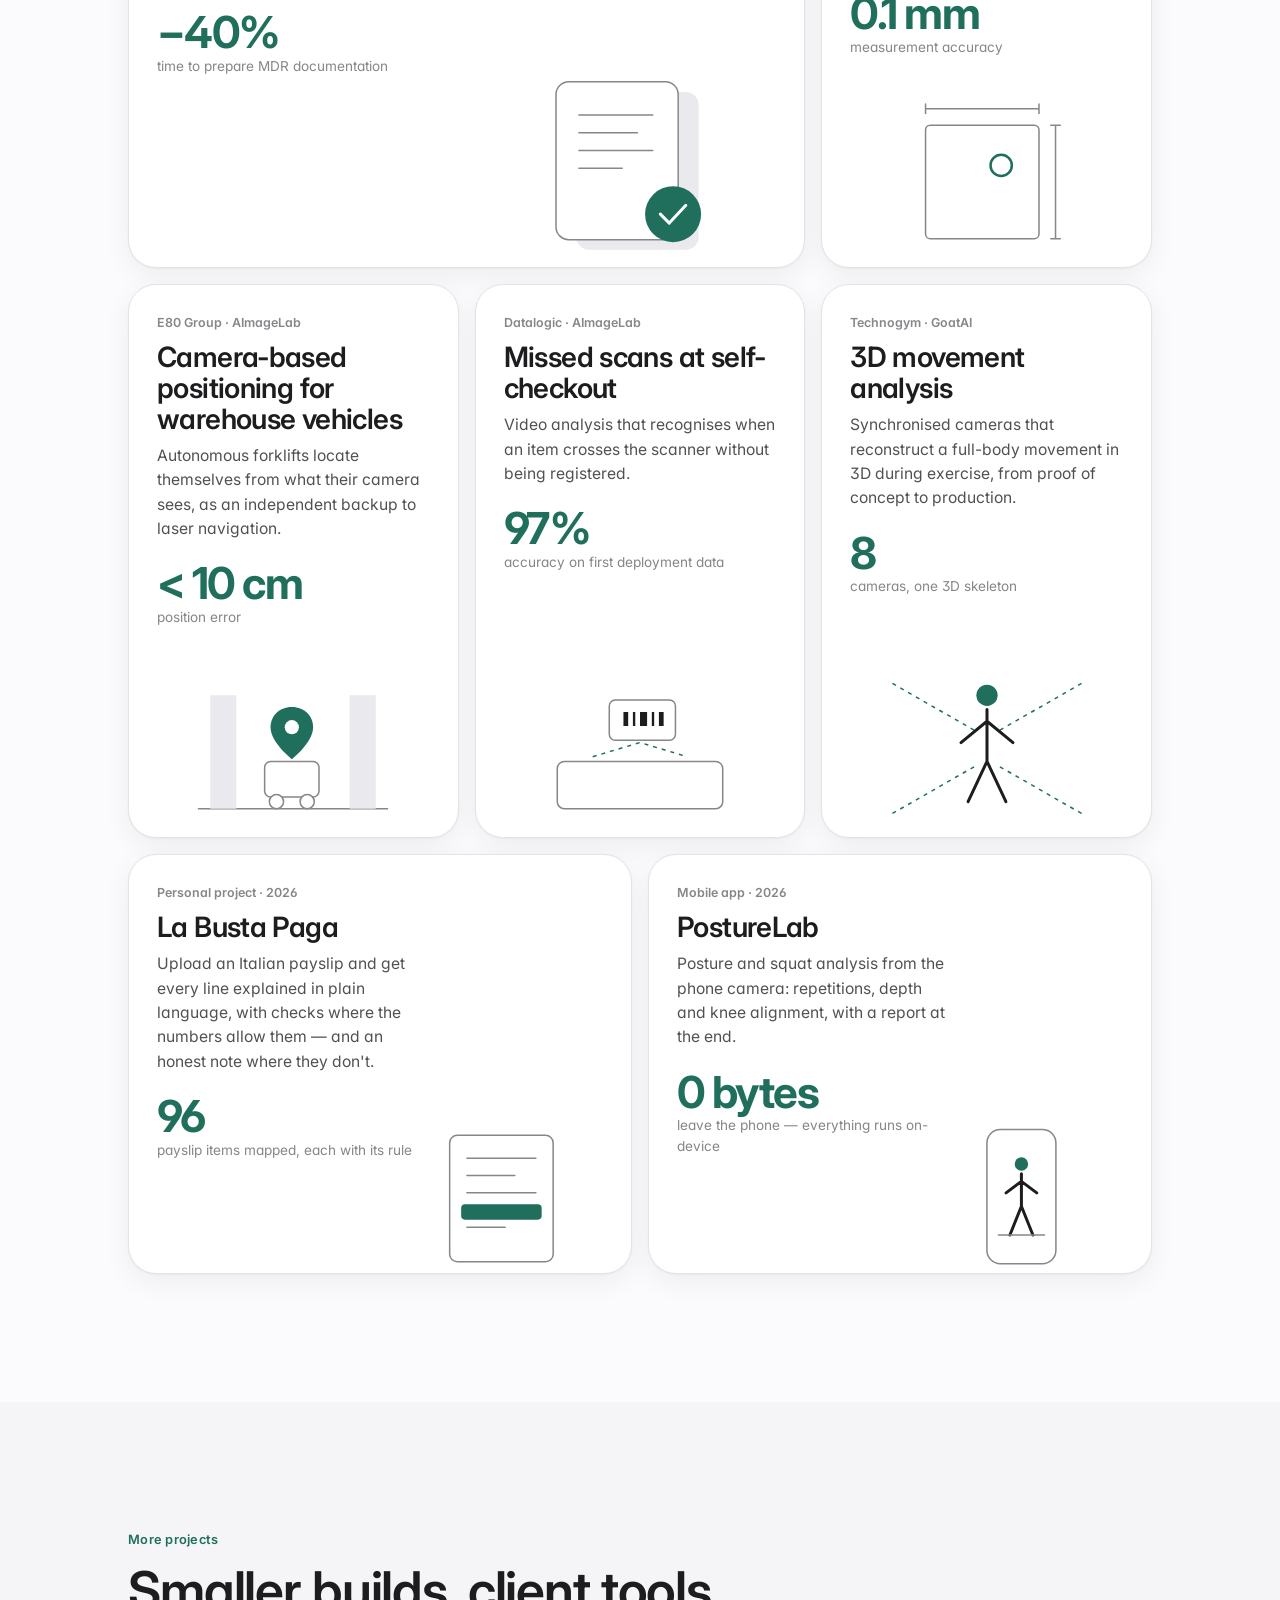
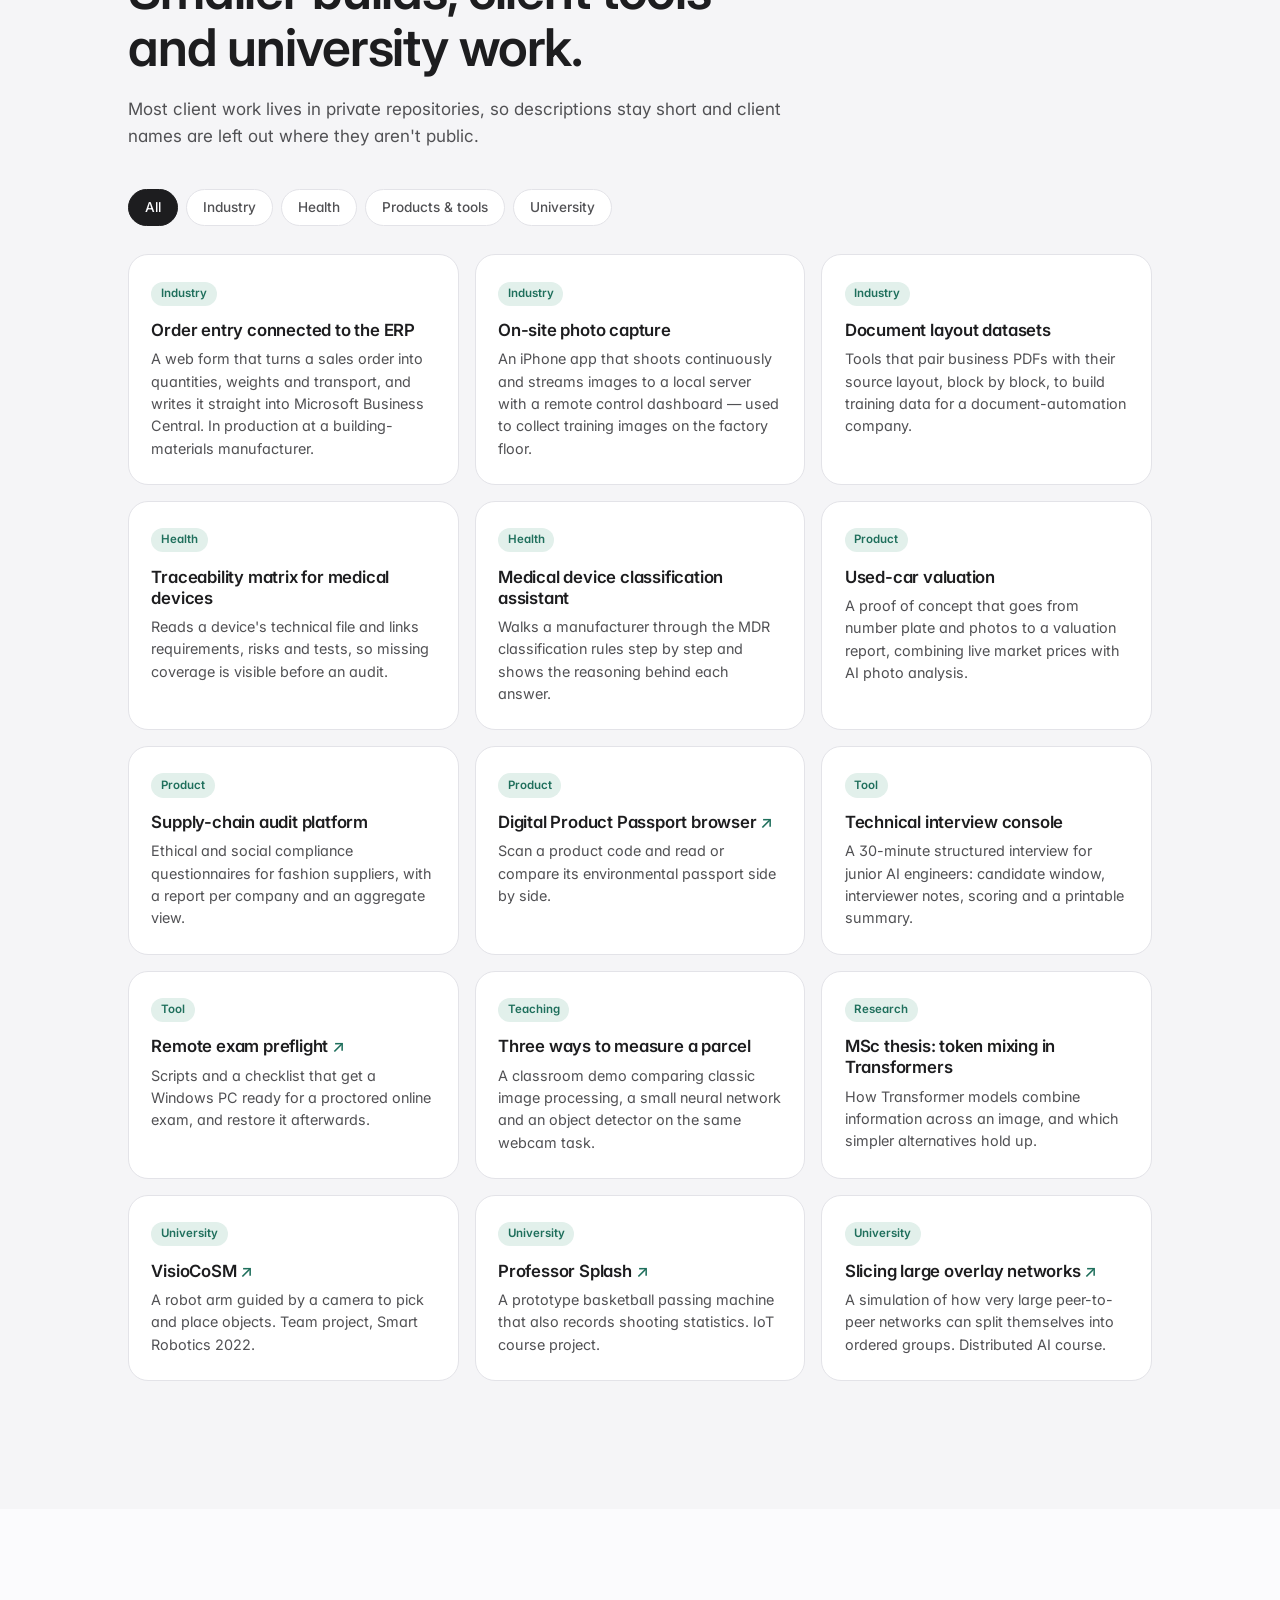
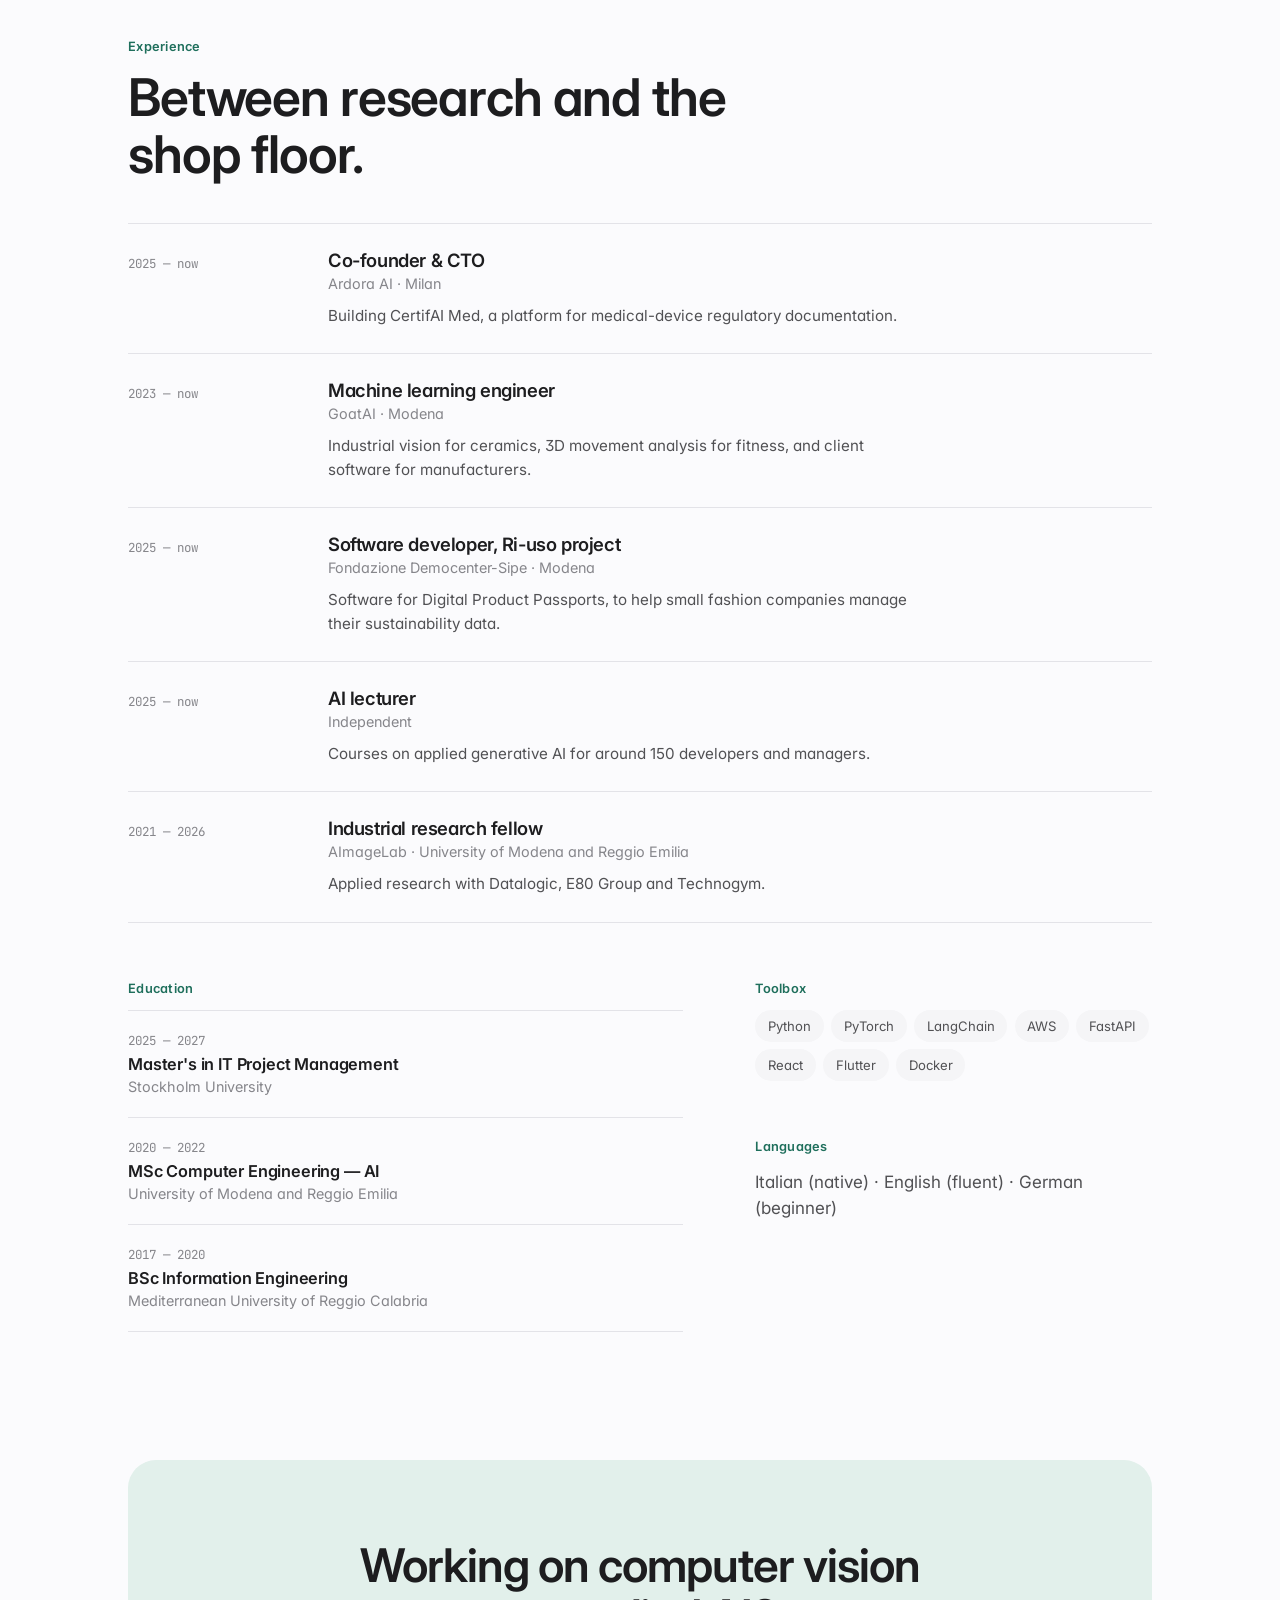
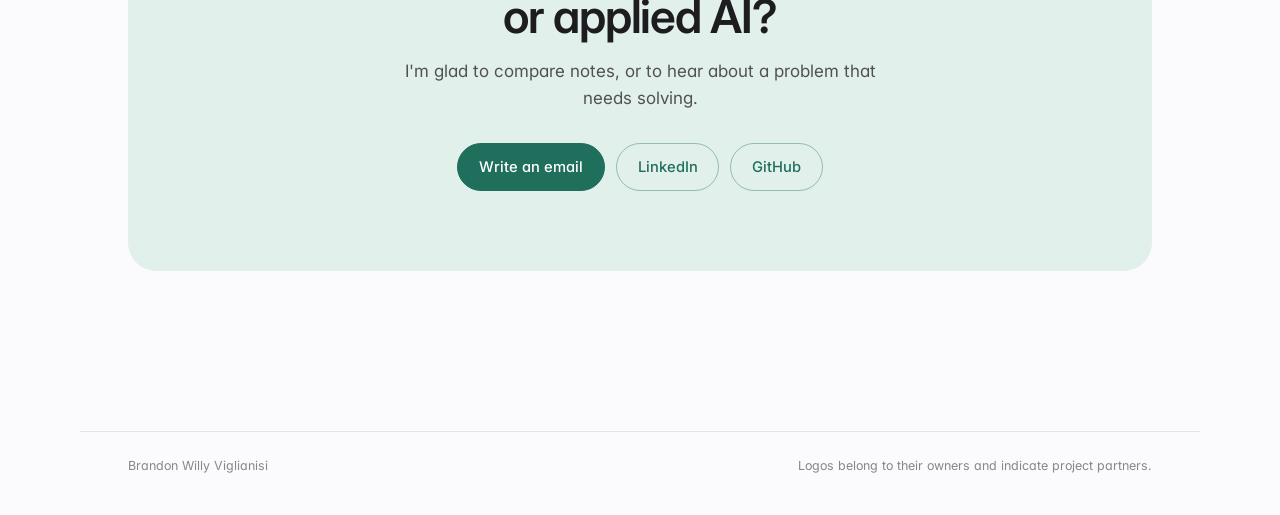
==== commit 93713f84: "Aggiunge i loghi di Ardora AI, CertifAI Med e Democenter-Sipe" ====
--- a/index.html
+++ b/index.html
@@ -78,10 +78,12 @@
       <div class="wrap">
         <p id="logos-label" class="logos-label" data-i18n="logos.label">Projects built with and for</p>
         <ul class="logo-row">
+          <li><span class="logo" style="--w:11rem;-webkit-mask-image:url(assets/img/logos/ardora.png);mask-image:url(assets/img/logos/ardora.png)" role="img" aria-label="Ardora AI"></span></li>
+          <li><span class="logo" style="--w:6.5rem;-webkit-mask-image:url(assets/img/logos/goatai.svg);mask-image:url(assets/img/logos/goatai.svg)" role="img" aria-label="GoatAI"></span></li>
           <li><span class="logo" style="--w:8.5rem;-webkit-mask-image:url(assets/img/logos/datalogic.svg);mask-image:url(assets/img/logos/datalogic.svg)" role="img" aria-label="Datalogic"></span></li>
           <li><span class="logo" style="--w:6rem;-webkit-mask-image:url(assets/img/logos/e80.svg);mask-image:url(assets/img/logos/e80.svg)" role="img" aria-label="E80 Group"></span></li>
           <li><span class="logo" style="--w:8rem;-webkit-mask-image:url(assets/img/logos/technogym.png);mask-image:url(assets/img/logos/technogym.png)" role="img" aria-label="Technogym"></span></li>
-          <li><span class="logo" style="--w:6.5rem;-webkit-mask-image:url(assets/img/logos/goatai.svg);mask-image:url(assets/img/logos/goatai.svg)" role="img" aria-label="GoatAI"></span></li>
+          <li><span class="logo" style="--w:5rem;height:2.75rem;-webkit-mask-image:url(assets/img/logos/democenter.png);mask-image:url(assets/img/logos/democenter.png)" role="img" aria-label="Fondazione Democenter-Sipe"></span></li>
           <li><span class="logo" style="--w:7.5rem;-webkit-mask-image:url(assets/img/logos/unimore.png);mask-image:url(assets/img/logos/unimore.png)" role="img" aria-label="University of Modena and Reggio Emilia"></span></li>
           <li><span class="logo" style="--w:8rem;-webkit-mask-image:url(assets/img/logos/stockholm-university.svg);mask-image:url(assets/img/logos/stockholm-university.svg)" role="img" aria-label="Stockholm University"></span></li>
         </ul>
@@ -99,7 +101,7 @@
           <article class="tile tile-wide reveal">
             <div class="tile-body">
               <p class="tile-org">Ardora AI <span>· 2025 — <span data-i18n="now">now</span></span></p>
-              <h3>CertifAI Med</h3>
+              <h3 class="tile-brand"><span class="brand-mark" style="-webkit-mask-image:url(assets/img/logos/certifai-med.png);mask-image:url(assets/img/logos/certifai-med.png)" aria-hidden="true"></span><span class="sr-only">CertifAI Med</span></h3>
               <p data-i18n="f.certifai.p">AI agents that draft the regulatory documentation a medical device needs before it reaches the market, with classification, requirement tracing and gap checks along the way.</p>
               <p class="stat"><strong>−40%</strong> <span data-i18n="f.certifai.s">time to prepare MDR documentation</span></p>
             </div>
--- a/assets/css/style.css
+++ b/assets/css/style.css
@@ -71,6 +71,11 @@
 ::selection { background: var(--accent-sf); color: var(--ink); }
 :focus-visible { outline: 2px solid var(--accent); outline-offset: 3px; border-radius: 6px; }
 
+.sr-only {
+  position: absolute; width: 1px; height: 1px; padding: 0; margin: -1px;
+  overflow: hidden; clip: rect(0 0 0 0); white-space: nowrap; border: 0;
+}
+
 .skip-link {
   position: absolute; left: -9999px; top: 0;
   padding: .6rem 1rem; background: var(--accent); color: var(--on-accent);
@@ -281,6 +286,16 @@
 }
 .tile:hover { transform: translateY(-3px); }
 .tile-wide { grid-column: span 4; }
+
+.tile-brand { margin-bottom: .9rem; }
+.brand-mark {
+  display: block;
+  width: min(15rem, 100%); height: 2rem;
+  background: var(--ink);
+  -webkit-mask-position: left center; mask-position: left center;
+  -webkit-mask-size: contain; mask-size: contain;
+  -webkit-mask-repeat: no-repeat; mask-repeat: no-repeat;
+}
 .tile-half { grid-column: span 3; }
 
 .tile-org {
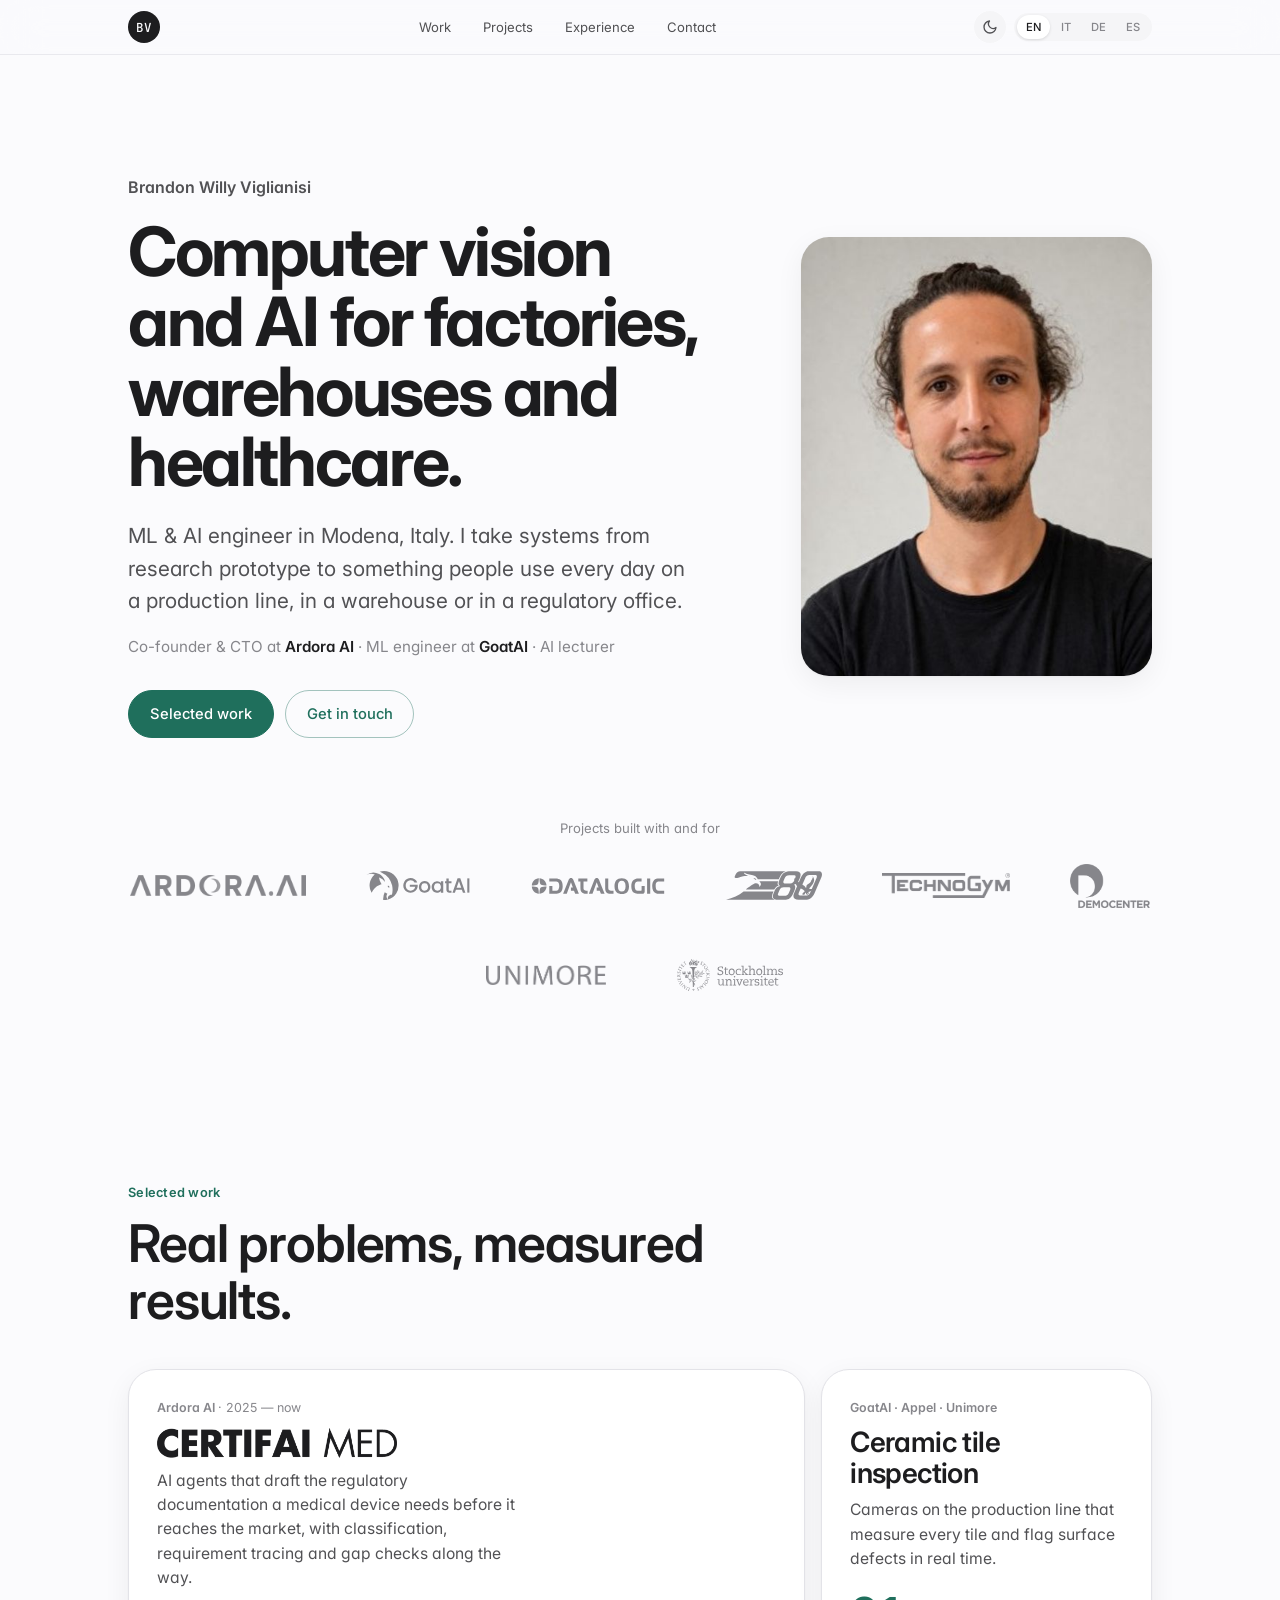
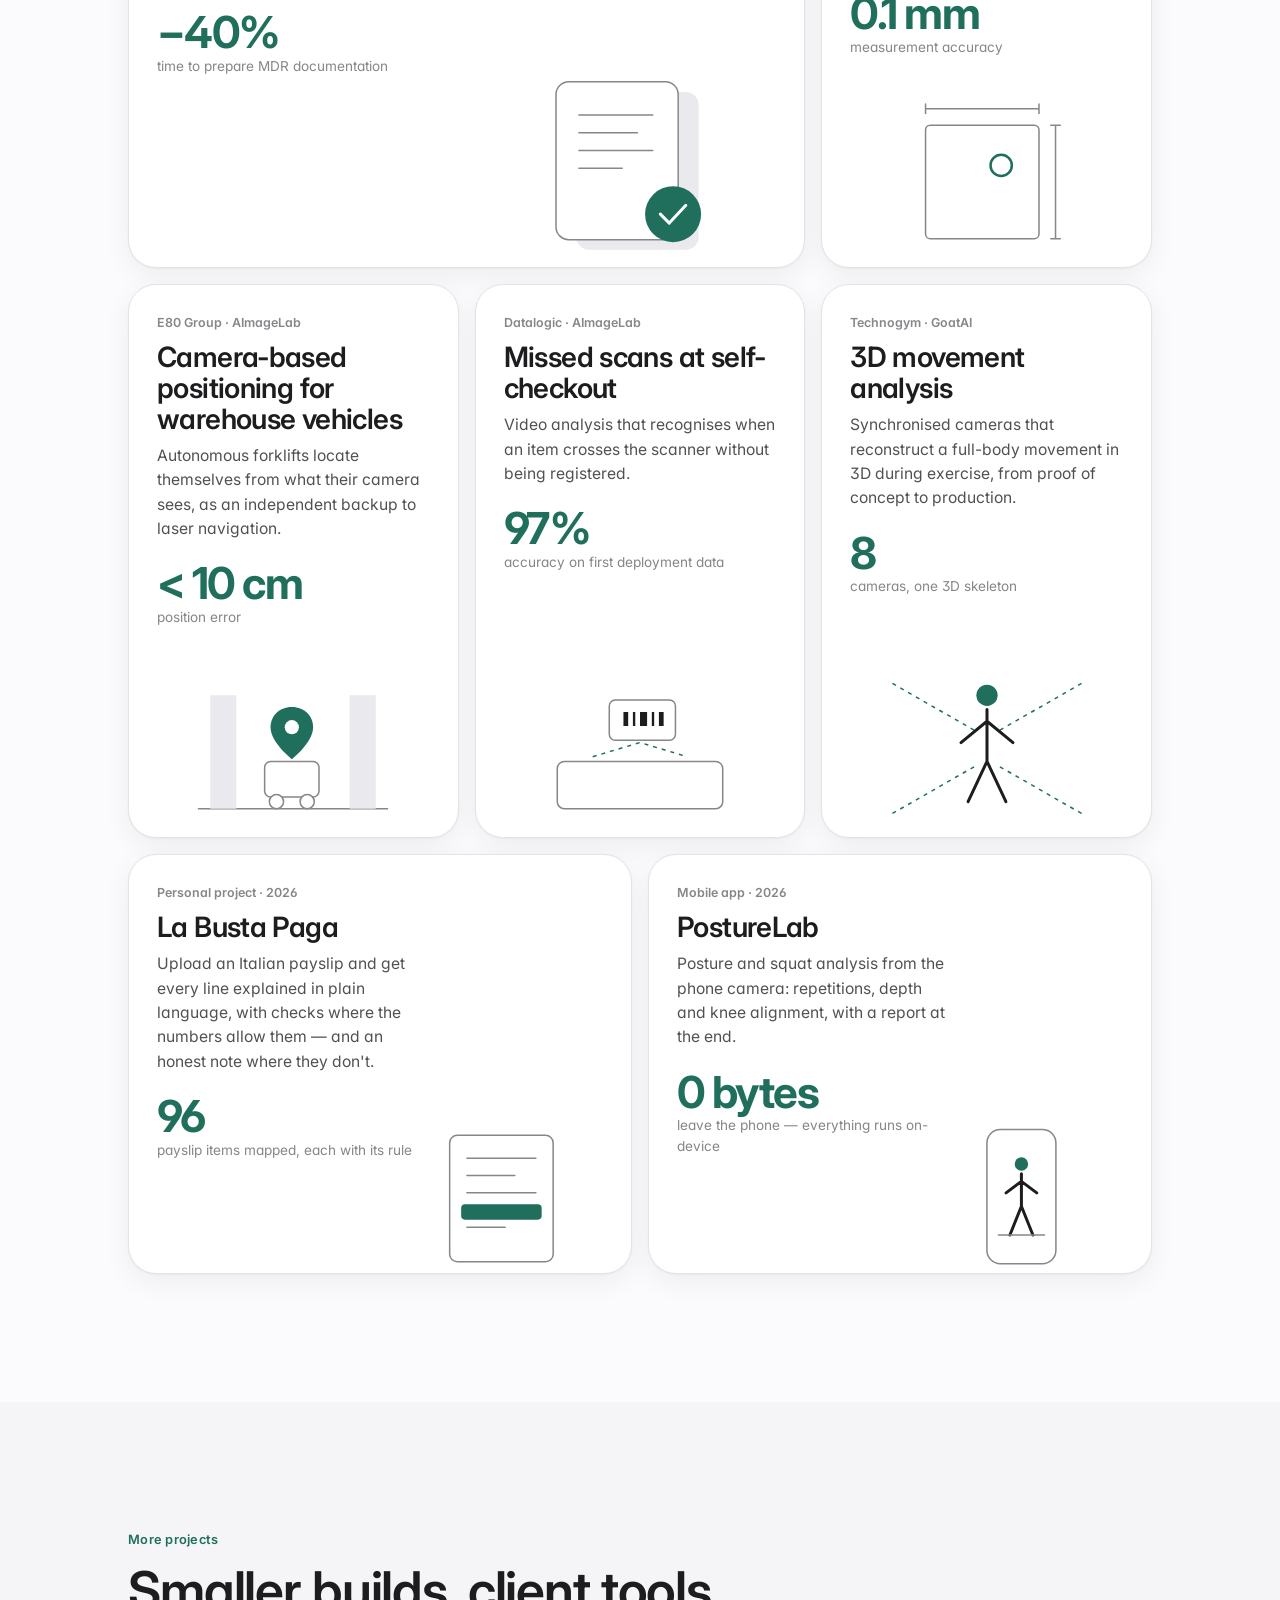
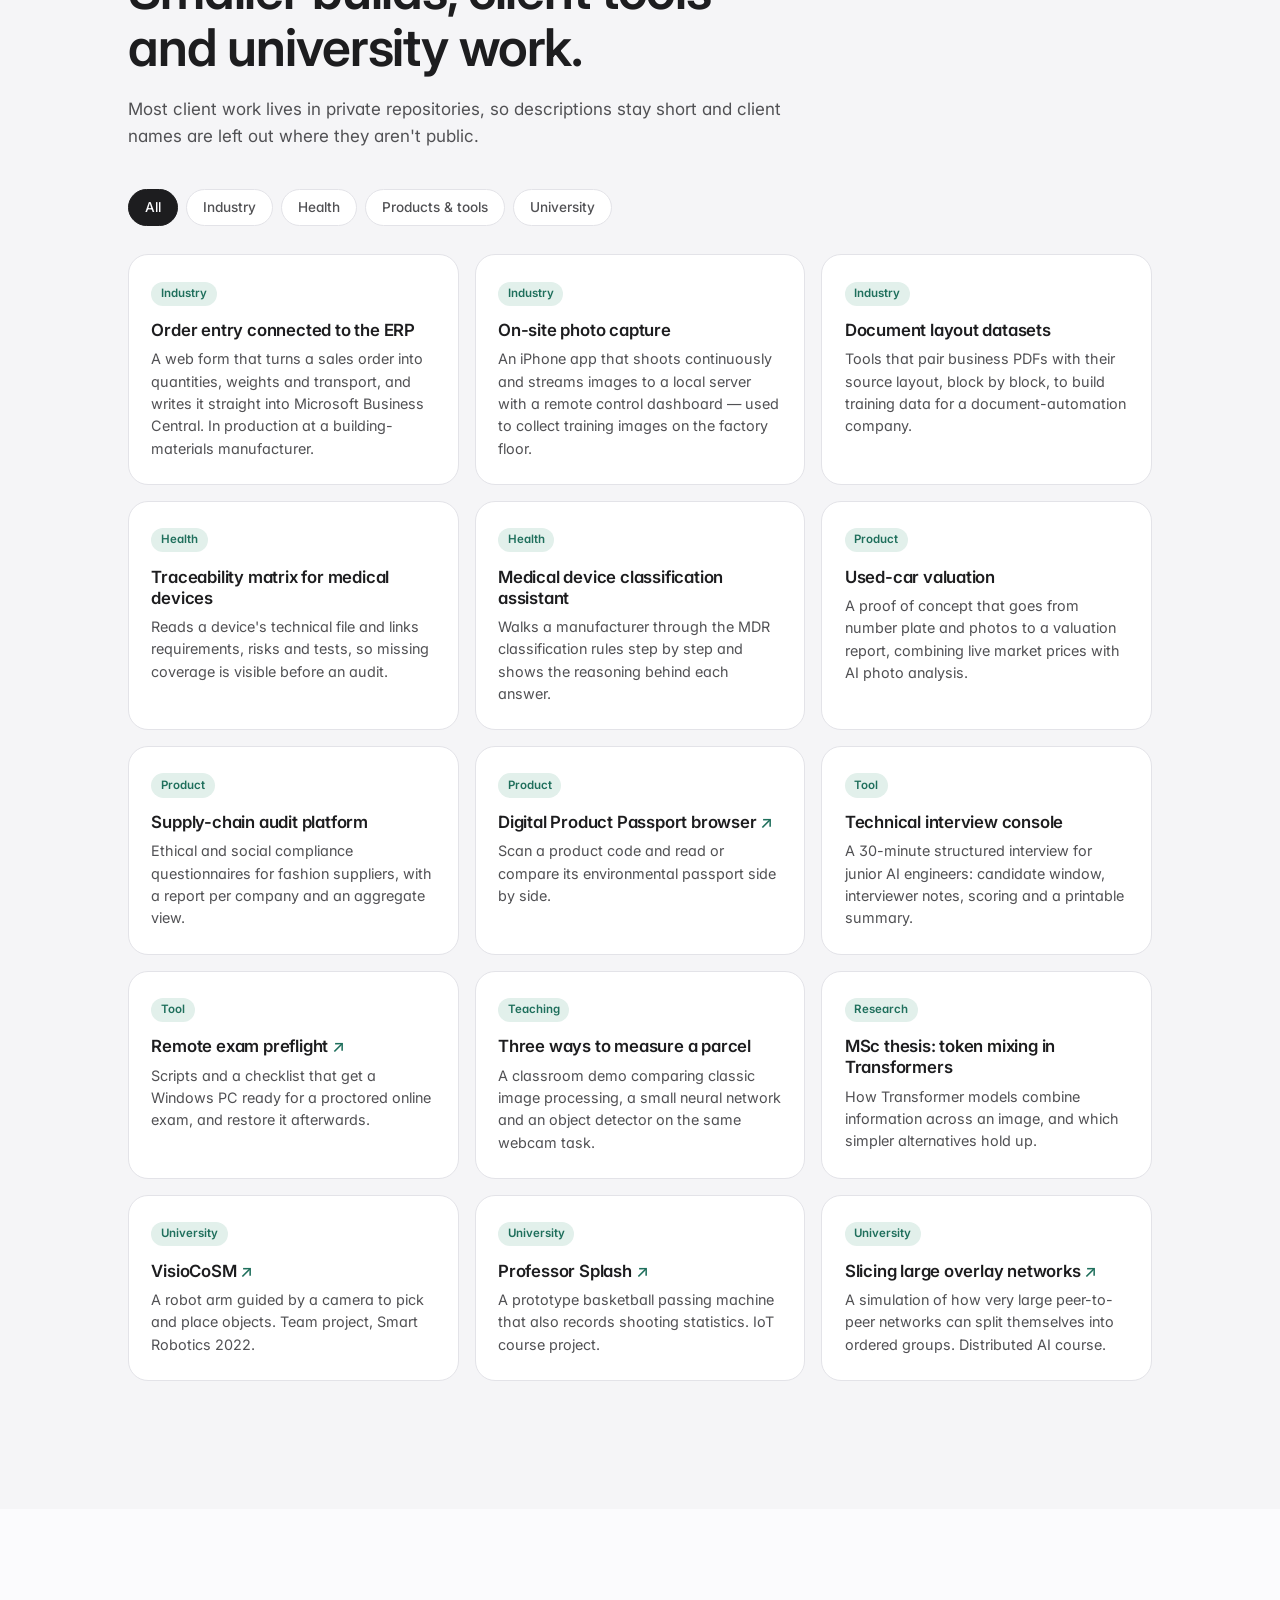
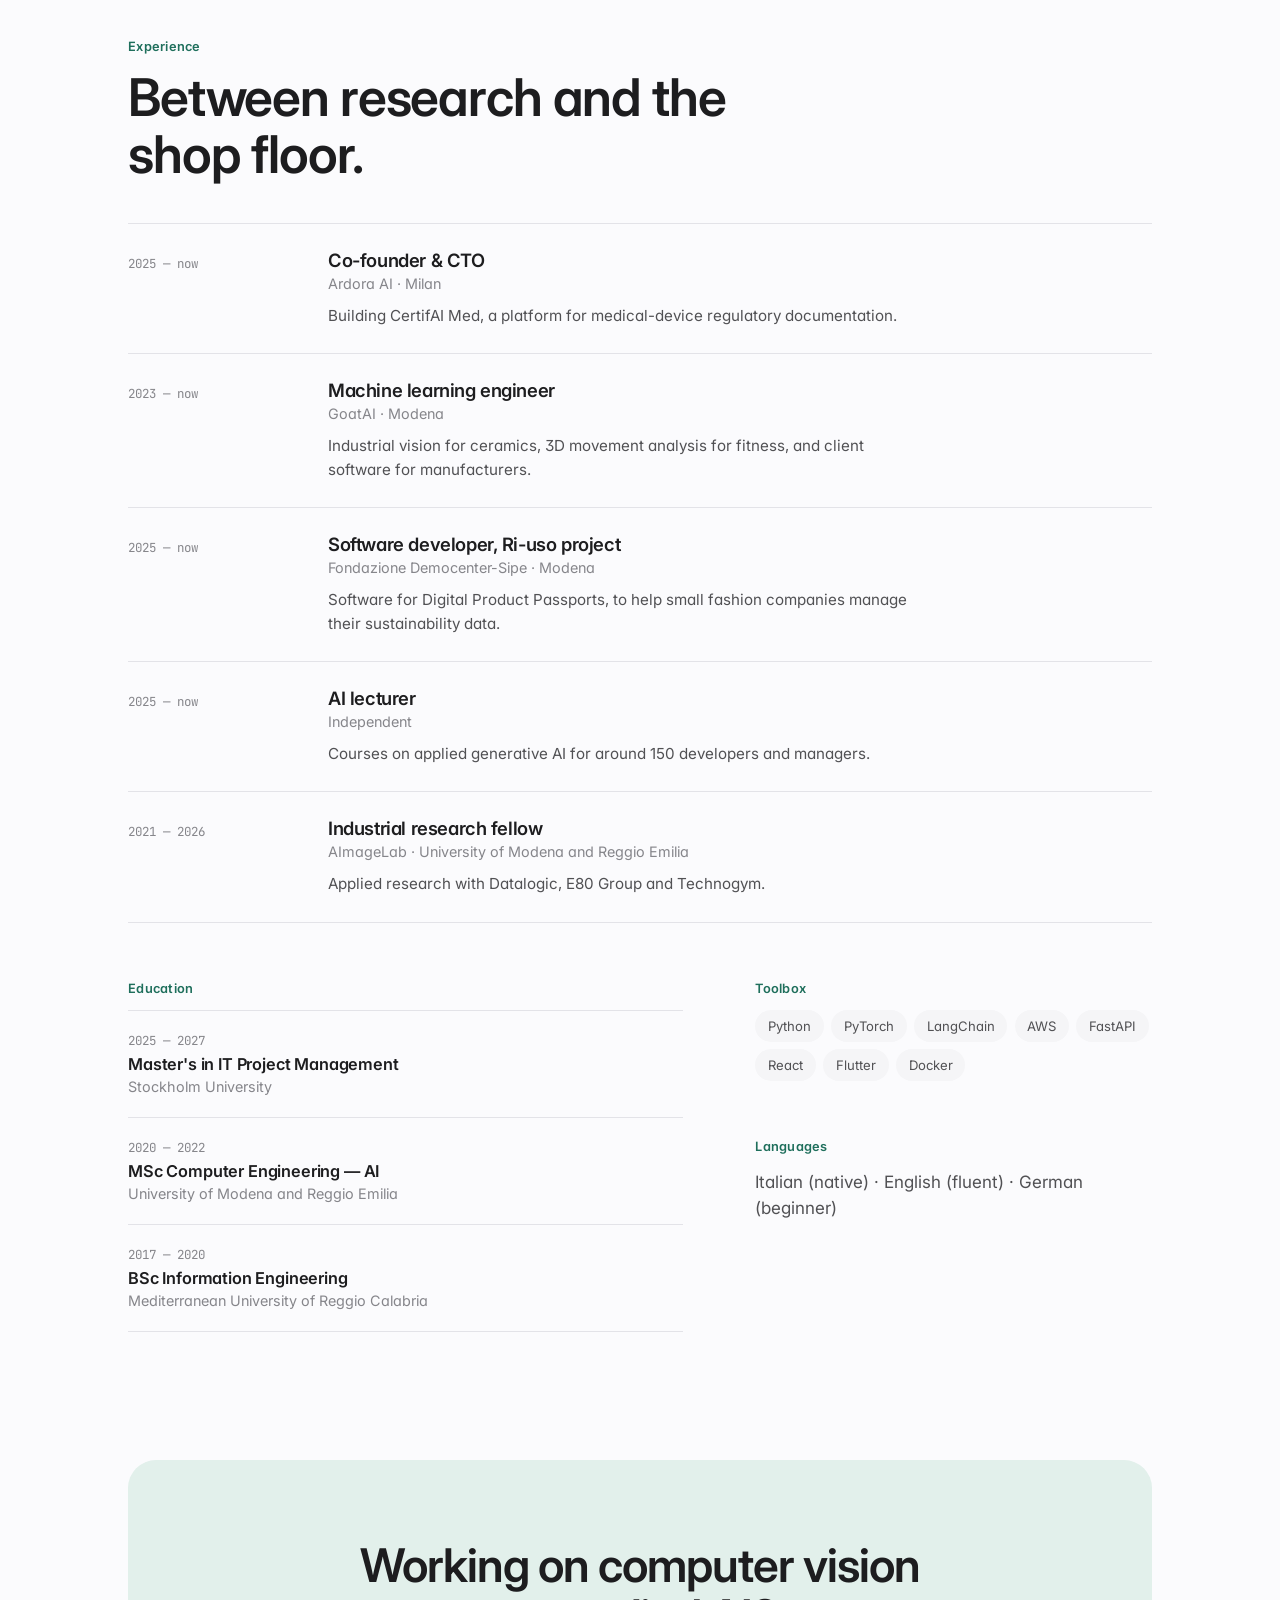
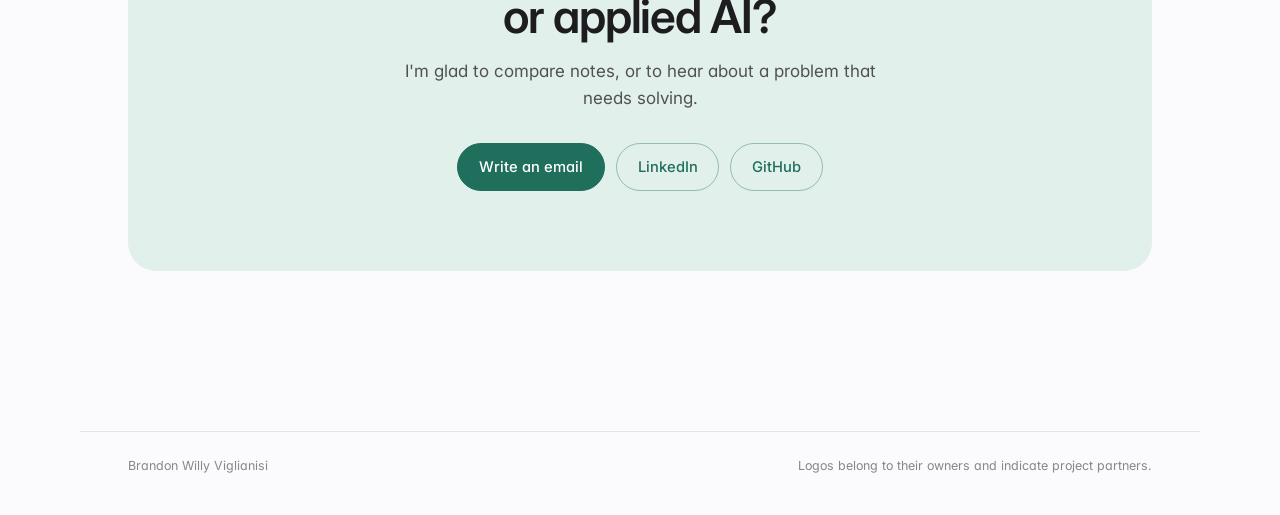
==== commit 771c6c12: "Aggiunge il pulsante per il tema chiaro/scuro" ====
--- a/index.html
+++ b/index.html
@@ -27,6 +27,10 @@
   <link href="https://fonts.googleapis.com/css2?family=Inter:opsz,wght@14..32,400..700&family=JetBrains+Mono:wght@400;500&display=swap" rel="stylesheet">
 
   <link href="assets/css/style.css" rel="stylesheet">
+  <script>
+    /* Apply a remembered theme before first paint, so there is no flash. */
+    try { var t = localStorage.getItem('theme'); if (t === 'light' || t === 'dark') document.documentElement.setAttribute('data-theme', t); } catch (e) {}
+  </script>
 </head>
 
 <body>
@@ -42,11 +46,17 @@
         <a href="#experience" data-i18n="nav.experience">Experience</a>
         <a href="#contact" data-i18n="nav.contact">Contact</a>
       </nav>
+      <div class="tools">
+      <button type="button" class="theme" aria-pressed="false" data-i18n-label="theme.label" aria-label="Dark mode">
+        <svg class="i-moon" viewBox="0 0 24 24" fill="none" stroke="currentColor" stroke-width="2" stroke-linecap="round" stroke-linejoin="round" aria-hidden="true"><path d="M21 12.8A9 9 0 1 1 11.2 3a7 7 0 0 0 9.8 9.8z"/></svg>
+        <svg class="i-sun" viewBox="0 0 24 24" fill="none" stroke="currentColor" stroke-width="2" stroke-linecap="round" stroke-linejoin="round" aria-hidden="true"><circle cx="12" cy="12" r="4"/><path d="M12 2v2M12 20v2M4.9 4.9l1.4 1.4M17.7 17.7l1.4 1.4M2 12h2M20 12h2M4.9 19.1l1.4-1.4M17.7 6.3l1.4-1.4"/></svg>
+      </button>
       <div class="lang" role="group" data-i18n-label="lang.label" aria-label="Language">
         <button type="button" data-lang="en" aria-pressed="true">EN</button>
         <button type="button" data-lang="it" aria-pressed="false">IT</button>
         <button type="button" data-lang="de" aria-pressed="false">DE</button>
         <button type="button" data-lang="es" aria-pressed="false">ES</button>
+      </div>
       </div>
     </div>
   </header>
--- a/assets/css/style.css
+++ b/assets/css/style.css
@@ -1,5 +1,5 @@
 /* Brandon Willy Viglianisi — personal site
-   Hand-written, no framework. Light and dark follow the system.
+   Hand-written, no framework. Light and dark follow the system, with a manual toggle.
    References: Apple HIG (type-led hierarchy, generous space, content first) and
    Material 3 (tonal surfaces, rounded containers, clear colour roles). */
 
@@ -24,10 +24,12 @@
   --pad: clamp(1rem, 5vw, 3rem);
   --r-lg: 28px;
   --r-md: 20px;
-}
-
+  color-scheme: light;
+}
+
+/* Dark: follows the system unless the visitor picked a theme with the toggle. */
 @media (prefers-color-scheme: dark) {
-  :root {
+  :root:not([data-theme="light"]) {
     --bg:         #000000;
     --bg-alt:     #0d0d0e;
     --surface:    #161618;
@@ -40,7 +42,23 @@
     --on-accent:  #04201a;
     --art-fill:   #232327;
     --shadow:     none;
+    color-scheme: dark;
   }
+}
+:root[data-theme="dark"] {
+  --bg:     #000000;
+  --bg-alt:   #0d0d0e;
+  --surface:  #161618;
+  --ink:    #f5f5f7;
+  --ink-soft:   #b4b4ba;
+  --ink-faint:  #86868b;
+  --line:     #2a2a2d;
+  --accent:   #7fd1b9;
+  --accent-sf:  #12302a;
+  --on-accent:  #04201a;
+  --art-fill:   #232327;
+  --shadow:   none;
+  color-scheme: dark;
 }
 
 *, *::before, *::after { box-sizing: border-box; }
@@ -131,6 +149,29 @@
 }
 .lang button:hover { color: var(--ink); }
 .lang button.on { color: var(--ink); background: var(--surface); box-shadow: 0 1px 3px rgb(0 0 0 / .12); }
+
+.tools { display: flex; align-items: center; gap: .5rem; }
+
+.theme {
+  display: grid; place-items: center;
+  width: 2rem; height: 2rem;
+  padding: 0;
+  color: var(--ink-soft);
+  background: var(--bg-alt);
+  border: 0; border-radius: 50%;
+  cursor: pointer;
+  transition: color .2s, background .2s;
+}
+.theme:hover { color: var(--ink); }
+.theme svg { width: 1rem; height: 1rem; }
+.theme .i-sun { display: none; }
+:root[data-theme="dark"] .theme .i-sun { display: block; }
+:root[data-theme="dark"] .theme .i-moon { display: none; }
+@media (prefers-color-scheme: dark) {
+  :root:not([data-theme="light"]) .theme .i-sun { display: block; }
+  :root:not([data-theme="light"]) .theme .i-moon { display: none; }
+}
+html:not(.js) .theme { display: none; }
 
 /* Without JS there is nothing to switch to: English is the page itself. */
 html:not(.js-i18n) .lang { display: none; }
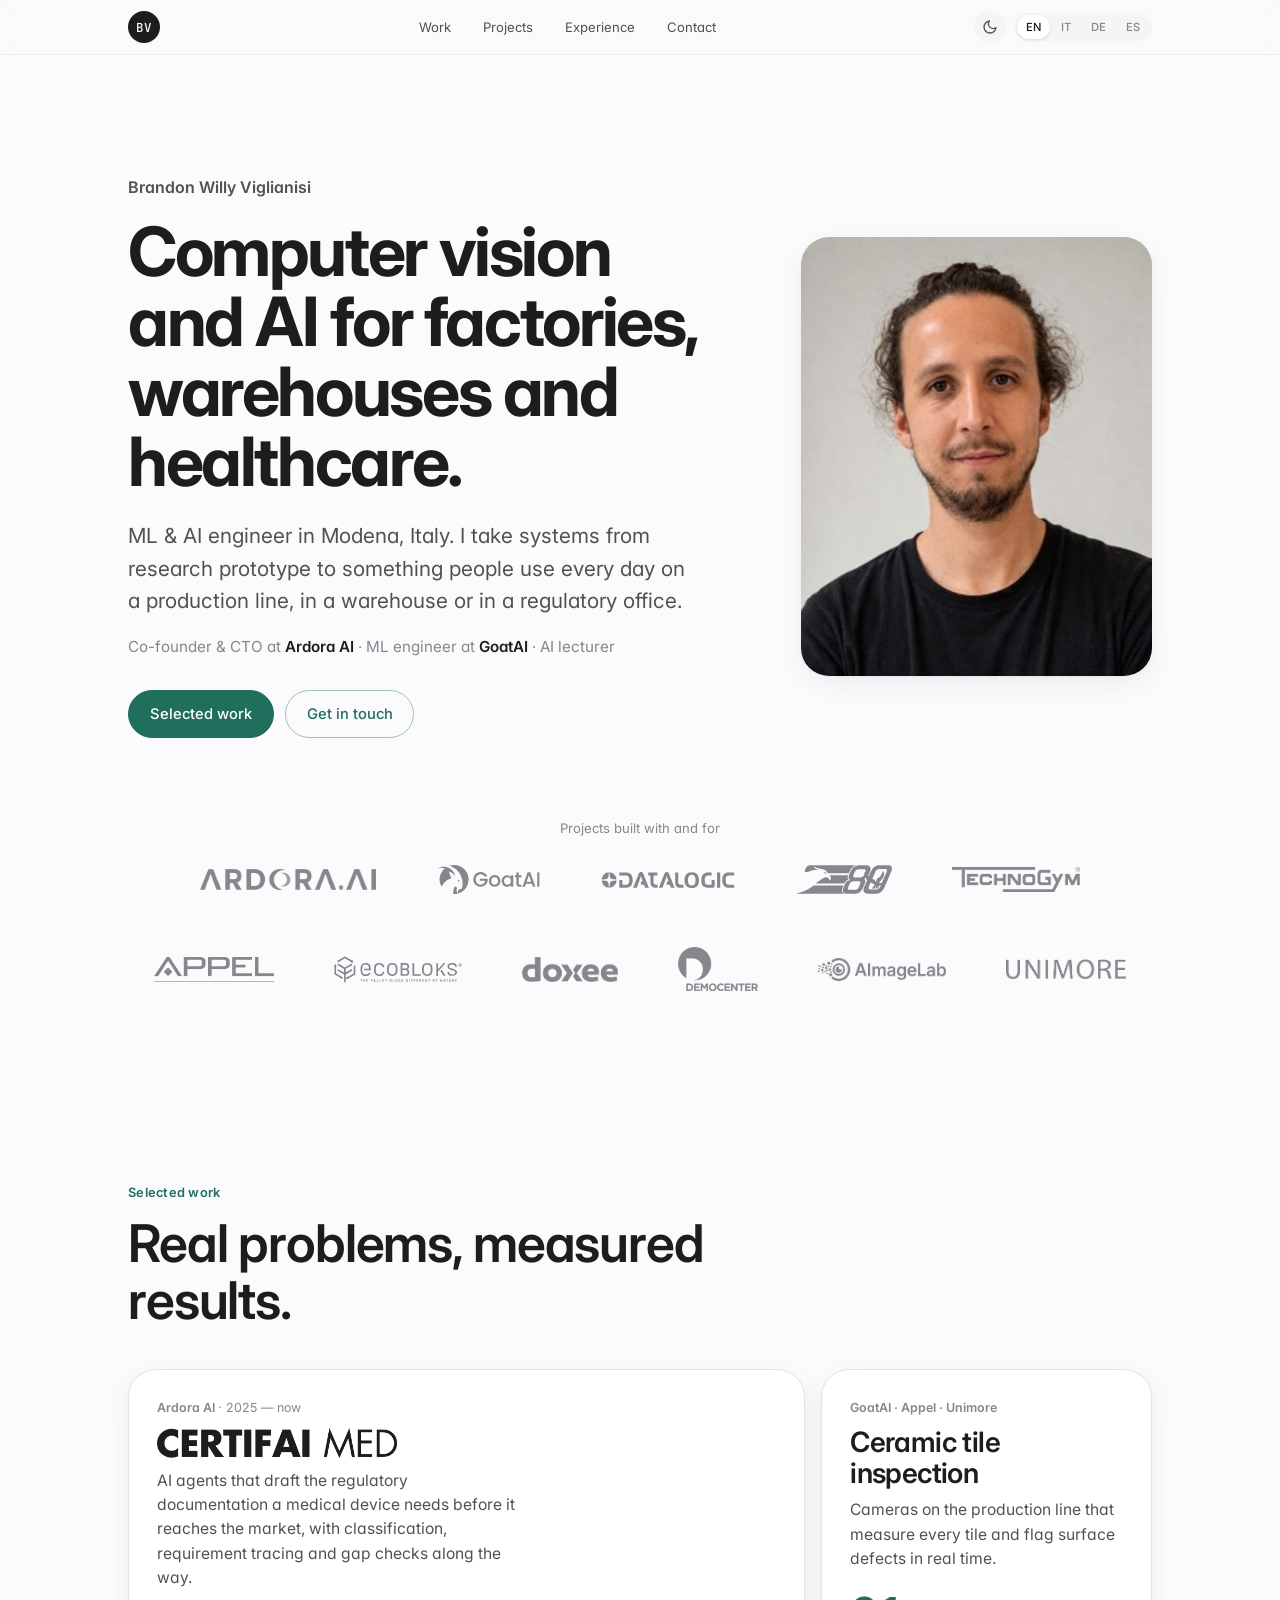
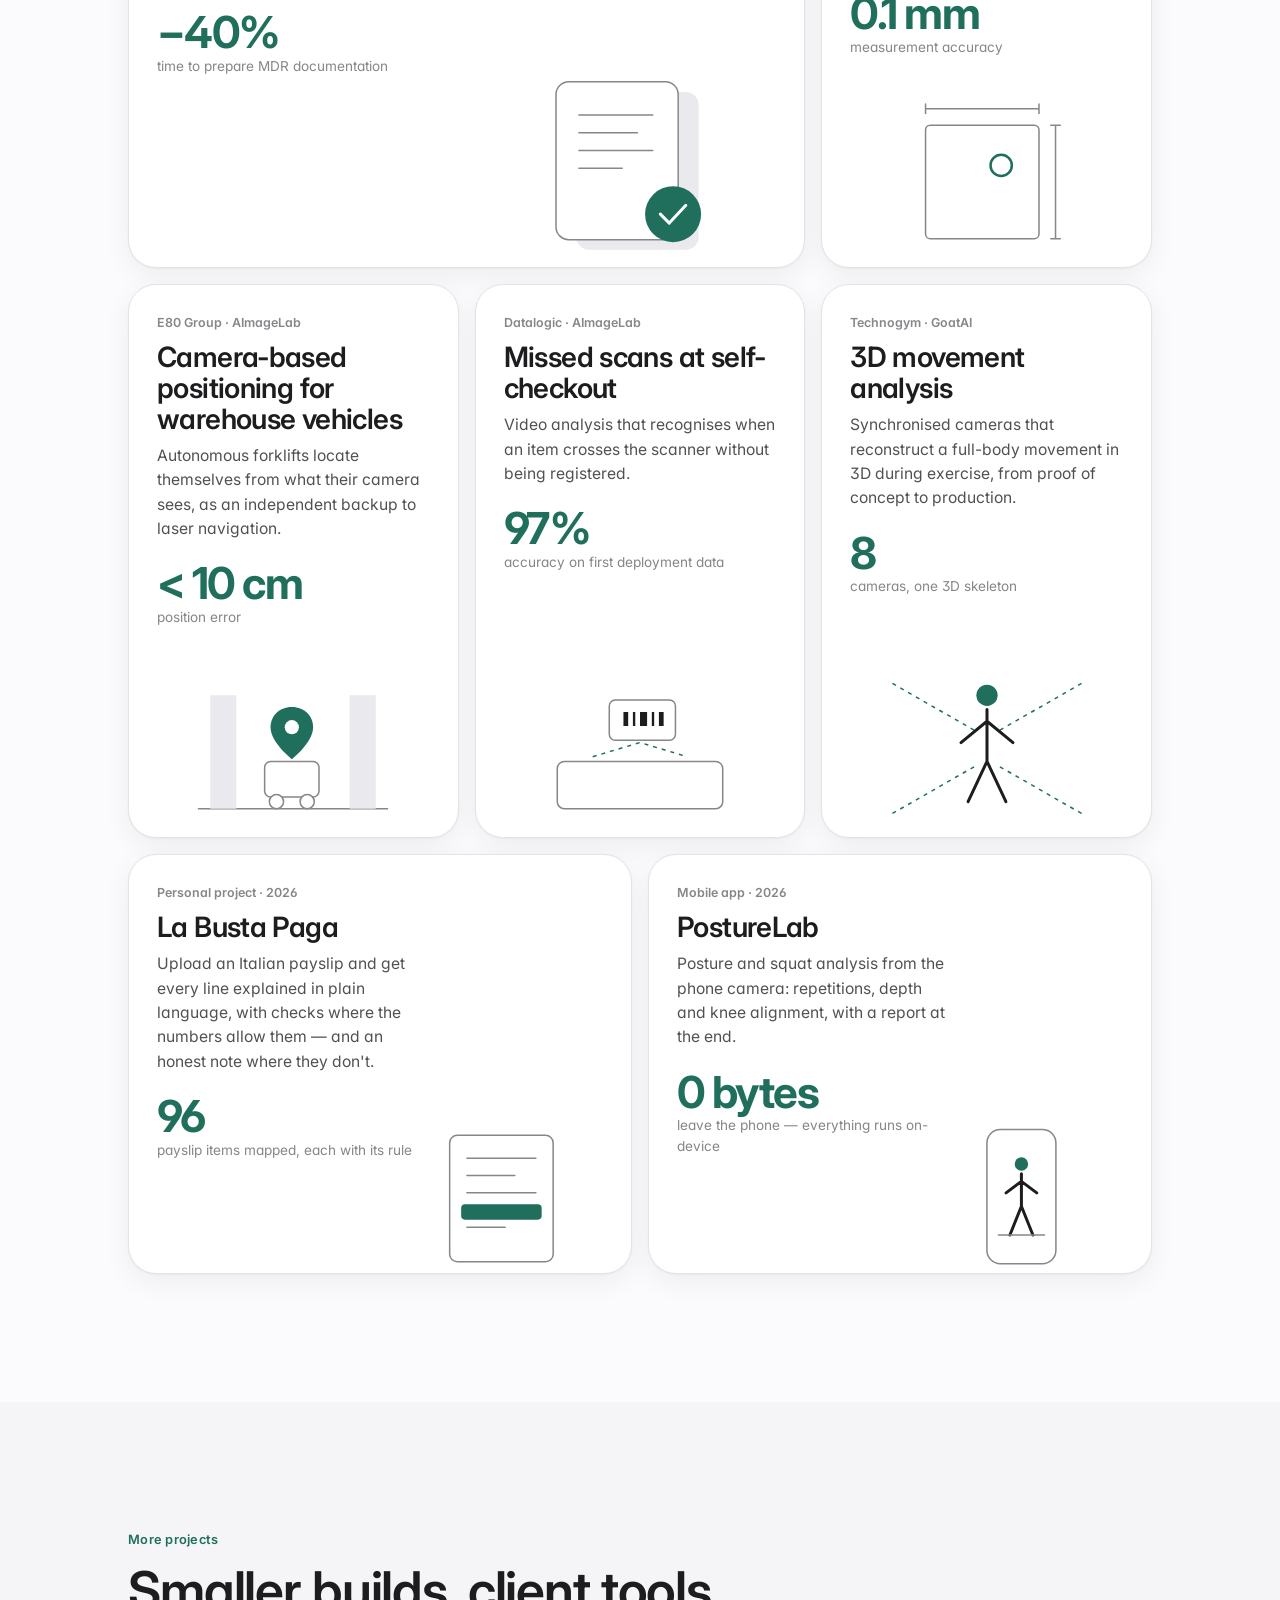
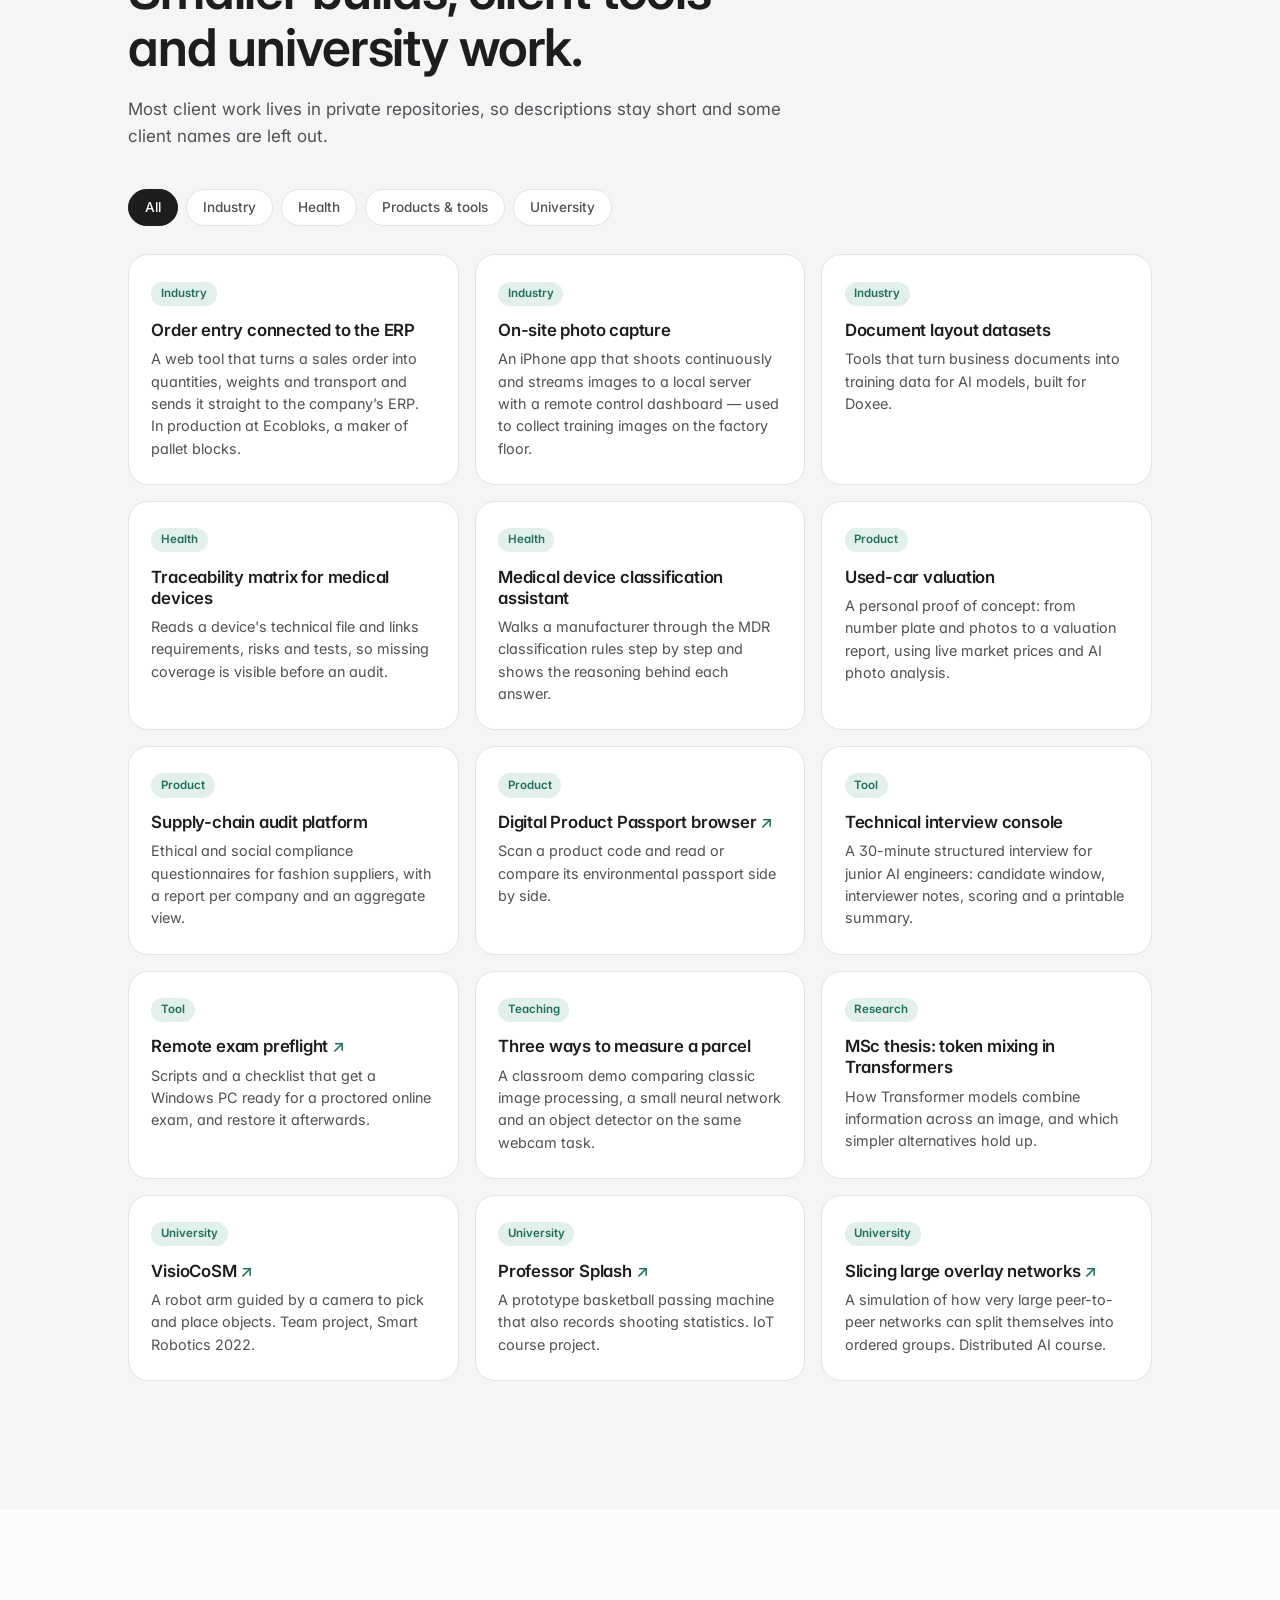
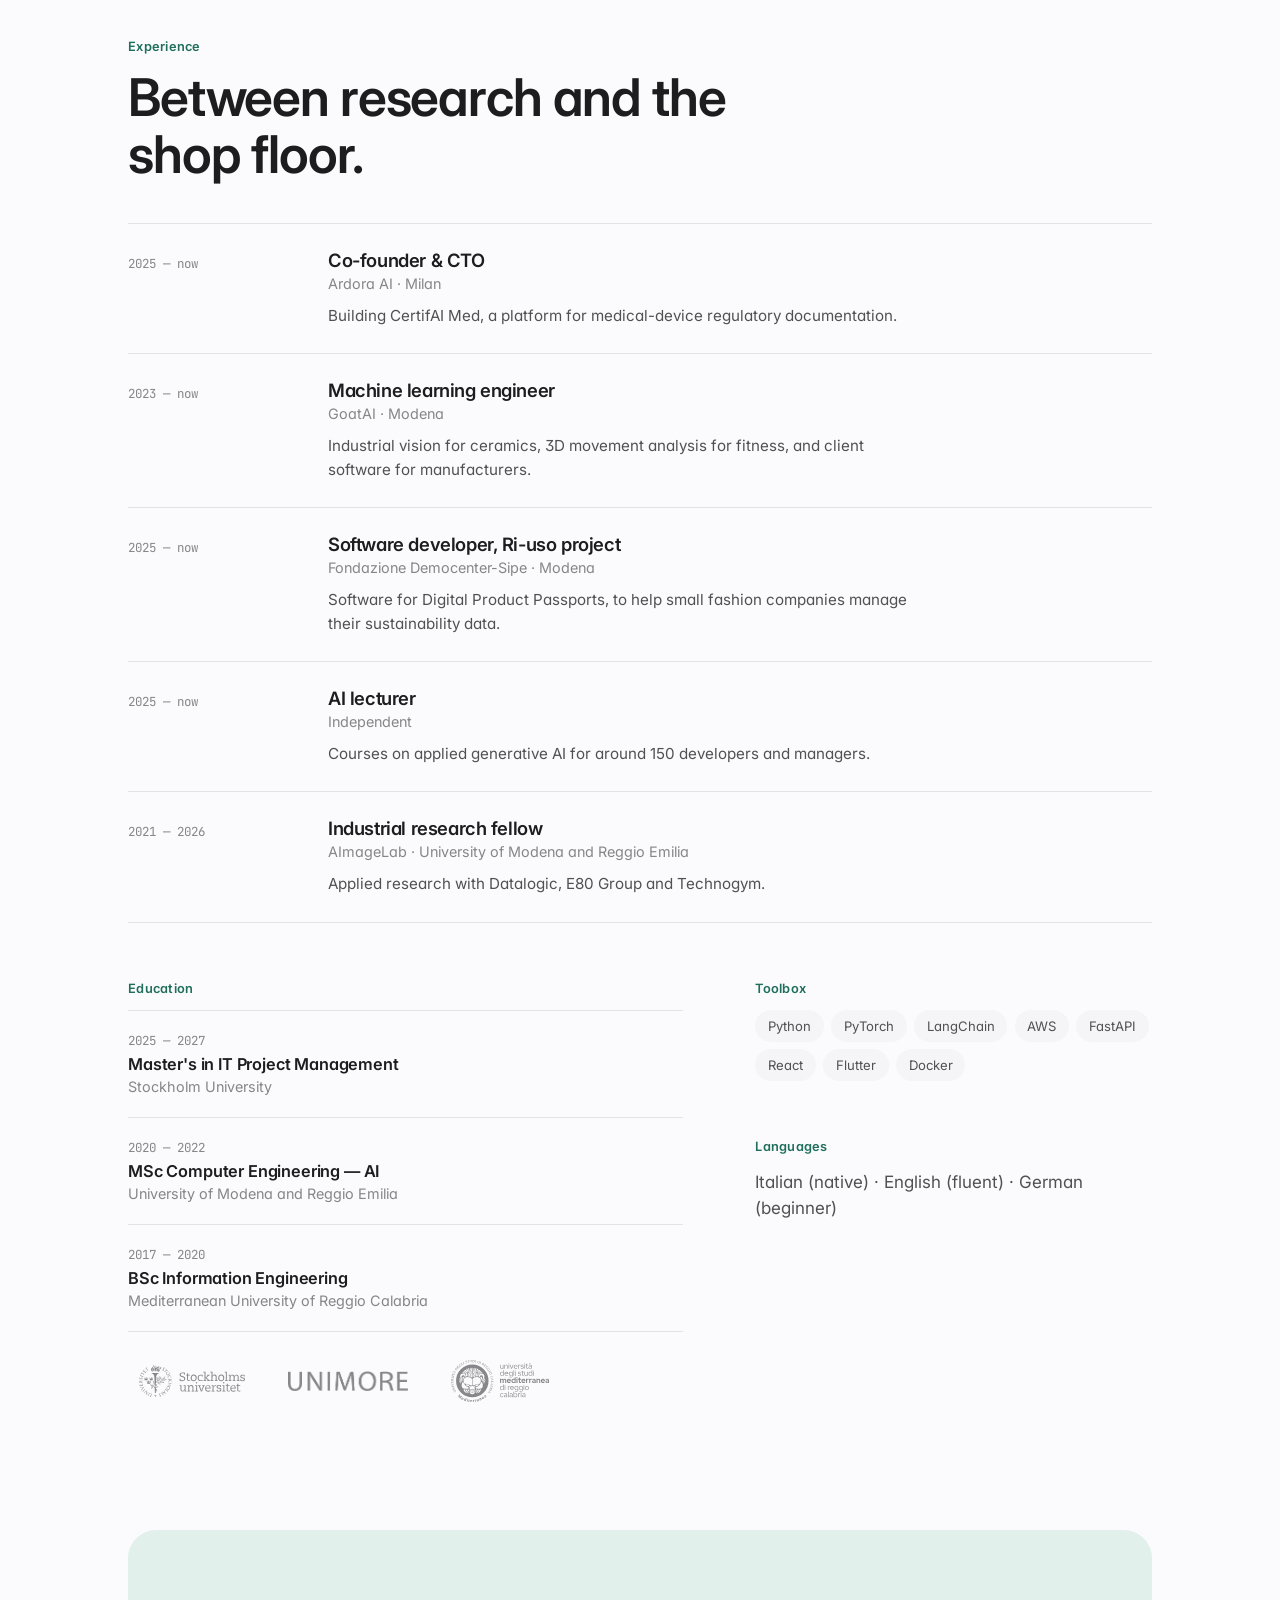
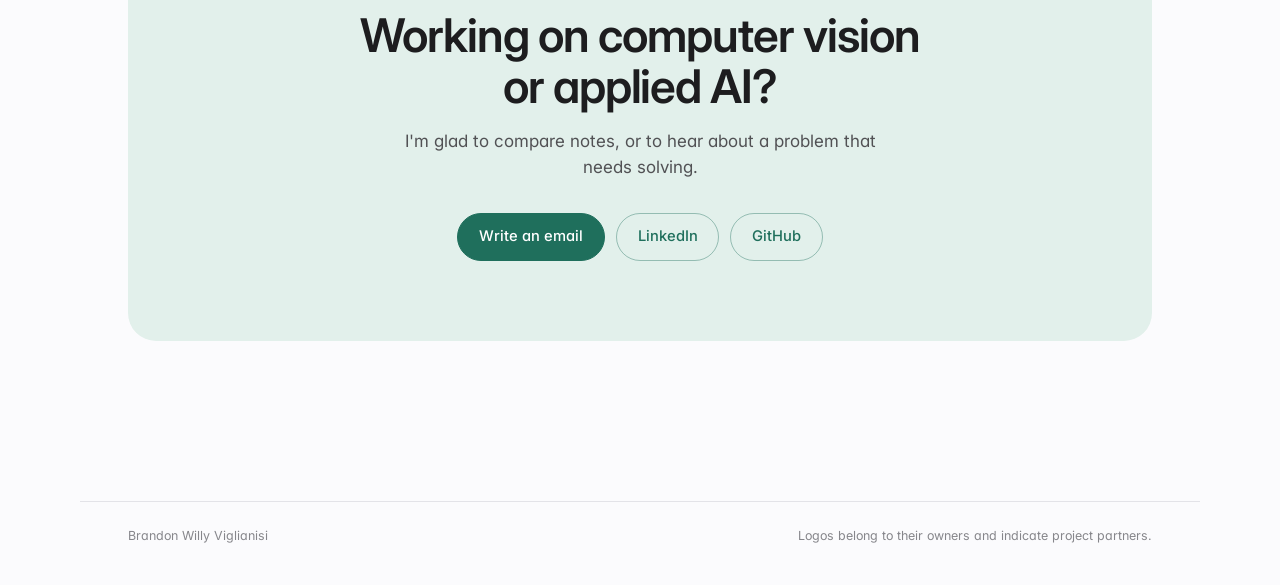
==== commit 220ca8b4: "Collaborazioni: aggiunge Appel, Ecobloks, Doxee e AImageLab; loghi delle università nella formazione" ====
--- a/index.html
+++ b/index.html
@@ -93,9 +93,12 @@
           <li><span class="logo" style="--w:8.5rem;-webkit-mask-image:url(assets/img/logos/datalogic.svg);mask-image:url(assets/img/logos/datalogic.svg)" role="img" aria-label="Datalogic"></span></li>
           <li><span class="logo" style="--w:6rem;-webkit-mask-image:url(assets/img/logos/e80.svg);mask-image:url(assets/img/logos/e80.svg)" role="img" aria-label="E80 Group"></span></li>
           <li><span class="logo" style="--w:8rem;-webkit-mask-image:url(assets/img/logos/technogym.png);mask-image:url(assets/img/logos/technogym.png)" role="img" aria-label="Technogym"></span></li>
+          <li><span class="logo" style="--w:7.5rem;-webkit-mask-image:url(assets/img/logos/appel.png);mask-image:url(assets/img/logos/appel.png)" role="img" aria-label="Appel"></span></li>
+          <li><span class="logo" style="--w:8rem;height:2.4rem;-webkit-mask-image:url(assets/img/logos/ecobloks.svg);mask-image:url(assets/img/logos/ecobloks.svg)" role="img" aria-label="Ecobloks"></span></li>
+          <li><span class="logo" style="--w:6rem;-webkit-mask-image:url(assets/img/logos/doxee.png);mask-image:url(assets/img/logos/doxee.png)" role="img" aria-label="Doxee"></span></li>
           <li><span class="logo" style="--w:5rem;height:2.75rem;-webkit-mask-image:url(assets/img/logos/democenter.png);mask-image:url(assets/img/logos/democenter.png)" role="img" aria-label="Fondazione Democenter-Sipe"></span></li>
+          <li><span class="logo" style="--w:8rem;-webkit-mask-image:url(assets/img/logos/aimagelab.png);mask-image:url(assets/img/logos/aimagelab.png)" role="img" aria-label="AImageLab"></span></li>
           <li><span class="logo" style="--w:7.5rem;-webkit-mask-image:url(assets/img/logos/unimore.png);mask-image:url(assets/img/logos/unimore.png)" role="img" aria-label="University of Modena and Reggio Emilia"></span></li>
-          <li><span class="logo" style="--w:8rem;-webkit-mask-image:url(assets/img/logos/stockholm-university.svg);mask-image:url(assets/img/logos/stockholm-university.svg)" role="img" aria-label="Stockholm University"></span></li>
         </ul>
       </div>
     </section>
@@ -223,7 +226,7 @@
       <div class="wrap">
         <p class="label" data-i18n="proj.label">More projects</p>
         <h2 class="section-title" data-i18n="proj.title">Smaller builds, client tools and university work.</h2>
-        <p class="section-lede" data-i18n="proj.lede">Most client work lives in private repositories, so descriptions stay short and client names are left out where they aren't public.</p>
+        <p class="section-lede" data-i18n="proj.lede">Most client work lives in private repositories, so descriptions stay short and some client names are left out.</p>
 
         <div class="filters" role="group" data-i18n-label="filter.label" aria-label="Filter projects">
           <button type="button" data-filter="all" aria-pressed="true" data-i18n="filter.all">All</button>
@@ -237,7 +240,7 @@
           <li class="item" data-cat="industry">
             <span class="kind" data-i18n="k.industry">Industry</span>
             <h3 data-i18n="p.orders.h">Order entry connected to the ERP</h3>
-            <p data-i18n="p.orders.p">A web form that turns a sales order into quantities, weights and transport, and writes it straight into Microsoft Business Central. In production at a building-materials manufacturer.</p>
+            <p data-i18n="p.orders.p">A web tool that turns a sales order into quantities, weights and transport and sends it straight to the company’s ERP. In production at Ecobloks, a maker of pallet blocks.</p>
           </li>
           <li class="item" data-cat="industry">
             <span class="kind" data-i18n="k.industry">Industry</span>
@@ -247,7 +250,7 @@
           <li class="item" data-cat="industry">
             <span class="kind" data-i18n="k.industry">Industry</span>
             <h3 data-i18n="p.docai.h">Document layout datasets</h3>
-            <p data-i18n="p.docai.p">Tools that pair business PDFs with their source layout, block by block, to build training data for a document-automation company.</p>
+            <p data-i18n="p.docai.p">Tools that turn business documents into training data for AI models, built for Doxee.</p>
           </li>
           <li class="item" data-cat="health">
             <span class="kind" data-i18n="k.health">Health</span>
@@ -262,7 +265,7 @@
           <li class="item" data-cat="tools">
             <span class="kind" data-i18n="k.product">Product</span>
             <h3 data-i18n="p.cars.h">Used-car valuation</h3>
-            <p data-i18n="p.cars.p">A proof of concept that goes from number plate and photos to a valuation report, combining live market prices with AI photo analysis.</p>
+            <p data-i18n="p.cars.p">A personal proof of concept: from number plate and photos to a valuation report, using live market prices and AI photo analysis.</p>
           </li>
           <li class="item" data-cat="tools">
             <span class="kind" data-i18n="k.product">Product</span>
@@ -382,6 +385,11 @@
                 <p class="org" data-i18n="edu.bsc.org">Mediterranean University of Reggio Calabria</p>
               </li>
             </ul>
+            <ul class="logo-row edu-logos" aria-label="Universities">
+              <li><span class="logo" style="--w:8rem;-webkit-mask-image:url(assets/img/logos/stockholm-university.svg);mask-image:url(assets/img/logos/stockholm-university.svg)" role="img" aria-label="Stockholm University"></span></li>
+              <li><span class="logo" style="--w:7.5rem;-webkit-mask-image:url(assets/img/logos/unimore.png);mask-image:url(assets/img/logos/unimore.png)" role="img" aria-label="University of Modena and Reggio Emilia"></span></li>
+              <li><span class="logo" style="--w:7.5rem;height:2.6rem;-webkit-mask-image:url(assets/img/logos/mediterranea.svg);mask-image:url(assets/img/logos/mediterranea.svg)" role="img" aria-label="Mediterranean University of Reggio Calabria"></span></li>
+            </ul>
           </div>
           <div>
             <p class="label spaced" data-i18n="tools.label">Toolbox</p>
--- a/assets/css/style.css
+++ b/assets/css/style.css
@@ -480,6 +480,8 @@
 .edu h3 { font-size: 1.02rem; margin-bottom: .15rem; letter-spacing: -0.01em; }
 .edu .org { margin: 0; }
 
+.edu-logos { justify-content: flex-start; margin-top: 1.75rem; gap: 1.25rem 2rem; }
+
 .chips { display: flex; flex-wrap: wrap; gap: .45rem; }
 .chips li {
   font-size: .82rem;
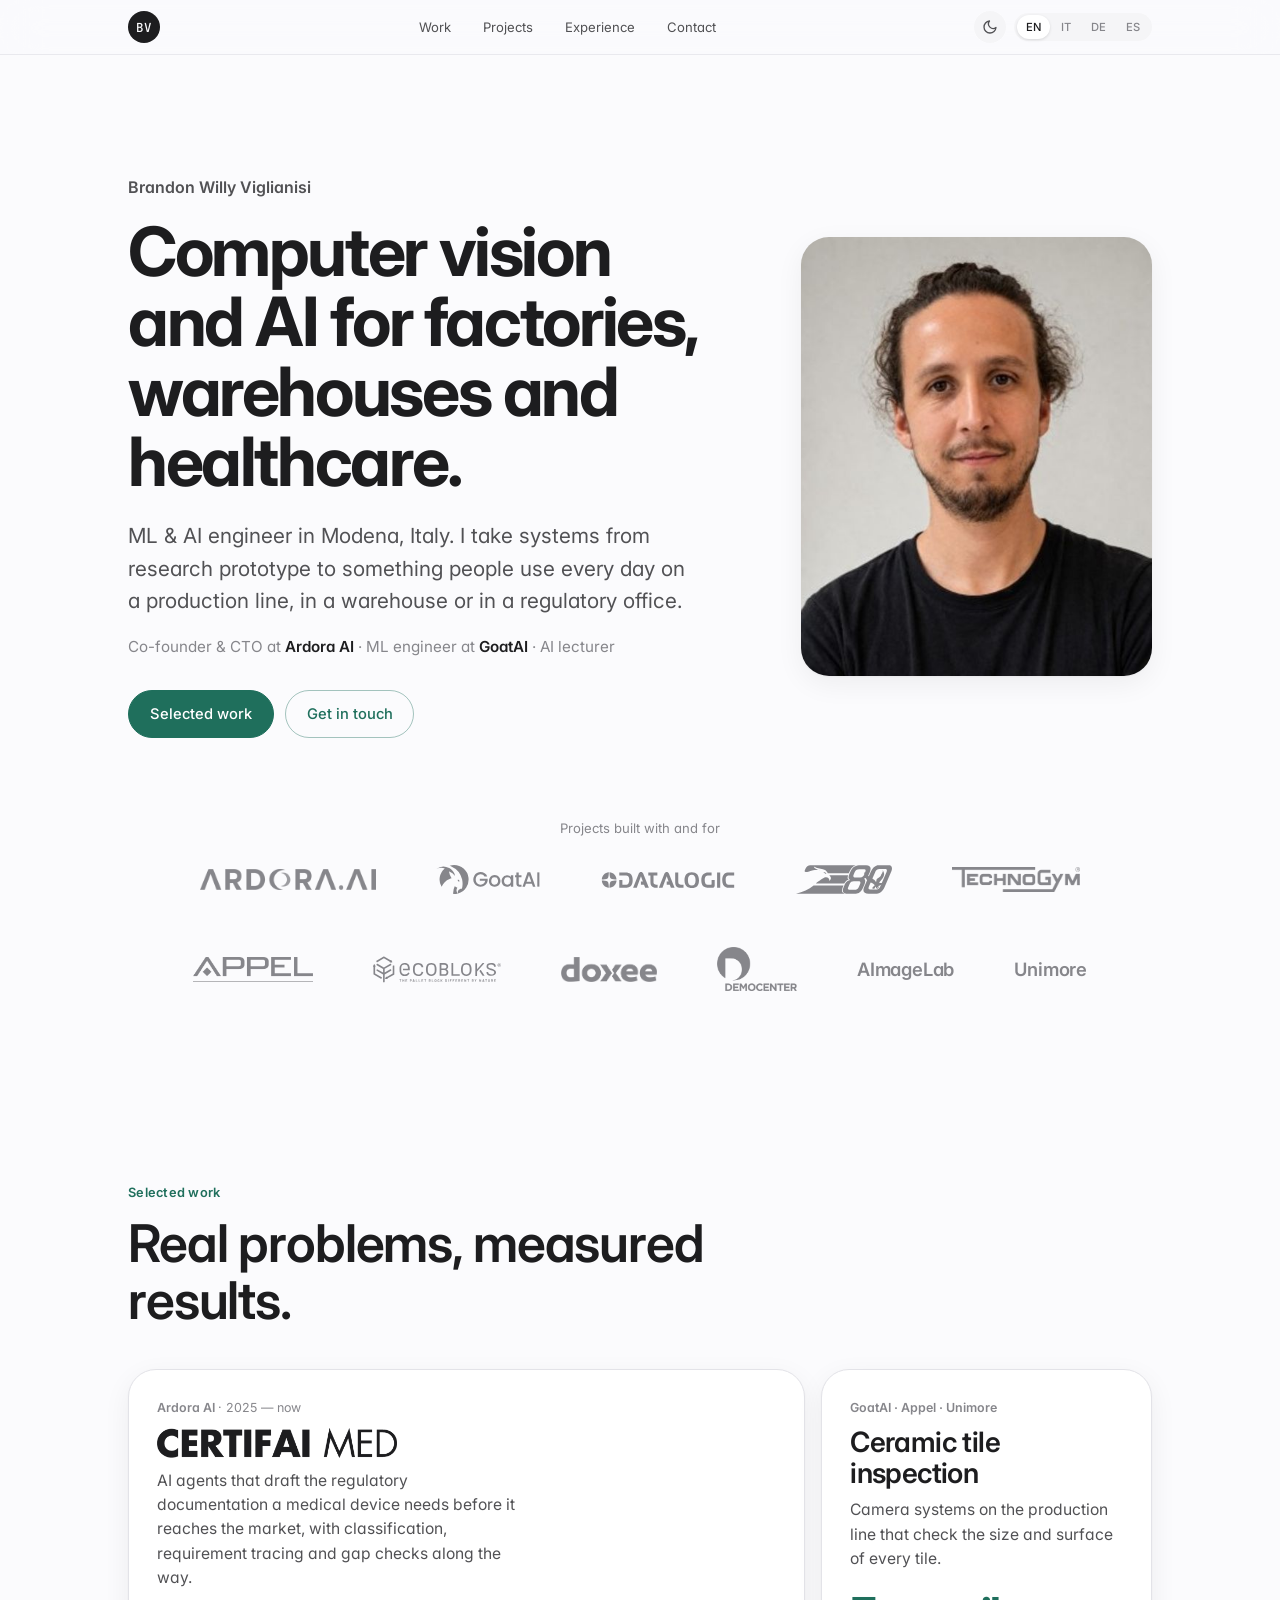
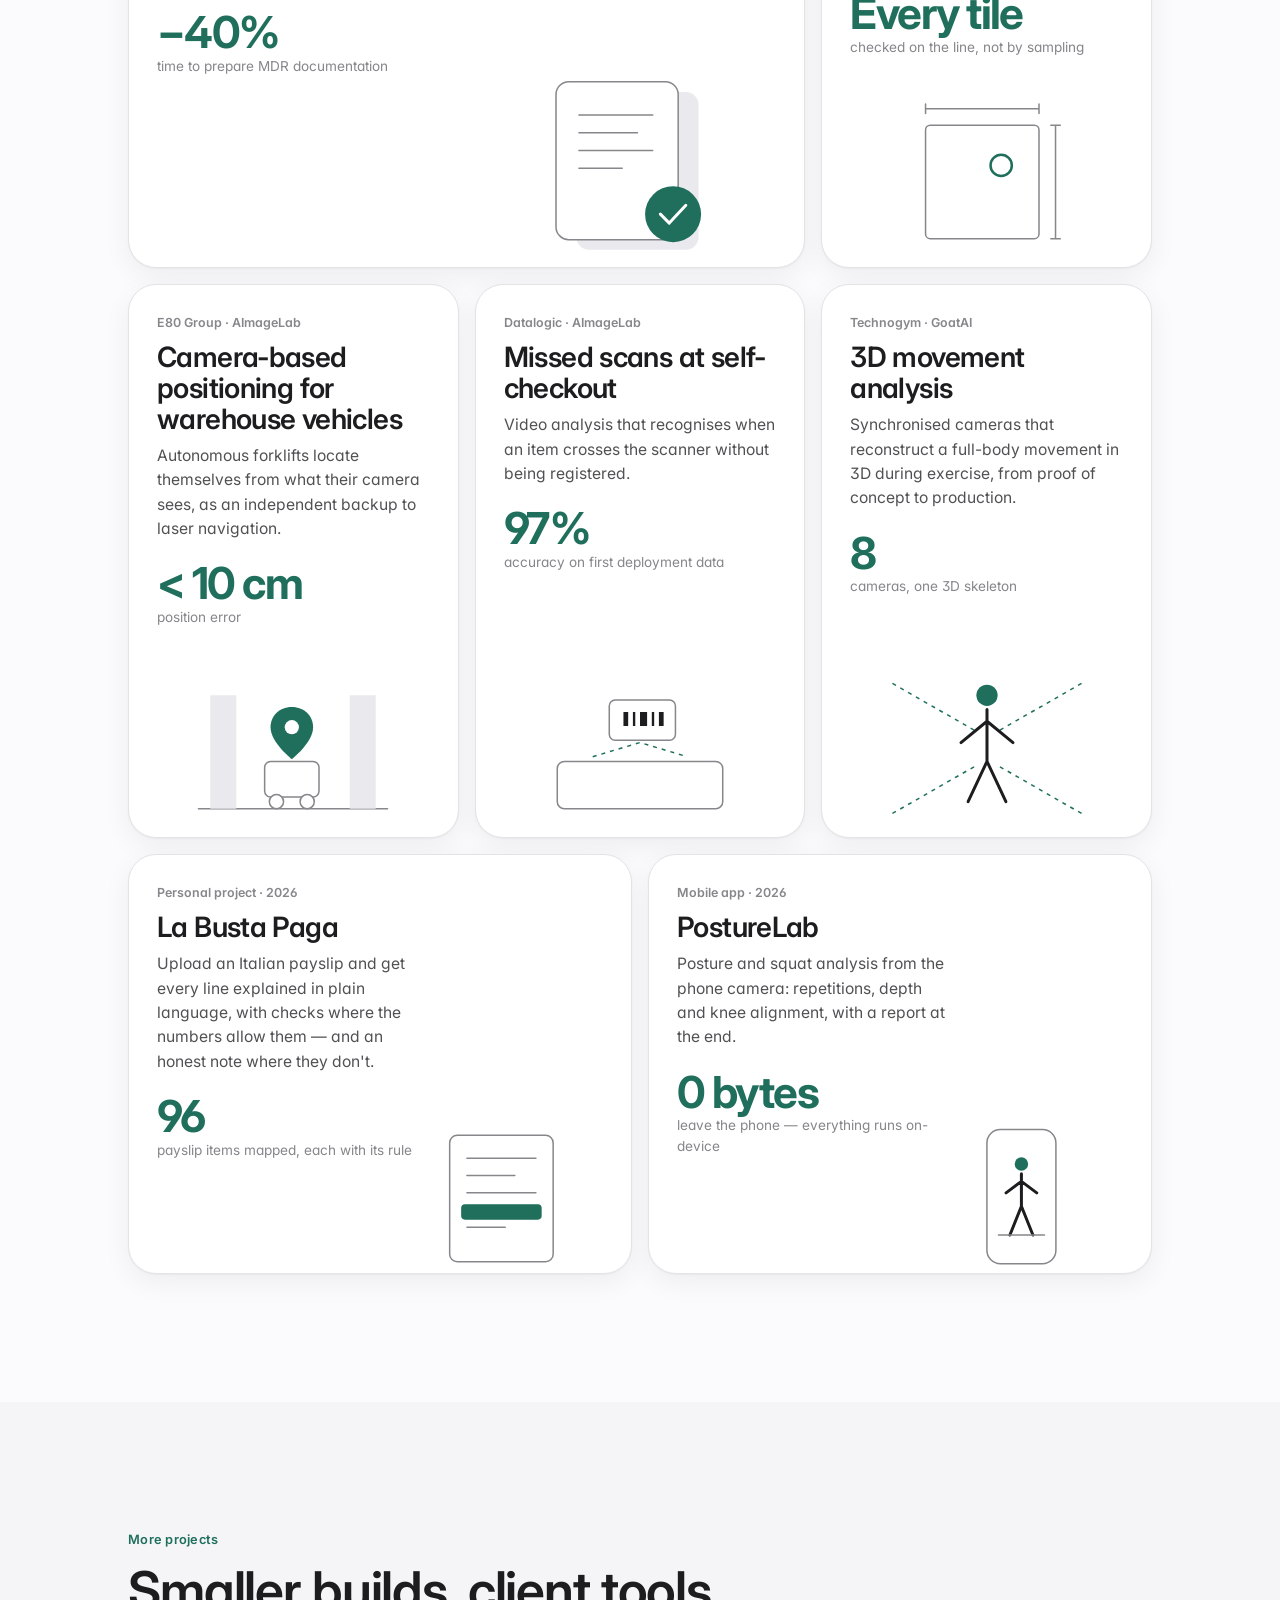
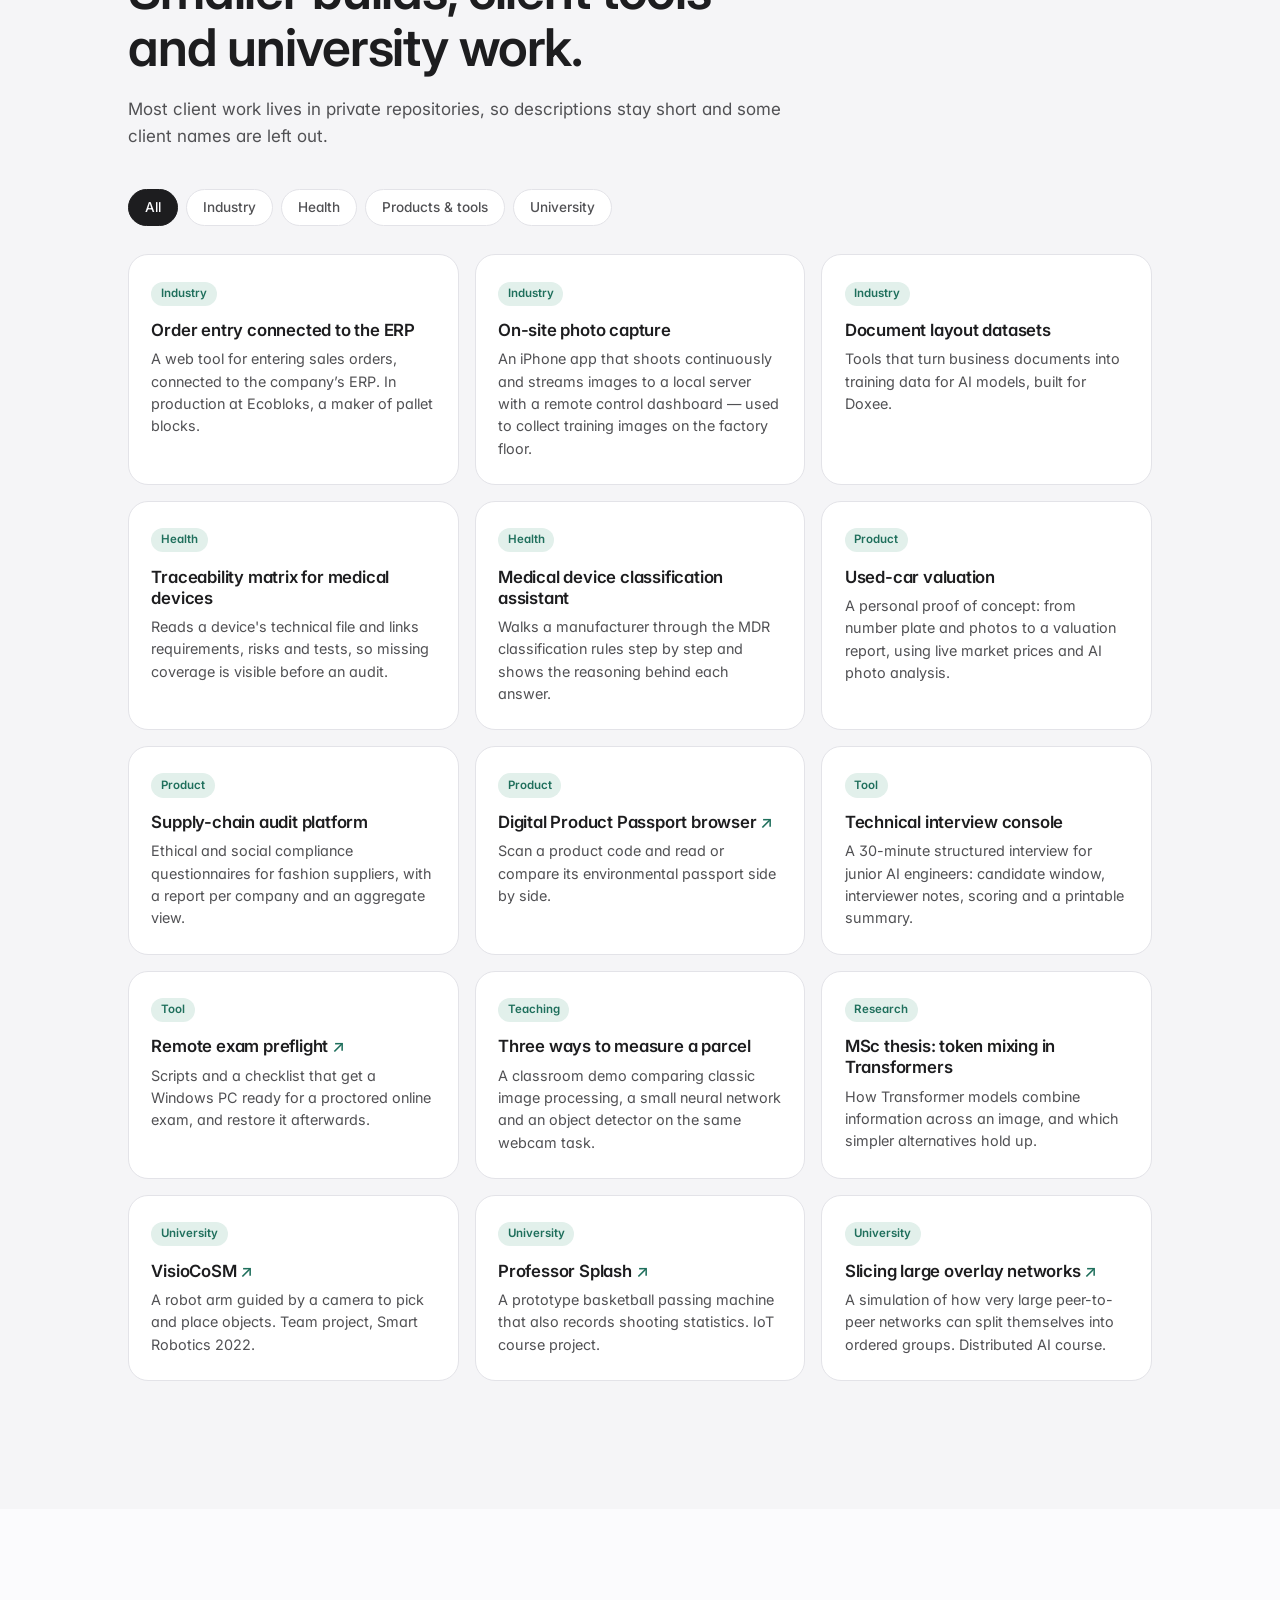
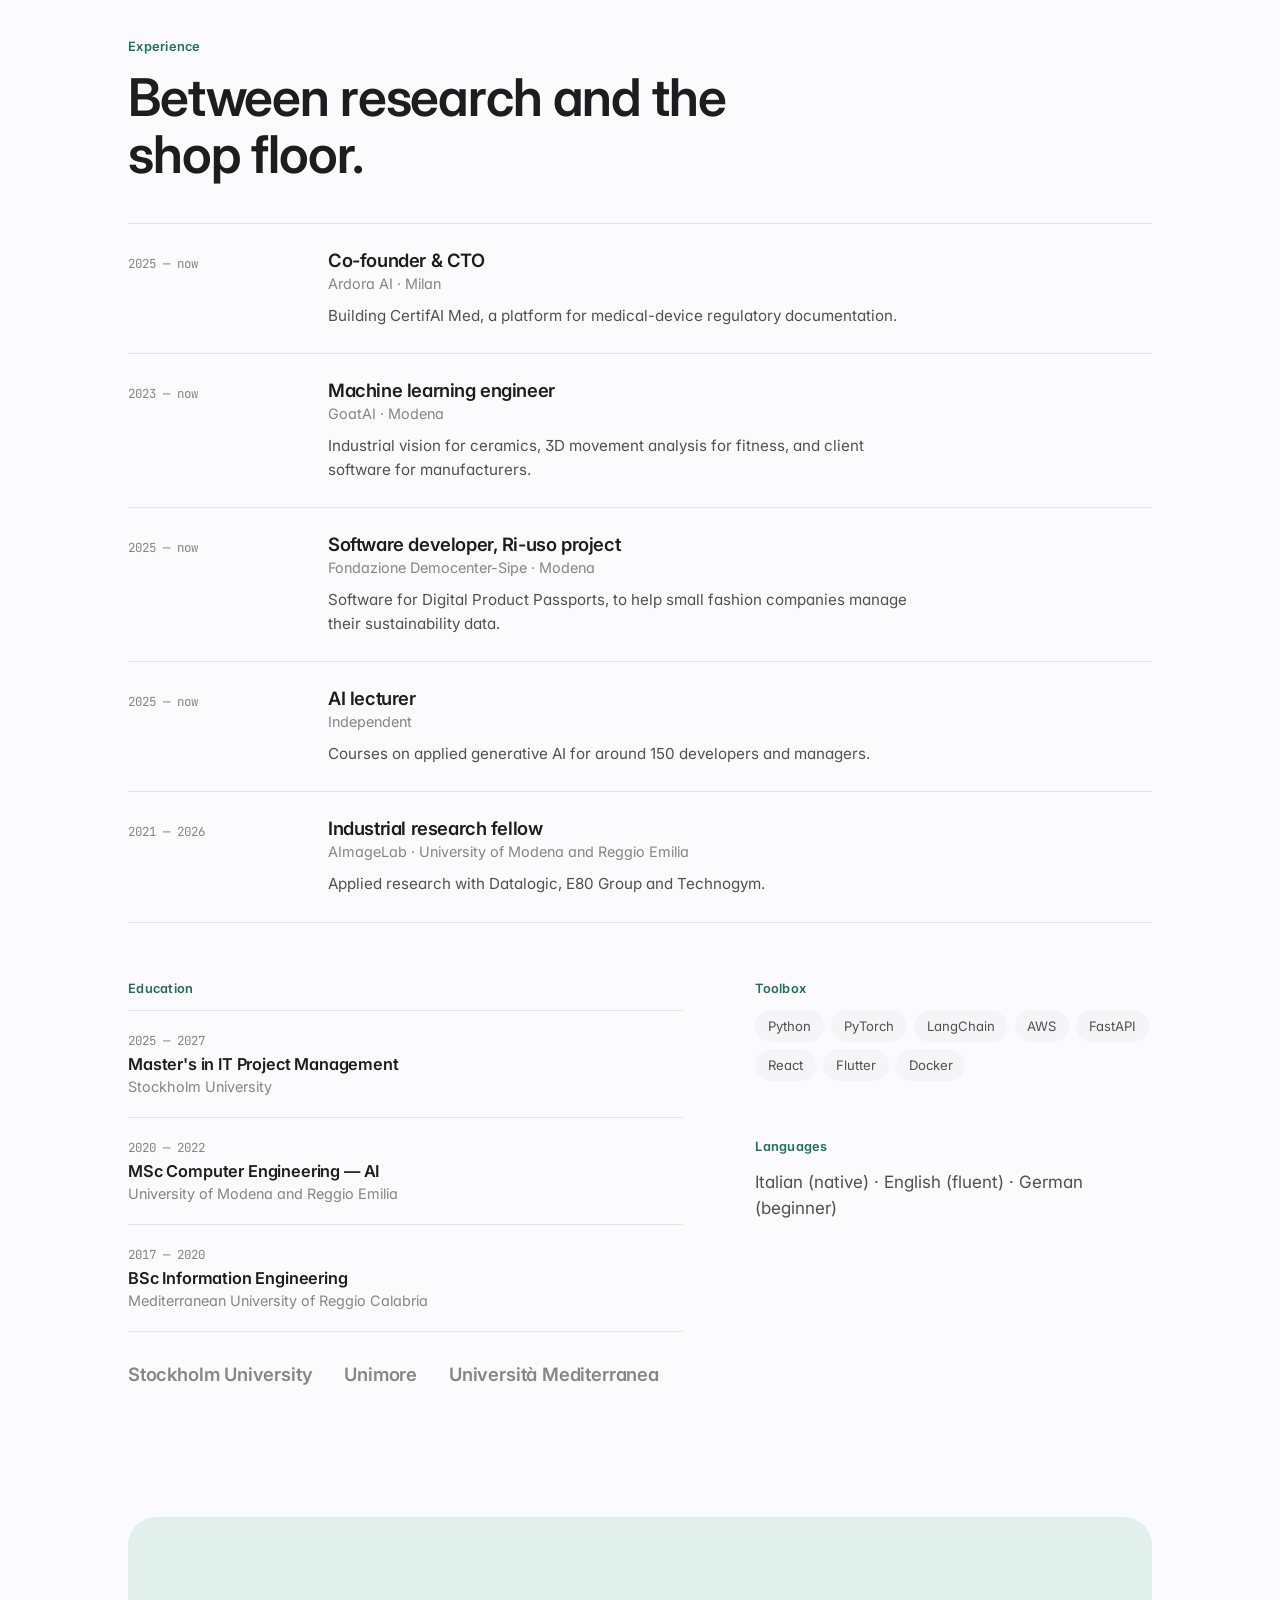
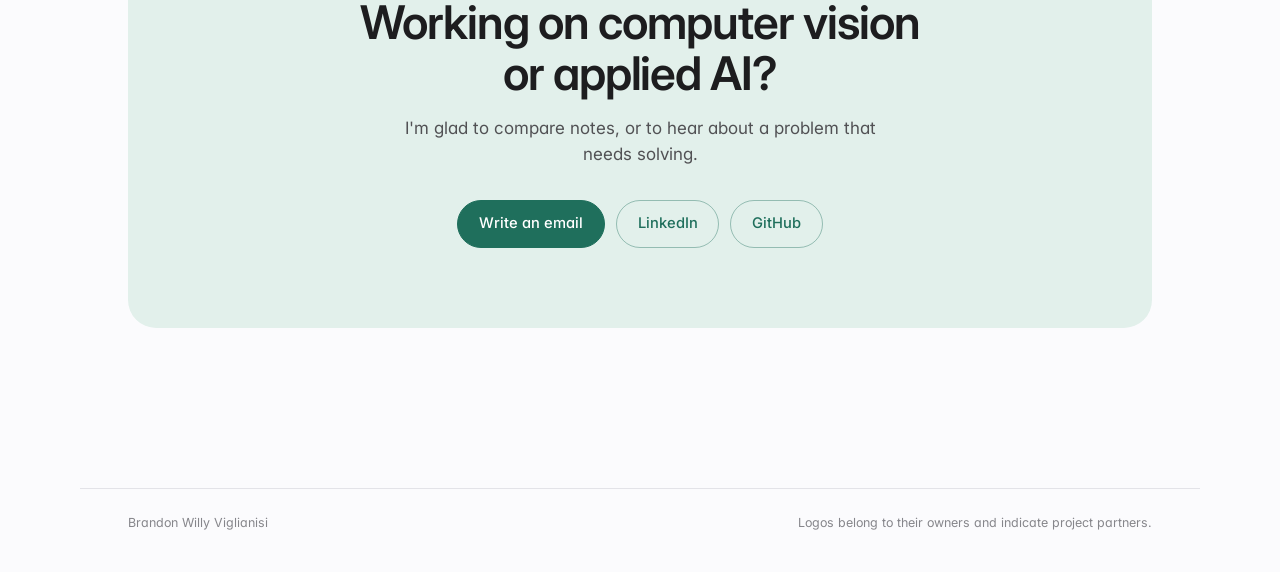
==== commit bd7f80b5: "Testi più generici per Ecobloks e Appel; università indicate solo per nome" ====
--- a/index.html
+++ b/index.html
@@ -97,8 +97,8 @@
           <li><span class="logo" style="--w:8rem;height:2.4rem;-webkit-mask-image:url(assets/img/logos/ecobloks.svg);mask-image:url(assets/img/logos/ecobloks.svg)" role="img" aria-label="Ecobloks"></span></li>
           <li><span class="logo" style="--w:6rem;-webkit-mask-image:url(assets/img/logos/doxee.png);mask-image:url(assets/img/logos/doxee.png)" role="img" aria-label="Doxee"></span></li>
           <li><span class="logo" style="--w:5rem;height:2.75rem;-webkit-mask-image:url(assets/img/logos/democenter.png);mask-image:url(assets/img/logos/democenter.png)" role="img" aria-label="Fondazione Democenter-Sipe"></span></li>
-          <li><span class="logo" style="--w:8rem;-webkit-mask-image:url(assets/img/logos/aimagelab.png);mask-image:url(assets/img/logos/aimagelab.png)" role="img" aria-label="AImageLab"></span></li>
-          <li><span class="logo" style="--w:7.5rem;-webkit-mask-image:url(assets/img/logos/unimore.png);mask-image:url(assets/img/logos/unimore.png)" role="img" aria-label="University of Modena and Reggio Emilia"></span></li>
+          <li><span class="logo-text">AImageLab</span></li>
+          <li><span class="logo-text">Unimore</span></li>
         </ul>
       </div>
     </section>
@@ -131,8 +131,8 @@
             <div class="tile-body">
               <p class="tile-org">GoatAI · Appel · Unimore</p>
               <h3 data-i18n="f.tiles.h">Ceramic tile inspection</h3>
-              <p data-i18n="f.tiles.p">Cameras on the production line that measure every tile and flag surface defects in real time.</p>
-              <p class="stat"><strong>0.1 mm</strong> <span data-i18n="f.tiles.s">measurement accuracy</span></p>
+              <p data-i18n="f.tiles.p">Camera systems on the production line that check the size and surface of every tile.</p>
+              <p class="stat"><strong data-i18n="f.tiles.k">Every tile</strong> <span data-i18n="f.tiles.s">checked on the line, not by sampling</span></p>
             </div>
             <svg class="art" viewBox="0 0 220 160" aria-hidden="true">
               <rect x="58" y="40" width="96" height="96" rx="4" class="a-card" />
@@ -240,7 +240,7 @@
           <li class="item" data-cat="industry">
             <span class="kind" data-i18n="k.industry">Industry</span>
             <h3 data-i18n="p.orders.h">Order entry connected to the ERP</h3>
-            <p data-i18n="p.orders.p">A web tool that turns a sales order into quantities, weights and transport and sends it straight to the company’s ERP. In production at Ecobloks, a maker of pallet blocks.</p>
+            <p data-i18n="p.orders.p">A web tool for entering sales orders, connected to the company’s ERP. In production at Ecobloks, a maker of pallet blocks.</p>
           </li>
           <li class="item" data-cat="industry">
             <span class="kind" data-i18n="k.industry">Industry</span>
@@ -386,9 +386,9 @@
               </li>
             </ul>
             <ul class="logo-row edu-logos" aria-label="Universities">
-              <li><span class="logo" style="--w:8rem;-webkit-mask-image:url(assets/img/logos/stockholm-university.svg);mask-image:url(assets/img/logos/stockholm-university.svg)" role="img" aria-label="Stockholm University"></span></li>
-              <li><span class="logo" style="--w:7.5rem;-webkit-mask-image:url(assets/img/logos/unimore.png);mask-image:url(assets/img/logos/unimore.png)" role="img" aria-label="University of Modena and Reggio Emilia"></span></li>
-              <li><span class="logo" style="--w:7.5rem;height:2.6rem;-webkit-mask-image:url(assets/img/logos/mediterranea.svg);mask-image:url(assets/img/logos/mediterranea.svg)" role="img" aria-label="Mediterranean University of Reggio Calabria"></span></li>
+              <li><span class="logo-text">Stockholm University</span></li>
+              <li><span class="logo-text">Unimore</span></li>
+              <li><span class="logo-text">Università Mediterranea</span></li>
             </ul>
           </div>
           <div>
--- a/assets/css/style.css
+++ b/assets/css/style.css
@@ -298,6 +298,15 @@
   transition: background .25s;
 }
 .logo-row li:hover .logo { background: var(--ink); }
+/* Institutions whose logo rules need explicit permission: name in text instead. */
+.logo-text {
+  display: block;
+  font-size: 1.15rem; font-weight: 600; letter-spacing: -0.01em;
+  color: var(--ink-faint);
+  white-space: nowrap;
+  transition: color .25s;
+}
+.logo-row li:hover .logo-text { color: var(--ink); }
 
 @media (max-width: 600px) {
   .logo { height: 1.5rem; width: calc(var(--w, 7rem) * .78); }
